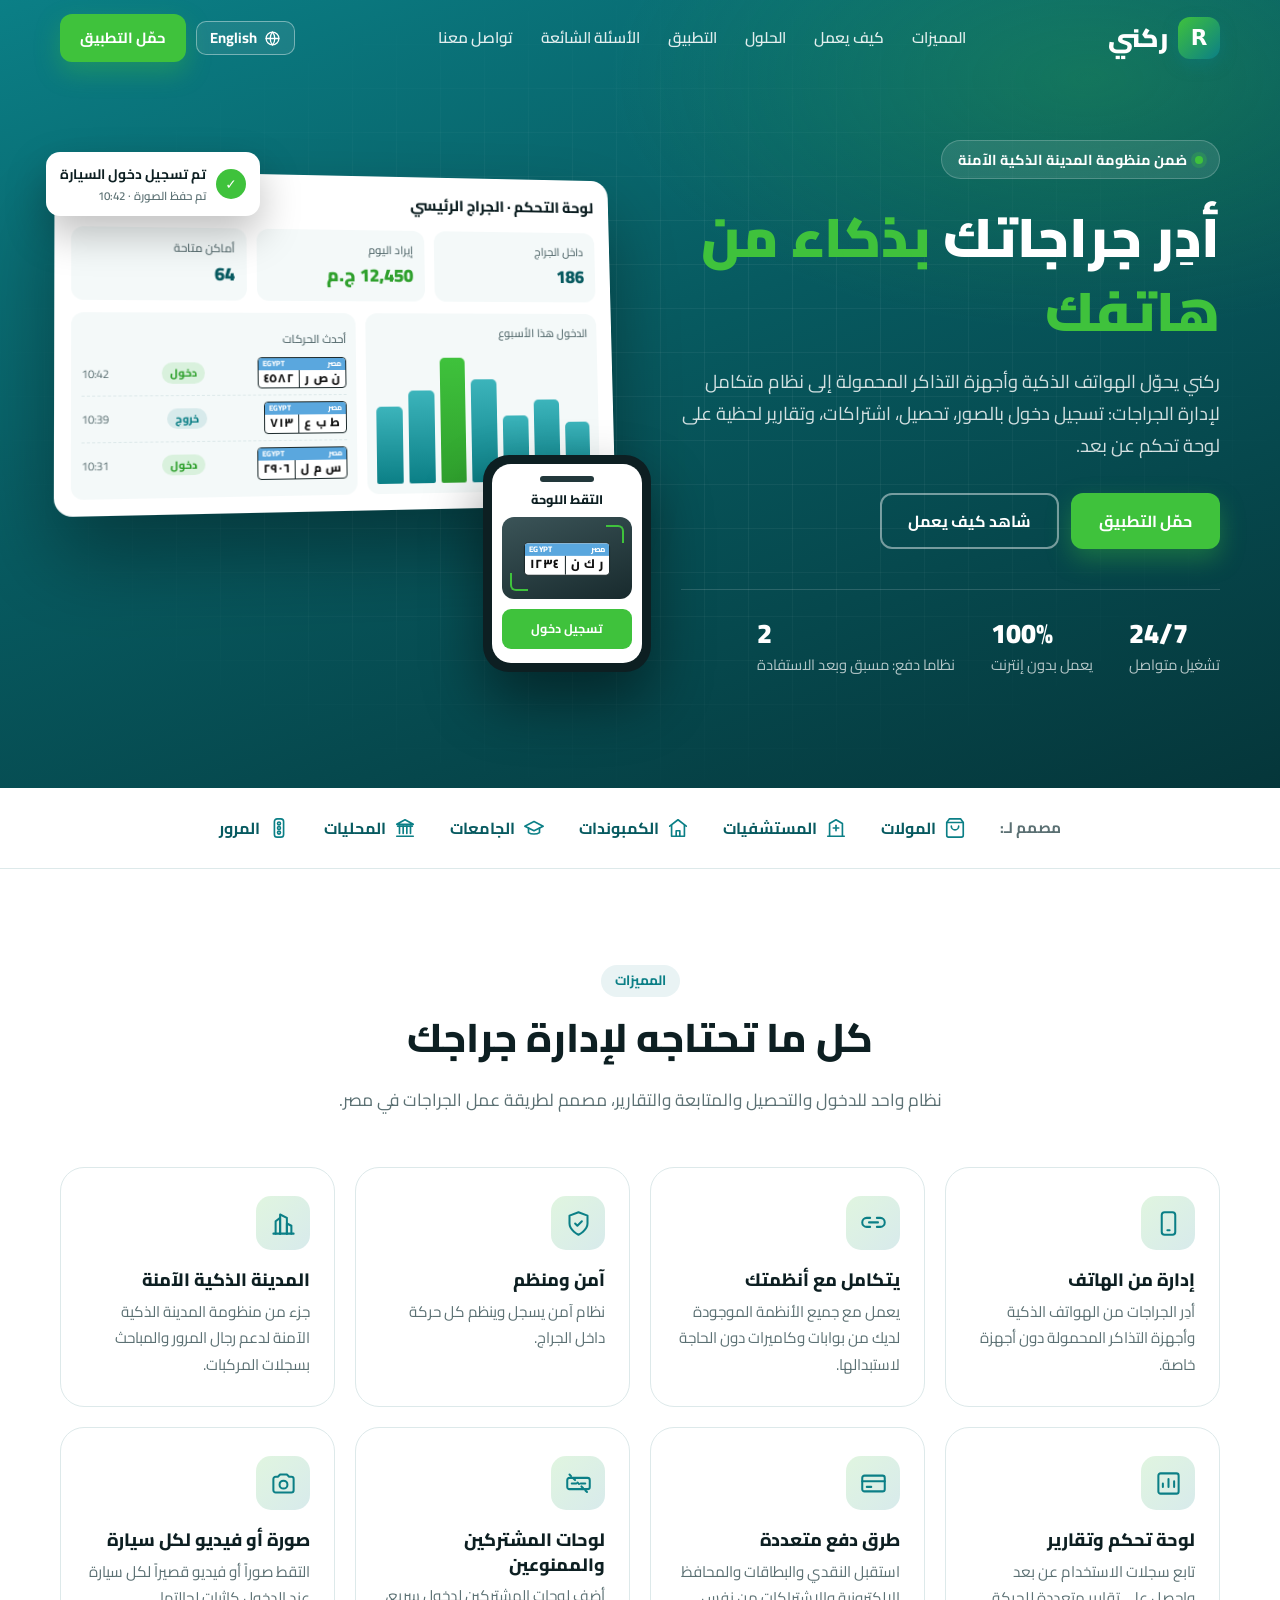
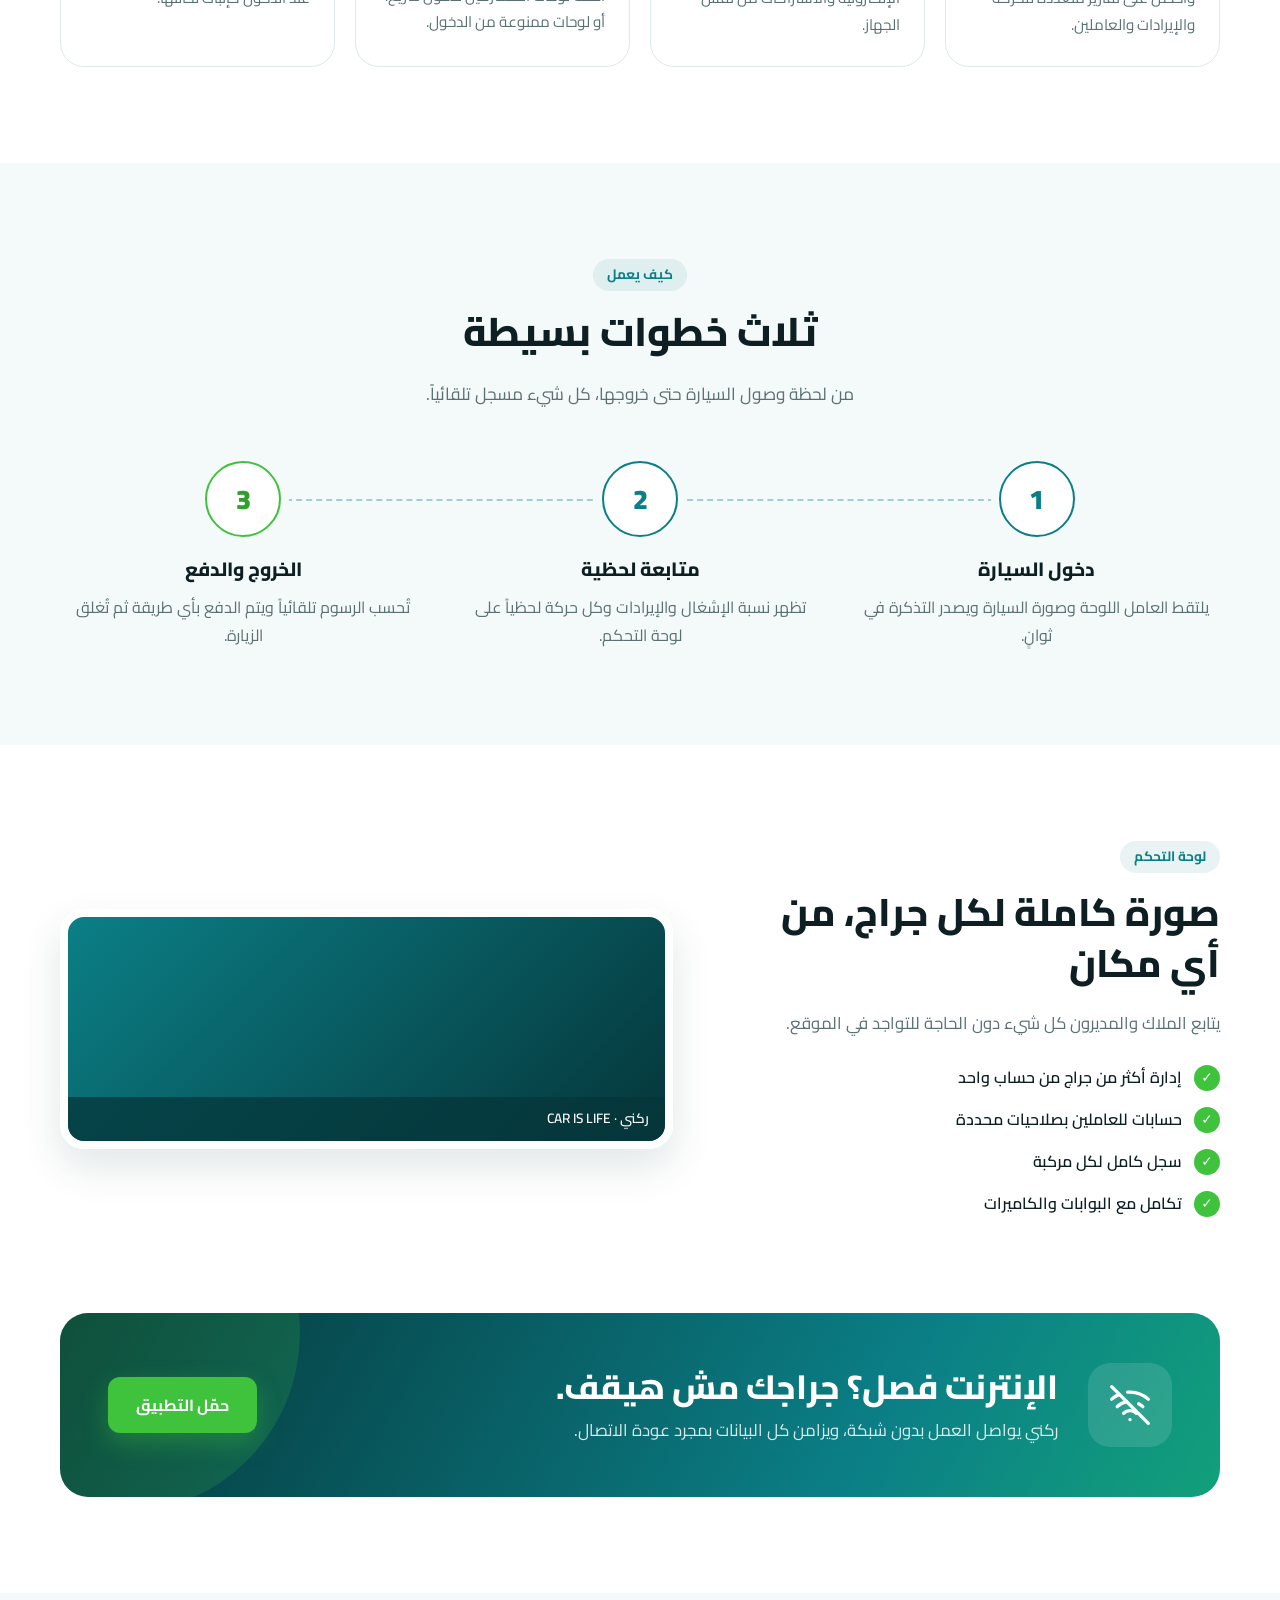
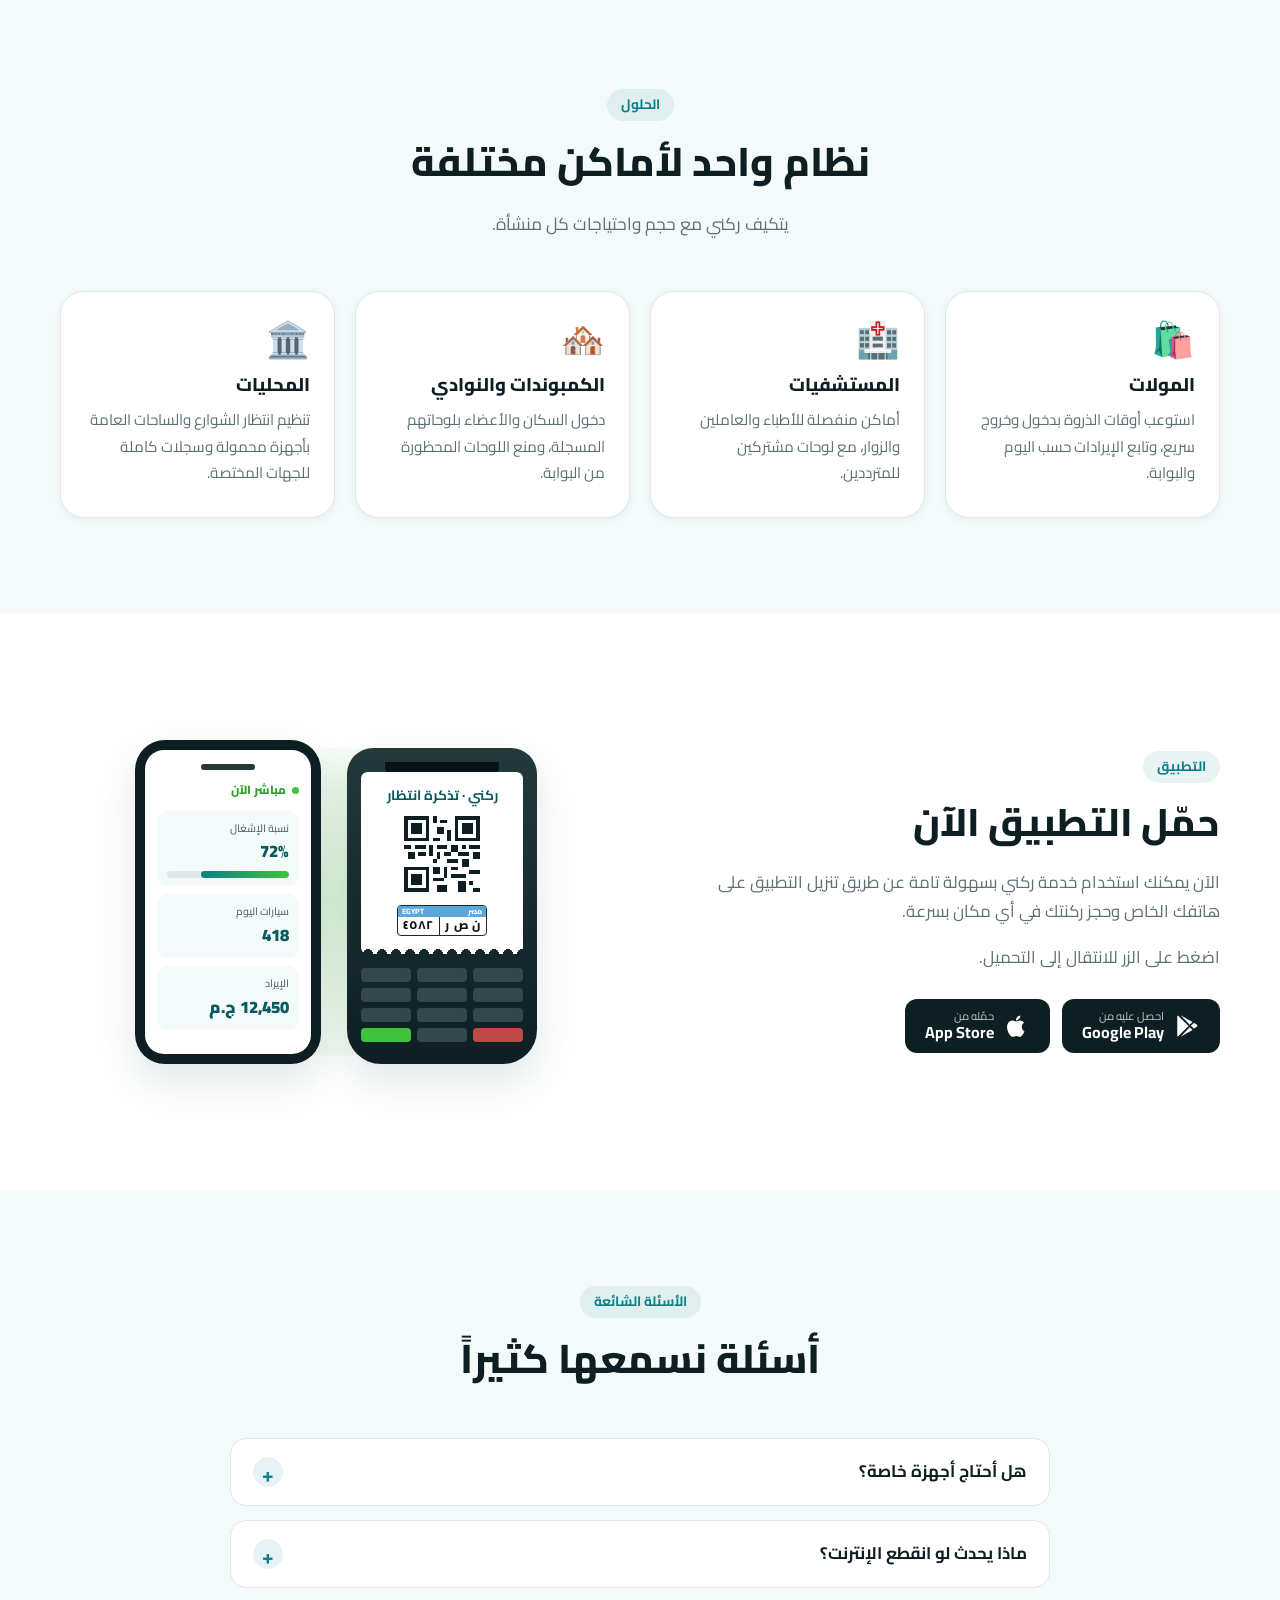
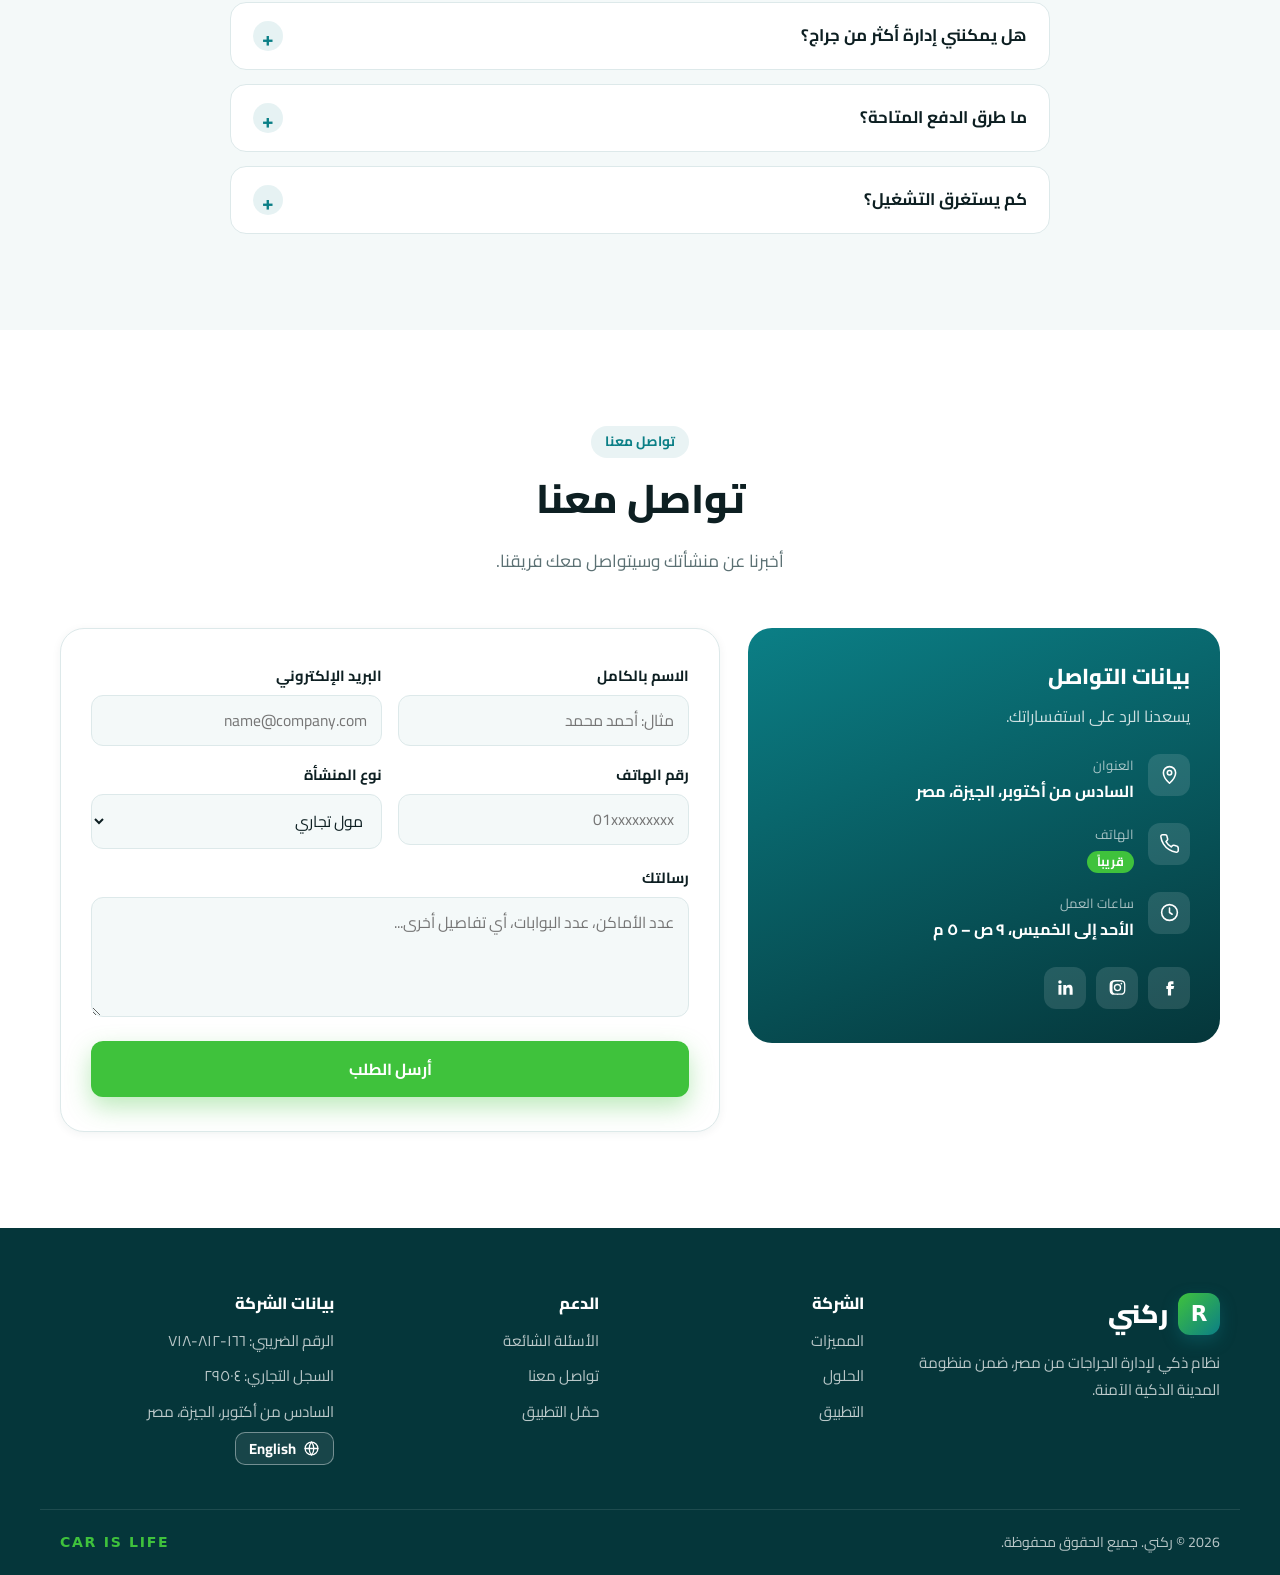
==== rakkeny/index.html @ f6c8d1ec "Rakkeny: replace demo buttons with app download, add real store links Every "Request a demo" button " ====
<!doctype html>
<html lang="ar" dir="rtl">
<head>
<meta charset="utf-8">
<meta name="viewport" content="width=device-width, initial-scale=1">
<title>ركني | نظام إدارة الجراجات الذكي</title>
<meta name="description" content="ركني نظام ذكي لإدارة الجراجات وأماكن الانتظار من الهاتف وأجهزة التذاكر، مع لوحة تحكم عن بعد ويعمل حتى عند انقطاع الإنترنت.">
<meta name="robots" content="noindex, nofollow">
<meta name="theme-color" content="#075a60">
<link rel="preconnect" href="https://fonts.googleapis.com">
<link rel="preconnect" href="https://fonts.gstatic.com" crossorigin>
<link href="https://fonts.googleapis.com/css2?family=Cairo:wght@400;500;600;700;800;900&display=swap" rel="stylesheet">
<style>
:root {
  --teal: #0b7f86;
  --teal-dark: #075a60;
  --teal-darker: #05363a;
  --green: #3fc23c;
  --green-dark: #2fa02d;
  --ink: #0d1f22;
  --muted: #5b7073;
  --line: #dde9ea;
  --soft: #f4f9f9;
  --white: #ffffff;
  --radius: 16px;
  --radius-lg: 24px;
  --shadow-sm: 0 2px 10px rgba(5, 54, 58, 0.06);
  --shadow: 0 18px 40px rgba(5, 54, 58, 0.12);
  --max: 1200px;
  --header-h: 76px;
}

*, *::before, *::after { box-sizing: border-box; }
html { scroll-behavior: smooth; scroll-padding-top: var(--header-h); -webkit-text-size-adjust: 100%; }
body {
  margin: 0;
  font-family: "Cairo", system-ui, -apple-system, "Segoe UI", Tahoma, sans-serif;
  color: var(--ink);
  background: var(--white);
  line-height: 1.75;
  overflow-x: hidden;
  -webkit-font-smoothing: antialiased;
}
img { max-width: 100%; display: block; }
a { color: inherit; text-decoration: none; }
button { font: inherit; }
h1, h2, h3, h4 { margin: 0 0 .5em; line-height: 1.35; font-weight: 800; }
p { margin: 0 0 1em; }
:focus-visible { outline: 3px solid var(--green); outline-offset: 3px; border-radius: 6px; }

.container { width: 100%; max-width: var(--max); margin-inline: auto; padding-inline: 20px; }
.section { padding-block: 96px; }
.section-soft { background: var(--soft); }
.section-head { max-width: 680px; margin-inline: auto; text-align: center; margin-bottom: 52px; }
.section-head h2 { font-size: clamp(1.7rem, 3.4vw, 2.5rem); }
.section-head p { color: var(--muted); font-size: 1.08rem; margin: 0; }
.eyebrow {
  display: inline-block; font-size: .85rem; font-weight: 700; color: var(--teal);
  background: rgba(11, 127, 134, .09); padding: 4px 14px; border-radius: 999px; margin-bottom: 14px;
}

/* ---------- Buttons ---------- */
.btn {
  display: inline-flex; align-items: center; justify-content: center; gap: 8px;
  padding: 12px 26px; border-radius: 12px; font-weight: 700; font-size: 1rem;
  border: 2px solid transparent; cursor: pointer; transition: transform .2s, background-color .2s, box-shadow .2s, color .2s, border-color .2s;
  white-space: nowrap;
}
.btn:hover { transform: translateY(-2px); }
.btn-green { background: var(--green); color: #fff; box-shadow: 0 10px 24px rgba(63, 194, 60, .35); }
.btn-green:hover { background: var(--green-dark); }
.btn-outline { border-color: rgba(255, 255, 255, .45); color: #fff; }
.btn-outline:hover { background: rgba(255, 255, 255, .1); border-color: #fff; }
.btn-sm { padding: 9px 18px; font-size: .92rem; }

/* ---------- Header ---------- */
.site-header {
  position: fixed; inset-inline: 0; top: 0; z-index: 50; height: var(--header-h);
  transition: background-color .3s, box-shadow .3s, backdrop-filter .3s;
}
.site-header.scrolled {
  background: rgba(255, 255, 255, .86);
  -webkit-backdrop-filter: blur(14px) saturate(160%);
  backdrop-filter: blur(14px) saturate(160%);
  box-shadow: 0 1px 0 var(--line), var(--shadow-sm);
}
.header-inner { height: 100%; display: flex; align-items: center; justify-content: space-between; gap: 20px; }
.logo { display: inline-flex; align-items: center; gap: 10px; color: #fff; font-weight: 900; font-size: 1.6rem; }
.logo-mark {
  width: 42px; height: 42px; border-radius: 12px; display: grid; place-items: center;
  background: linear-gradient(135deg, var(--green), var(--teal));
  color: #fff; font-family: system-ui, sans-serif; font-weight: 900; font-size: 1.35rem;
  box-shadow: 0 6px 16px rgba(11, 127, 134, .35);
}
.scrolled .logo, .scrolled .nav a:not(.btn) { color: var(--ink); }
.nav { display: flex; align-items: center; gap: 4px; }
.nav a:not(.btn) { color: rgba(255, 255, 255, .88); font-weight: 600; font-size: .96rem; padding: 8px 12px; border-radius: 8px; transition: color .2s, background-color .2s; }
.nav a:not(.btn):hover { color: var(--green); }
.header-actions { display: flex; align-items: center; gap: 10px; }
.lang-btn {
  display: inline-flex; align-items: center; gap: 7px; cursor: pointer; white-space: nowrap;
  background: rgba(255, 255, 255, .08); border: 1.5px solid rgba(255, 255, 255, .4); color: #fff;
  border-radius: 10px; padding: 7px 13px; font-weight: 700; font-size: .92rem; line-height: 1.2;
  transition: background-color .2s, border-color .2s, color .2s;
}
.lang-btn:hover { background: var(--green); border-color: var(--green); color: #fff; }
.lang-btn svg { width: 17px; height: 17px; flex: none; fill: none; stroke: currentColor; stroke-width: 1.8; stroke-linecap: round; stroke-linejoin: round; }
.scrolled .lang-btn, .site-header.menu-open .lang-btn { color: var(--teal-dark); border-color: var(--line); background: #fff; }
.scrolled .lang-btn:hover, .site-header.menu-open .lang-btn:hover { color: #fff; background: var(--green); border-color: var(--green); }
.footer .lang-btn { margin-top: 6px; }
.menu-toggle { display: none; width: 44px; height: 44px; border-radius: 10px; border: 1.5px solid rgba(255, 255, 255, .35); background: transparent; cursor: pointer; padding: 0; }
.scrolled .menu-toggle { border-color: var(--line); }
.menu-toggle span { display: block; width: 20px; height: 2px; background: #fff; margin: 4px auto; border-radius: 2px; transition: transform .25s, opacity .2s; }
.scrolled .menu-toggle span { background: var(--ink); }
.menu-toggle[aria-expanded="true"] span:nth-child(1) { transform: translateY(6px) rotate(45deg); }
.menu-toggle[aria-expanded="true"] span:nth-child(2) { opacity: 0; }
.menu-toggle[aria-expanded="true"] span:nth-child(3) { transform: translateY(-6px) rotate(-45deg); }

/* ---------- Hero ---------- */
.hero {
  position: relative; overflow: hidden; color: #fff;
  padding-top: calc(var(--header-h) + 64px); padding-bottom: 110px;
  background:
    radial-gradient(800px 420px at 85% 10%, rgba(63, 194, 60, .22), transparent 60%),
    linear-gradient(160deg, var(--teal) 0%, var(--teal-dark) 45%, var(--teal-darker) 100%);
}
.hero::before {
  content: ""; position: absolute; inset: 0; pointer-events: none;
  background-image: linear-gradient(rgba(255,255,255,.05) 1px, transparent 1px), linear-gradient(90deg, rgba(255,255,255,.05) 1px, transparent 1px);
  background-size: 44px 44px;
  -webkit-mask-image: radial-gradient(ellipse at center, #000 30%, transparent 75%);
  mask-image: radial-gradient(ellipse at center, #000 30%, transparent 75%);
}
.hero-inner { position: relative; display: grid; grid-template-columns: 1fr 1.05fr; gap: 56px; align-items: center; }
.badge {
  display: inline-flex; align-items: center; gap: 8px; font-size: .9rem; font-weight: 700;
  background: rgba(255, 255, 255, .1); border: 1px solid rgba(255, 255, 255, .2);
  padding: 6px 16px; border-radius: 999px; margin-bottom: 22px;
}
.badge .dot { width: 8px; height: 8px; border-radius: 50%; background: var(--green); box-shadow: 0 0 0 4px rgba(63, 194, 60, .25); }
.hero h1 { font-size: clamp(2rem, 4.6vw, 3.4rem); font-weight: 900; margin-bottom: 18px; }
.hero h1 .hl { color: var(--green); display: inline; }
.hero-sub { font-size: 1.15rem; color: rgba(255, 255, 255, .82); max-width: 540px; }
.hero-actions { display: flex; flex-wrap: wrap; gap: 12px; margin-top: 30px; }
.stats { display: flex; flex-wrap: wrap; gap: 14px 36px; margin-top: 40px; padding-top: 28px; border-top: 1px solid rgba(255, 255, 255, .15); }
.stat strong { display: block; font-size: 1.7rem; font-weight: 900; color: #fff; line-height: 1.2; direction: ltr; text-align: start; }
.stat span { font-size: .92rem; color: rgba(255, 255, 255, .7); }

/* Mockups */
.hero-visual { position: relative; min-height: 470px; }
.dash {
  position: relative; background: #fff; color: var(--ink); border-radius: 18px; padding: 16px;
  box-shadow: 0 40px 80px rgba(0, 0, 0, .35);
  transform: perspective(1400px) rotateY(10deg) rotateX(4deg);
  transform-origin: center;
  transition: transform .5s ease;
}
[dir="ltr"] .dash { transform: perspective(1400px) rotateY(-10deg) rotateX(4deg); }
.hero-visual:hover .dash { transform: perspective(1400px) rotateY(0) rotateX(0); }
.dash-top { display: flex; align-items: center; justify-content: space-between; margin-bottom: 12px; }
.dash-title { font-weight: 800; font-size: .95rem; }
.dash-dots { display: flex; gap: 5px; direction: ltr; }
.dash-dots i { width: 9px; height: 9px; border-radius: 50%; background: #e3ecec; }
.dash-dots i:first-child { background: #ff6b6b; } .dash-dots i:nth-child(2) { background: #ffcd4d; } .dash-dots i:nth-child(3) { background: var(--green); }
.kpis { display: grid; grid-template-columns: repeat(3, 1fr); gap: 10px; margin-bottom: 12px; }
.kpi { background: var(--soft); border-radius: 12px; padding: 10px 12px; }
.kpi small { display: block; color: var(--muted); font-size: .72rem; font-weight: 600; }
.kpi b { font-size: 1.15rem; font-weight: 900; color: var(--teal-dark); }
.kpi:nth-child(2) b { color: var(--green-dark); }
.dash-body { display: grid; grid-template-columns: 1fr 1.15fr; gap: 10px; }
.chart { background: var(--soft); border-radius: 12px; padding: 10px; display: flex; flex-direction: column; }
.chart small { font-size: .72rem; color: var(--muted); font-weight: 600; }
.bars { flex: 1; display: flex; align-items: flex-end; gap: 6px; min-height: 110px; padding-top: 8px; }
.bars i { flex: 1; border-radius: 5px 5px 2px 2px; background: linear-gradient(to top, var(--teal), #3cb4bb); }
.bars i:nth-child(5) { background: linear-gradient(to top, var(--green-dark), var(--green)); }
.entries { background: var(--soft); border-radius: 12px; padding: 10px; }
.entries small { font-size: .72rem; color: var(--muted); font-weight: 600; }
.entry { display: flex; align-items: center; justify-content: space-between; gap: 6px; padding: 6px 0; border-bottom: 1px dashed var(--line); }
.entry:last-child { border-bottom: 0; }
.entry time { font-size: .7rem; color: var(--muted); direction: ltr; }
.tag { font-size: .66rem; font-weight: 800; padding: 1px 8px; border-radius: 999px; }
.tag-in { background: rgba(63, 194, 60, .15); color: var(--green-dark); }
.tag-out { background: rgba(11, 127, 134, .12); color: var(--teal); }

/* Egyptian number plate (always Arabic, always RTL) */
.plate {
  direction: rtl; display: inline-flex; flex-direction: column; border: 1.5px solid #1d2b2d; border-radius: 4px;
  overflow: hidden; background: #fff; font-family: "Cairo", sans-serif; line-height: 1; min-width: 74px;
}
.plate-top { background: #5aa7de; color: #fff; font-size: .48rem; font-weight: 800; display: flex; justify-content: space-between; padding: 2px 4px; }
.plate-body { display: flex; font-weight: 800; font-size: .74rem; color: #111; }
.plate-body span { flex: 1; text-align: center; padding: 3px 5px; letter-spacing: .06em; white-space: nowrap; }
.plate-body span + span { border-inline-start: 1.5px solid #1d2b2d; }

.phone {
  position: absolute; bottom: -28px; inset-inline-start: -26px; width: 168px; background: #0d1f22; border-radius: 26px; padding: 9px;
  box-shadow: 0 30px 60px rgba(0, 0, 0, .45);
}
.phone-screen { background: #fff; border-radius: 19px; padding: 12px 10px 14px; color: var(--ink); text-align: center; }
.phone-notch { width: 54px; height: 6px; border-radius: 6px; background: #22383b; margin: 0 auto 10px; }
.phone h4 { font-size: .78rem; margin-bottom: 8px; }
.capture {
  position: relative; height: 82px; border-radius: 12px; background: linear-gradient(160deg, #3b5458, #182a2d);
  display: grid; place-items: center; margin-bottom: 10px;
}
.capture::before, .capture::after {
  content: ""; position: absolute; width: 18px; height: 18px; border: 2.5px solid var(--green);
}
.capture::before { top: 8px; inset-inline-start: 8px; border-bottom: 0; border-inline-end: 0; border-start-start-radius: 6px; }
.capture::after { bottom: 8px; inset-inline-end: 8px; border-top: 0; border-inline-start: 0; border-end-end-radius: 6px; }
.capture .plate { transform: scale(1.05); }
.phone .btn { width: 100%; padding: 7px; font-size: .78rem; border-radius: 9px; box-shadow: none; }

.float-card {
  position: absolute; top: -22px; inset-inline-end: -14px; background: #fff; color: var(--ink);
  border-radius: 14px; padding: 10px 14px; display: flex; align-items: center; gap: 10px;
  box-shadow: 0 18px 40px rgba(0, 0, 0, .25); font-weight: 700; font-size: .86rem;
  animation: bob 4s ease-in-out infinite;
}
.float-card .check { width: 30px; height: 30px; border-radius: 50%; background: var(--green); color: #fff; display: grid; place-items: center; font-weight: 900; }
.float-card small { display: block; font-weight: 600; color: var(--muted); font-size: .72rem; }
@keyframes bob { 50% { transform: translateY(-8px); } }

/* ---------- Sectors strip ---------- */
.sectors { background: #fff; border-bottom: 1px solid var(--line); }
.sectors-inner { display: flex; flex-wrap: wrap; align-items: center; justify-content: center; gap: 12px 34px; padding-block: 26px; }
.sectors-inner > span:first-child { color: var(--muted); font-weight: 700; font-size: .95rem; }
.sector { display: inline-flex; align-items: center; gap: 8px; font-weight: 700; color: var(--teal-dark); }
.sector svg { width: 22px; height: 22px; stroke: var(--teal); }

/* ---------- Features ---------- */
.features { display: grid; grid-template-columns: repeat(4, 1fr); gap: 20px; }
.feature {
  background: #fff; border: 1px solid var(--line); border-radius: var(--radius-lg); padding: 28px 24px;
  transition: transform .3s, box-shadow .3s, border-color .3s;
}
.feature:hover { transform: translateY(-6px); box-shadow: var(--shadow); border-color: transparent; }
.icon {
  width: 54px; height: 54px; border-radius: 15px; display: grid; place-items: center; margin-bottom: 18px;
  background: linear-gradient(135deg, rgba(63, 194, 60, .16), rgba(11, 127, 134, .16));
}
.icon svg { width: 27px; height: 27px; stroke: var(--teal); fill: none; stroke-width: 1.8; stroke-linecap: round; stroke-linejoin: round; }
.feature h3 { font-size: 1.12rem; margin-bottom: 6px; }
.feature p { color: var(--muted); font-size: .95rem; margin: 0; }

/* ---------- Steps ---------- */
.steps { position: relative; display: grid; grid-template-columns: repeat(3, 1fr); gap: 30px; list-style: none; margin: 0; padding: 0; }
.steps::before {
  content: ""; position: absolute; top: 38px; inset-inline: 16%; border-top: 2.5px dashed rgba(11, 127, 134, .35); z-index: 0;
}
.step { position: relative; z-index: 1; text-align: center; padding-inline: 10px; }
.step-num {
  width: 76px; height: 76px; border-radius: 50%; margin: 0 auto 20px; display: grid; place-items: center;
  background: #fff; border: 2.5px solid var(--teal); color: var(--teal); font-size: 1.7rem; font-weight: 900;
  box-shadow: 0 0 0 8px var(--soft);
}
.step:nth-child(3) .step-num { border-color: var(--green); color: var(--green-dark); }
.step h3 { font-size: 1.2rem; }
.step p { color: var(--muted); margin: 0; }

/* ---------- Showcase ---------- */
.showcase { display: grid; grid-template-columns: 1fr 1.25fr; gap: 56px; align-items: center; }
.showcase h2 { font-size: clamp(1.7rem, 3.2vw, 2.4rem); }
.showcase > div > p { color: var(--muted); font-size: 1.05rem; }
.checklist { list-style: none; padding: 0; margin: 24px 0 0; display: grid; gap: 14px; }
.checklist li { display: flex; gap: 12px; align-items: flex-start; font-weight: 600; }
.checklist li::before {
  content: "✓"; flex: none; width: 26px; height: 26px; border-radius: 50%; display: grid; place-items: center;
  background: var(--green); color: #fff; font-size: .85rem; font-weight: 900; margin-top: 2px;
}
.shot {
  margin: 0; border-radius: var(--radius-lg); overflow: hidden; box-shadow: var(--shadow);
  background: linear-gradient(135deg, var(--teal), var(--teal-darker)); min-height: 240px; position: relative;
  border: 8px solid #fff;
}
.shot img { width: 100%; height: auto; }
.shot figcaption { position: absolute; inset: auto 0 0 0; padding: 10px 16px; background: rgba(5, 54, 58, .75); color: #fff; font-size: .85rem; font-weight: 600; }

/* ---------- Offline banner ---------- */
.offline { padding-block: 0 96px; }
.offline-box {
  position: relative; overflow: hidden; border-radius: 28px; padding: 50px 48px; color: #fff;
  background: linear-gradient(120deg, var(--teal-darker), var(--teal) 70%, #12a07b);
  display: grid; grid-template-columns: auto 1fr auto; gap: 30px; align-items: center;
}
.offline-box::after {
  content: ""; position: absolute; width: 360px; height: 360px; border-radius: 50%; background: rgba(63, 194, 60, .18);
  inset-inline-end: -120px; top: -160px; pointer-events: none;
}
.offline-icon { width: 84px; height: 84px; border-radius: 22px; background: rgba(255, 255, 255, .12); display: grid; place-items: center; }
.offline-icon svg { width: 44px; height: 44px; stroke: #fff; fill: none; stroke-width: 1.8; stroke-linecap: round; stroke-linejoin: round; }
.offline-box h2 { font-size: clamp(1.5rem, 3vw, 2.1rem); margin-bottom: 6px; }
.offline-box p { margin: 0; color: rgba(255, 255, 255, .85); font-size: 1.05rem; }
.offline-box .btn { position: relative; z-index: 1; }

/* ---------- Solutions ---------- */
.solutions { display: grid; grid-template-columns: repeat(4, 1fr); gap: 20px; }
.solution { background: #fff; border-radius: var(--radius-lg); padding: 30px 24px; box-shadow: var(--shadow-sm); border: 1px solid var(--line); transition: transform .3s, box-shadow .3s; }
.solution:hover { transform: translateY(-6px); box-shadow: var(--shadow); }
.emoji { font-size: 2.2rem; line-height: 1; margin-bottom: 16px; display: block; }
.solution h3 { font-size: 1.15rem; }
.solution p { color: var(--muted); font-size: .95rem; margin: 0; }

/* ---------- App ---------- */
.app { display: grid; grid-template-columns: 1fr 1fr; gap: 56px; align-items: center; }
.app h2 { font-size: clamp(1.7rem, 3.2vw, 2.4rem); }
.app > div > p { color: var(--muted); font-size: 1.05rem; }
.stores { display: flex; flex-wrap: wrap; gap: 12px; margin-top: 26px; }
.store {
  display: inline-flex; align-items: center; gap: 10px; background: var(--ink); color: #fff;
  padding: 10px 20px; border-radius: 12px; transition: transform .2s, background-color .2s;
}
.store:hover { transform: translateY(-2px); background: var(--teal-darker); }
.store svg { width: 26px; height: 26px; fill: #fff; flex: none; }
.store small { display: block; font-size: .7rem; opacity: .75; line-height: 1.2; }
.store b { display: block; font-size: 1rem; line-height: 1.3; }
.devices { position: relative; display: flex; justify-content: center; align-items: flex-end; gap: 26px; padding: 30px 0; }
.devices::before { content: ""; position: absolute; inset: 10% 5%; border-radius: 50%; background: radial-gradient(circle, rgba(63, 194, 60, .2), transparent 70%); }
.pos {
  position: relative; width: 190px; background: linear-gradient(180deg, #23393c, #0d1f22); border-radius: 26px 26px 34px 34px;
  padding: 14px 14px 22px; box-shadow: var(--shadow);
}
.ticket {
  background: #fff; border-radius: 6px; padding: 12px; text-align: center; font-size: .72rem; color: var(--ink);
  -webkit-mask: radial-gradient(circle 5px at 50% 100%, transparent 98%, #000) bottom / 14px 100% repeat-x;
  mask: radial-gradient(circle 5px at 50% 100%, transparent 98%, #000) 0 0 / 14px 100% repeat-x;
  margin-top: -36px; position: relative; padding-bottom: 18px;
}
.ticket b { display: block; font-size: .85rem; color: var(--teal-dark); }
.qr { width: 76px; height: 76px; margin: 8px auto; }
.qr svg { width: 100%; height: 100%; }
.pos-printer { height: 12px; width: 70%; margin: 0 auto 34px; border-radius: 0 0 6px 6px; background: #071315; }
.pos-keys { display: grid; grid-template-columns: repeat(3, 1fr); gap: 6px; margin-top: 14px; }
.pos-keys i { height: 14px; border-radius: 4px; background: #31494c; }
.pos-keys i:nth-child(10) { background: #c04848; } .pos-keys i:nth-child(12) { background: var(--green); }
.phone2 { position: relative; width: 186px; background: #0d1f22; border-radius: 30px; padding: 10px; box-shadow: var(--shadow); }
.phone2 .phone-screen { padding: 14px 12px 16px; text-align: start; }
.live { display: flex; align-items: center; gap: 6px; font-size: .74rem; font-weight: 800; color: var(--green-dark); margin-bottom: 10px; }
.live i { width: 7px; height: 7px; border-radius: 50%; background: var(--green); animation: pulse 1.6s infinite; }
@keyframes pulse { 50% { opacity: .3; } }
.mini { background: var(--soft); border-radius: 10px; padding: 8px 10px; margin-bottom: 8px; }
.mini small { display: block; font-size: .66rem; color: var(--muted); font-weight: 600; }
.mini b { font-size: 1.05rem; font-weight: 900; color: var(--teal-dark); }
.meter { height: 7px; border-radius: 99px; background: #dde9ea; overflow: hidden; margin-top: 5px; }
.meter i { display: block; height: 100%; width: 72%; background: linear-gradient(90deg, var(--teal), var(--green)); border-radius: inherit; }

/* ---------- FAQ ---------- */
.faq { max-width: 820px; margin-inline: auto; display: grid; gap: 14px; }
.faq details { background: #fff; border: 1px solid var(--line); border-radius: var(--radius); padding: 0 22px; transition: box-shadow .25s, border-color .25s; }
.faq details[open] { box-shadow: var(--shadow-sm); border-color: rgba(11, 127, 134, .35); }
.faq summary {
  list-style: none; cursor: pointer; padding: 18px 0; font-weight: 700; font-size: 1.05rem;
  display: flex; justify-content: space-between; align-items: center; gap: 16px;
}
.faq summary::-webkit-details-marker { display: none; }
.faq summary::after {
  content: "+"; flex: none; width: 30px; height: 30px; border-radius: 50%; display: grid; place-items: center;
  background: rgba(11, 127, 134, .1); color: var(--teal); font-size: 1.3rem; font-weight: 700; transition: transform .25s;
}
.faq details[open] summary::after { transform: rotate(45deg); }
.faq details p { color: var(--muted); padding-bottom: 18px; margin: 0; }

/* ---------- Contact ---------- */
.contact { display: grid; grid-template-columns: 1fr 1.4fr; gap: 28px; align-items: start; }
.info-card {
  border-radius: var(--radius-lg); padding: 34px 30px; color: #fff;
  background: linear-gradient(160deg, var(--teal), var(--teal-darker));
}
.info-card h3 { font-size: 1.35rem; }
.info-card > p { color: rgba(255, 255, 255, .8); }
.info-list { list-style: none; padding: 0; margin: 24px 0; display: grid; gap: 18px; }
.info-list li { display: flex; gap: 14px; align-items: flex-start; }
.info-list .ic { flex: none; width: 42px; height: 42px; border-radius: 12px; background: rgba(255, 255, 255, .12); display: grid; place-items: center; }
.info-list .ic svg { width: 21px; height: 21px; stroke: #fff; fill: none; stroke-width: 1.8; stroke-linecap: round; stroke-linejoin: round; }
.info-list small { display: block; color: rgba(255, 255, 255, .65); font-size: .82rem; }
.info-list b { font-weight: 700; }
.soon { display: inline-block; background: var(--green); color: #fff; font-size: .78rem; padding: 0 10px; border-radius: 999px; }
.socials { display: flex; gap: 10px; }
.socials a { width: 42px; height: 42px; border-radius: 12px; background: rgba(255, 255, 255, .12); display: grid; place-items: center; transition: background-color .2s; }
.socials a:hover { background: var(--green); }
.socials svg { width: 19px; height: 19px; fill: #fff; }
.form { background: #fff; border: 1px solid var(--line); border-radius: var(--radius-lg); padding: 34px 30px; box-shadow: var(--shadow-sm); }
.row { display: grid; grid-template-columns: 1fr 1fr; gap: 16px; }
.field { margin-bottom: 16px; }
.field label { display: block; font-weight: 700; font-size: .92rem; margin-bottom: 6px; }
.field input, .field select, .field textarea {
  width: 100%; font: inherit; font-size: .98rem; color: var(--ink); background: var(--soft);
  border: 1.5px solid var(--line); border-radius: 12px; padding: 11px 14px; transition: border-color .2s, background-color .2s, box-shadow .2s;
}
.field textarea { resize: vertical; min-height: 120px; }
.field input:focus, .field select:focus, .field textarea:focus { outline: none; border-color: var(--teal); background: #fff; box-shadow: 0 0 0 4px rgba(11, 127, 134, .12); }
.field input[type="email"], .field input[type="tel"] { direction: ltr; text-align: start; }
[dir="rtl"] .field input[type="email"], [dir="rtl"] .field input[type="tel"] { text-align: right; }
.form .btn { width: 100%; }
.thanks { text-align: center; padding: 40px 10px; }
.thanks .check { width: 70px; height: 70px; margin: 0 auto 18px; border-radius: 50%; background: var(--green); color: #fff; display: grid; place-items: center; font-size: 2rem; font-weight: 900; }
.thanks h3 { font-size: 1.4rem; }
.thanks p { color: var(--muted); }

/* ---------- Footer ---------- */
.footer { background: var(--teal-darker); color: rgba(255, 255, 255, .72); padding-top: 64px; font-size: .95rem; }
.footer-grid { display: grid; grid-template-columns: 1.4fr 1fr 1fr 1.2fr; gap: 36px; padding-bottom: 44px; }
.footer .logo { margin-bottom: 14px; }
.footer h4 { color: #fff; font-size: 1.02rem; margin-bottom: 14px; }
.footer ul { list-style: none; margin: 0; padding: 0; display: grid; gap: 9px; }
.footer a:hover { color: var(--green); }
.footer-bottom { border-top: 1px solid rgba(255, 255, 255, .1); padding-block: 20px; display: flex; justify-content: space-between; flex-wrap: wrap; gap: 10px; font-size: .88rem; }
.footer-bottom b { color: var(--green); letter-spacing: .12em; font-family: system-ui, sans-serif; }
.num { direction: ltr; unicode-bidi: isolate; }

/* ---------- Reveal ---------- */
.js .reveal { opacity: 0; transform: translateY(26px); transition: opacity .7s ease, transform .7s ease; }
.js .reveal.in { opacity: 1; transform: none; }
@media (prefers-reduced-motion: reduce) {
  html { scroll-behavior: auto; }
  *, *::before, *::after { animation: none !important; transition: none !important; }
  .js .reveal { opacity: 1; transform: none; }
}

/* ---------- Responsive ---------- */
@media (max-width: 1100px) {
  .features, .solutions { grid-template-columns: repeat(2, 1fr); }
  .footer-grid { grid-template-columns: 1fr 1fr; }
}
@media (max-width: 1000px) {
  .menu-toggle { display: block; }
  .nav {
    position: fixed; top: var(--header-h); inset-inline: 0; flex-direction: column; align-items: stretch; gap: 0;
    background: #fff; padding: 10px 20px 22px; box-shadow: var(--shadow);
    visibility: hidden; opacity: 0; transform: translateY(-10px); transition: opacity .25s, transform .25s, visibility .25s;
  }
  .nav.open { visibility: visible; opacity: 1; transform: none; }
  .nav a:not(.btn) { color: var(--ink) !important; padding: 13px 6px; border-bottom: 1px solid var(--line); border-radius: 0; }
  .nav .btn { margin-top: 14px; }
  .header-actions > .btn { display: none; }
  .site-header.menu-open { background: #fff; }
  .site-header.menu-open .logo { color: var(--ink); }
  .site-header.menu-open .menu-toggle span { background: var(--ink); }

  .hero-inner, .showcase, .app, .contact { grid-template-columns: 1fr; }
  .hero-visual { max-width: 560px; margin-inline: auto; width: 100%; margin-top: 20px; }
  .offline-box { grid-template-columns: 1fr; text-align: center; justify-items: center; padding: 40px 28px; }
}
@media (min-width: 1001px) { .nav .btn { display: none; } }
@media (max-width: 720px) {
  .section { padding-block: 72px; }
  .steps { grid-template-columns: 1fr; gap: 36px; }
  .steps::before { top: 38px; bottom: 38px; inset-inline: auto; inset-inline-start: 50%; border-top: 0; border-inline-start: 2.5px dashed rgba(11, 127, 134, .35); }
  .footer-grid { grid-template-columns: 1fr; }
}
@media (max-width: 560px) {
  :root { --header-h: 66px; }
  .container { padding-inline: 16px; }
  .logo { font-size: 1.35rem; } .logo-mark { width: 36px; height: 36px; font-size: 1.15rem; }
  .features, .solutions { grid-template-columns: 1fr; }
  .row { grid-template-columns: 1fr; gap: 0; }
  .hero { padding-top: calc(var(--header-h) + 40px); padding-bottom: 80px; }
  .hero-actions .btn { flex: 1 1 100%; }
  .stats { gap: 14px 22px; }
  .stat strong { font-size: 1.4rem; }
  .hero-visual { min-height: 0; padding-bottom: 190px; }
  .dash, [dir="ltr"] .dash { transform: none; padding: 12px; }
  .kpis { gap: 6px; } .kpi { padding: 8px; } .kpi b { font-size: .95rem; }
  .dash-body { grid-template-columns: 1fr; }
  .bars { min-height: 70px; }
  .phone { width: 150px; inset-inline-start: 0; bottom: 0; }
  .float-card { top: -18px; inset-inline-end: 0; font-size: .78rem; }
  .devices { gap: 14px; }
  .pos { width: 150px; } .phone2 { width: 150px; }
  .form, .info-card { padding: 26px 20px; }
  .offline-box { padding: 34px 20px; }
  .lang-btn { padding: 7px 10px; font-size: .86rem; }
}
</style>
</head>
<body>

<!-- ===================== Header ===================== -->
<header class="site-header" id="header">
  <div class="container header-inner">
    <a href="#top" class="logo" aria-label="ركني" data-en-aria="Rakkeny">
      <span class="logo-mark" aria-hidden="true">R</span>
      <span data-en="Rakkeny">ركني</span>
    </a>

    <nav class="nav" id="nav" aria-label="القائمة الرئيسية" data-en-aria="Main menu">
      <a href="#features" data-en="Features">المميزات</a>
      <a href="#how" data-en="How it works">كيف يعمل</a>
      <a href="#solutions" data-en="Solutions">الحلول</a>
      <a href="#app" data-en="App">التطبيق</a>
      <a href="#faq" data-en="FAQ">الأسئلة الشائعة</a>
      <a href="#contact" data-en="Contact">تواصل معنا</a>
      <a href="#app" class="btn btn-green" data-en="Download the app">حمّل التطبيق</a>
    </nav>

    <div class="header-actions">
      <button type="button" class="lang-btn" data-lang-toggle lang="en" aria-label="View this page in English">
        <svg viewBox="0 0 24 24" aria-hidden="true"><circle cx="12" cy="12" r="9"/><path d="M3 12h18"/><path d="M12 3a14 14 0 0 1 0 18"/><path d="M12 3a14 14 0 0 0 0 18"/></svg>
        <span class="lang-label">English</span>
      </button>
      <a href="#app" class="btn btn-green btn-sm" data-en="Download the app">حمّل التطبيق</a>
      <button class="menu-toggle" id="menuToggle" type="button" aria-expanded="false" aria-controls="nav" aria-label="القائمة" data-en-aria="Menu">
        <span></span><span></span><span></span>
      </button>
    </div>
  </div>
</header>

<main id="top">
  <!-- ===================== Hero ===================== -->
  <section class="hero">
    <div class="container hero-inner">
      <div>
        <span class="badge"><span class="dot"></span><span data-en="Part of the Safe Smart City system">ضمن منظومة المدينة الذكية الآمنة</span></span>
        <h1><span data-en="Run your parking lots">أدِر جراجاتك</span> <span class="hl" data-en="smartly from your phone">بذكاء من هاتفك</span></h1>
        <p class="hero-sub" data-en="Rakkeny turns smartphones and handheld ticket devices into a complete parking system: check-ins with photos, payments, subscriptions and live reports on a remote dashboard.">
          ركني يحوّل الهواتف الذكية وأجهزة التذاكر المحمولة إلى نظام متكامل لإدارة الجراجات: تسجيل دخول بالصور، تحصيل، اشتراكات، وتقارير لحظية على لوحة تحكم عن بعد.
        </p>
        <div class="hero-actions">
          <a href="#app" class="btn btn-green" data-en="Download the app">حمّل التطبيق</a>
          <a href="#how" class="btn btn-outline" data-en="See how it works">شاهد كيف يعمل</a>
        </div>
        <div class="stats">
          <div class="stat"><strong>24/7</strong><span data-en="Always running">تشغيل متواصل</span></div>
          <div class="stat"><strong>100%</strong><span data-en="Works offline">يعمل بدون إنترنت</span></div>
          <div class="stat"><strong>2</strong><span data-en="Payment systems: prepaid and pay after use">نظاما دفع: مسبق وبعد الاستفادة</span></div>
        </div>
      </div>

      <div class="hero-visual" aria-hidden="true">
        <div class="dash">
          <div class="dash-top">
            <span class="dash-title" data-en="Control panel · Main lot">لوحة التحكم · الجراج الرئيسي</span>
            <span class="dash-dots"><i></i><i></i><i></i></span>
          </div>
          <div class="kpis">
            <div class="kpi"><small data-en="In the lot">داخل الجراج</small><b>186</b></div>
            <div class="kpi"><small data-en="Today's revenue">إيراد اليوم</small><b><span class="num">12,450</span> <span data-en="EGP">ج.م</span></b></div>
            <div class="kpi"><small data-en="Free spaces">أماكن متاحة</small><b>64</b></div>
          </div>
          <div class="dash-body">
            <div class="chart">
              <small data-en="Entries this week">الدخول هذا الأسبوع</small>
              <div class="bars"><i style="height:45%"></i><i style="height:62%"></i><i style="height:50%"></i><i style="height:78%"></i><i style="height:95%"></i><i style="height:70%"></i><i style="height:58%"></i></div>
            </div>
            <div class="entries">
              <small data-en="Recent entries">أحدث الحركات</small>
              <div class="entry"><span class="plate"><span class="plate-top"><span>مصر</span><span>EGYPT</span></span><span class="plate-body"><span>ن ص ر</span><span>٤٥٨٢</span></span></span><span class="tag tag-in" data-en="IN">دخول</span><time>10:42</time></div>
              <div class="entry"><span class="plate"><span class="plate-top"><span>مصر</span><span>EGYPT</span></span><span class="plate-body"><span>ط ب ع</span><span>٧١٣</span></span></span><span class="tag tag-out" data-en="OUT">خروج</span><time>10:39</time></div>
              <div class="entry"><span class="plate"><span class="plate-top"><span>مصر</span><span>EGYPT</span></span><span class="plate-body"><span>س م ل</span><span>٢٩٠٦</span></span></span><span class="tag tag-in" data-en="IN">دخول</span><time>10:31</time></div>
            </div>
          </div>
        </div>

        <div class="phone">
          <div class="phone-screen">
            <div class="phone-notch"></div>
            <h4 data-en="Scan the plate">التقط اللوحة</h4>
            <div class="capture"><span class="plate"><span class="plate-top"><span>مصر</span><span>EGYPT</span></span><span class="plate-body"><span>ر ك ن</span><span>١٢٣٤</span></span></span></div>
            <span class="btn btn-green" data-en="Check in">تسجيل دخول</span>
          </div>
        </div>

        <div class="float-card">
          <span class="check">✓</span>
          <span><span data-en="Vehicle checked in">تم تسجيل دخول السيارة</span><small data-en="Photo saved · 10:42">تم حفظ الصورة · 10:42</small></span>
        </div>
      </div>
    </div>
  </section>

  <!-- ===================== Sectors ===================== -->
  <div class="sectors">
    <div class="container sectors-inner">
      <span data-en="Built for:">مصمم لـ:</span>
      <span class="sector"><svg viewBox="0 0 24 24" fill="none" stroke-width="1.8" stroke-linecap="round" stroke-linejoin="round"><path d="M6 2 3 6v14a2 2 0 0 0 2 2h14a2 2 0 0 0 2-2V6l-3-4Z"/><path d="M3 6h18"/><path d="M16 10a4 4 0 0 1-8 0"/></svg><span data-en="Malls">المولات</span></span>
      <span class="sector"><svg viewBox="0 0 24 24" fill="none" stroke-width="1.8" stroke-linecap="round" stroke-linejoin="round"><path d="M3 21h18"/><path d="M5 21V7l7-4 7 4v14"/><path d="M12 9v6"/><path d="M9 12h6"/></svg><span data-en="Hospitals">المستشفيات</span></span>
      <span class="sector"><svg viewBox="0 0 24 24" fill="none" stroke-width="1.8" stroke-linecap="round" stroke-linejoin="round"><path d="m3 10 9-7 9 7"/><path d="M5 9v12h14V9"/><path d="M10 21v-6h4v6"/></svg><span data-en="Compounds">الكمبوندات</span></span>
      <span class="sector"><svg viewBox="0 0 24 24" fill="none" stroke-width="1.8" stroke-linecap="round" stroke-linejoin="round"><path d="M22 10 12 5 2 10l10 5 10-5Z"/><path d="M6 12v5c3 2 9 2 12 0v-5"/></svg><span data-en="Universities">الجامعات</span></span>
      <span class="sector"><svg viewBox="0 0 24 24" fill="none" stroke-width="1.8" stroke-linecap="round" stroke-linejoin="round"><path d="M3 21h18"/><path d="M4 10h16"/><path d="m12 3 9 5H3Z"/><path d="M6 10v8M10 10v8M14 10v8M18 10v8"/></svg><span data-en="Municipalities">المحليات</span></span>
      <span class="sector"><svg viewBox="0 0 24 24" fill="none" stroke-width="1.8" stroke-linecap="round" stroke-linejoin="round"><rect x="7" y="2" width="10" height="20" rx="3"/><circle cx="12" cy="7" r="1.6"/><circle cx="12" cy="12" r="1.6"/><circle cx="12" cy="17" r="1.6"/></svg><span data-en="Traffic">المرور</span></span>
    </div>
  </div>

  <!-- ===================== Features ===================== -->
  <section class="section" id="features">
    <div class="container">
      <div class="section-head reveal">
        <span class="eyebrow" data-en="Features">المميزات</span>
        <h2 data-en="Everything you need to run a parking lot">كل ما تحتاجه لإدارة جراجك</h2>
        <p data-en="One system for check-in, payment, tracking and reports, built for how parking lots in Egypt actually work.">نظام واحد للدخول والتحصيل والمتابعة والتقارير، مصمم لطريقة عمل الجراجات في مصر.</p>
      </div>
      <div class="features">
        <article class="feature reveal">
          <div class="icon"><svg viewBox="0 0 24 24"><rect x="6" y="2" width="12" height="20" rx="2.5"/><path d="M11 18h2"/></svg></div>
          <h3 data-en="Run it from a phone">إدارة من الهاتف</h3>
          <p data-en="Manage your parking lots from smartphones and handheld POS ticket devices. No special hardware needed.">أدِر الجراجات من الهواتف الذكية وأجهزة التذاكر المحمولة دون أجهزة خاصة.</p>
        </article>
        <article class="feature reveal">
          <div class="icon"><svg viewBox="0 0 24 24"><path d="M9 7H6a4 4 0 0 0 0 8h3"/><path d="M15 7h3a4 4 0 0 1 0 8h-3"/><path d="M8 11h8"/></svg></div>
          <h3 data-en="Works with your systems">يتكامل مع أنظمتك</h3>
          <p data-en="Works alongside your existing systems, gates and cameras instead of replacing them.">يعمل مع جميع الأنظمة الموجودة لديك من بوابات وكاميرات دون الحاجة لاستبدالها.</p>
        </article>
        <article class="feature reveal">
          <div class="icon"><svg viewBox="0 0 24 24"><path d="M12 22s8-4 8-10V5l-8-3-8 3v7c0 6 8 10 8 10Z"/><path d="m9 12 2 2 4-4"/></svg></div>
          <h3 data-en="Secure and organised">آمن ومنظم</h3>
          <p data-en="A secure system that keeps every movement in your lot recorded and organised.">نظام آمن يسجل وينظم كل حركة داخل الجراج.</p>
        </article>
        <article class="feature reveal">
          <div class="icon"><svg viewBox="0 0 24 24"><path d="M3 21h18"/><path d="M5 21V10l4-3v14"/><path d="M9 21V4l6 3v14"/><path d="M15 21v-9l4 2v7"/></svg></div>
          <h3 data-en="Safe Smart City">المدينة الذكية الآمنة</h3>
          <p data-en="Part of the Safe Smart City system, supporting traffic police and investigators with vehicle records.">جزء من منظومة المدينة الذكية الآمنة لدعم رجال المرور والمباحث بسجلات المركبات.</p>
        </article>
        <article class="feature reveal">
          <div class="icon"><svg viewBox="0 0 24 24"><rect x="3" y="3" width="18" height="18" rx="2"/><path d="M7 15v-3M12 15V8M17 15v-5"/></svg></div>
          <h3 data-en="Remote dashboard and reports">لوحة تحكم وتقارير</h3>
          <p data-en="Follow usage records remotely and get detailed reports on traffic, revenue and staff.">تابع سجلات الاستخدام عن بعد واحصل على تقارير متعددة للحركة والإيرادات والعاملين.</p>
        </article>
        <article class="feature reveal">
          <div class="icon"><svg viewBox="0 0 24 24"><rect x="2" y="5" width="20" height="14" rx="2"/><path d="M2 10h20"/><path d="M6 15h4"/></svg></div>
          <h3 data-en="Multiple payment methods">طرق دفع متعددة</h3>
          <p data-en="Accept cash, cards, e-wallets and subscriptions from the same device.">استقبل النقدي والبطاقات والمحافظ الإلكترونية والاشتراكات من نفس الجهاز.</p>
        </article>
        <article class="feature reveal">
          <div class="icon"><svg viewBox="0 0 24 24"><rect x="2" y="7" width="20" height="10" rx="2"/><path d="M6 12h4M14 12h4"/><path d="m4 4 16 16" stroke-dasharray="2 3"/></svg></div>
          <h3 data-en="Subscriber and banned plates">لوحات المشتركين والممنوعين</h3>
          <p data-en="Add subscribers' plates for quick entry, or plates that are banned from entering.">أضف لوحات المشتركين لدخول سريع، أو لوحات ممنوعة من الدخول.</p>
        </article>
        <article class="feature reveal">
          <div class="icon"><svg viewBox="0 0 24 24"><path d="M3 8a2 2 0 0 1 2-2h2l2-2h6l2 2h2a2 2 0 0 1 2 2v10a2 2 0 0 1-2 2H5a2 2 0 0 1-2-2Z"/><circle cx="12" cy="13" r="3.5"/></svg></div>
          <h3 data-en="Photo or video of every car">صورة أو فيديو لكل سيارة</h3>
          <p data-en="Capture photos or a short video of each car at check-in as proof of its condition.">التقط صوراً أو فيديو قصيراً لكل سيارة عند الدخول كإثبات لحالتها.</p>
        </article>
      </div>
    </div>
  </section>

  <!-- ===================== How it works ===================== -->
  <section class="section section-soft" id="how">
    <div class="container">
      <div class="section-head reveal">
        <span class="eyebrow" data-en="How it works">كيف يعمل</span>
        <h2 data-en="Three simple steps">ثلاث خطوات بسيطة</h2>
        <p data-en="From the moment a car arrives until it leaves, everything is recorded automatically.">من لحظة وصول السيارة حتى خروجها، كل شيء مسجل تلقائياً.</p>
      </div>
      <ol class="steps">
        <li class="step reveal">
          <div class="step-num">1</div>
          <h3 data-en="Vehicle enters">دخول السيارة</h3>
          <p data-en="The attendant captures the plate and a photo, and a ticket is issued in seconds.">يلتقط العامل اللوحة وصورة السيارة ويصدر التذكرة في ثوانٍ.</p>
        </li>
        <li class="step reveal">
          <div class="step-num">2</div>
          <h3 data-en="Live tracking">متابعة لحظية</h3>
          <p data-en="Occupancy, revenue and every movement appear live on the dashboard.">تظهر نسبة الإشغال والإيرادات وكل حركة لحظياً على لوحة التحكم.</p>
        </li>
        <li class="step reveal">
          <div class="step-num">3</div>
          <h3 data-en="Exit and payment">الخروج والدفع</h3>
          <p data-en="The fee is calculated automatically and paid by any method, then the visit is closed.">تُحسب الرسوم تلقائياً ويتم الدفع بأي طريقة ثم تُغلق الزيارة.</p>
        </li>
      </ol>
    </div>
  </section>

  <!-- ===================== Showcase ===================== -->
  <section class="section">
    <div class="container showcase">
      <div class="reveal">
        <span class="eyebrow" data-en="Dashboard">لوحة التحكم</span>
        <h2 data-en="A full picture of every lot, from anywhere">صورة كاملة لكل جراج، من أي مكان</h2>
        <p data-en="Owners and managers can follow everything without being on site.">يتابع الملاك والمديرون كل شيء دون الحاجة للتواجد في الموقع.</p>
        <ul class="checklist">
          <li data-en="Manage multiple lots from one account">إدارة أكثر من جراج من حساب واحد</li>
          <li data-en="Staff accounts with their own permissions">حسابات للعاملين بصلاحيات محددة</li>
          <li data-en="Full history of every vehicle">سجل كامل لكل مركبة</li>
          <li data-en="Integrates with gates and cameras">تكامل مع البوابات والكاميرات</li>
        </ul>
      </div>
      <figure class="shot reveal">
        <img src="https://rakenny.com/wp-content/uploads/2023/09/1-1024x576.png" alt="لقطة من نظام ركني" data-en-alt="Rakkeny system screenshot" width="1024" height="576" loading="lazy" onerror="this.remove()">
        <figcaption data-en="Rakkeny · CAR IS LIFE">ركني · CAR IS LIFE</figcaption>
      </figure>
    </div>
  </section>

  <!-- ===================== Offline banner ===================== -->
  <section class="offline">
    <div class="container">
      <div class="offline-box reveal">
        <div class="offline-icon" aria-hidden="true"><svg viewBox="0 0 24 24"><path d="m2 2 20 20"/><path d="M8.5 16.5a5 5 0 0 1 7 0"/><path d="M5 12.9a10 10 0 0 1 5.2-2.8"/><path d="M19 12.9a10 10 0 0 0-2.3-1.6"/><path d="M2 8.8a15 15 0 0 1 4.2-2.6"/><path d="M10.7 5a15 15 0 0 1 11.3 3.8"/><path d="M12 20h.01"/></svg></div>
        <div>
          <h2 data-en="Internet down? Your lot doesn't stop.">الإنترنت فصل؟ جراجك مش هيقف.</h2>
          <p data-en="Rakkeny keeps working without a network and syncs everything as soon as the connection is back.">ركني يواصل العمل بدون شبكة، ويزامن كل البيانات بمجرد عودة الاتصال.</p>
        </div>
        <a href="#app" class="btn btn-green" data-en="Download the app">حمّل التطبيق</a>
      </div>
    </div>
  </section>

  <!-- ===================== Solutions ===================== -->
  <section class="section section-soft" id="solutions">
    <div class="container">
      <div class="section-head reveal">
        <span class="eyebrow" data-en="Solutions">الحلول</span>
        <h2 data-en="One system, many places">نظام واحد لأماكن مختلفة</h2>
        <p data-en="Rakkeny adapts to the size and needs of every facility.">يتكيف ركني مع حجم واحتياجات كل منشأة.</p>
      </div>
      <div class="solutions">
        <article class="solution reveal">
          <span class="emoji" aria-hidden="true">🛍️</span>
          <h3 data-en="Malls">المولات</h3>
          <p data-en="Handle peak hours with fast entry and exit, and see revenue by day and by gate.">استوعب أوقات الذروة بدخول وخروج سريع، وتابع الإيرادات حسب اليوم والبوابة.</p>
        </article>
        <article class="solution reveal">
          <span class="emoji" aria-hidden="true">🏥</span>
          <h3 data-en="Hospitals">المستشفيات</h3>
          <p data-en="Separate spaces for doctors, staff and visitors, with subscriber plates for regulars.">أماكن منفصلة للأطباء والعاملين والزوار، مع لوحات مشتركين للمترددين.</p>
        </article>
        <article class="solution reveal">
          <span class="emoji" aria-hidden="true">🏘️</span>
          <h3 data-en="Compounds and clubs">الكمبوندات والنوادي</h3>
          <p data-en="Residents and members enter with their registered plates; banned plates are stopped at the gate.">دخول السكان والأعضاء بلوحاتهم المسجلة، ومنع اللوحات المحظورة من البوابة.</p>
        </article>
        <article class="solution reveal">
          <span class="emoji" aria-hidden="true">🏛️</span>
          <h3 data-en="Municipalities">المحليات</h3>
          <p data-en="Organise street and public parking with handheld devices and full records for the authorities.">تنظيم انتظار الشوارع والساحات العامة بأجهزة محمولة وسجلات كاملة للجهات المختصة.</p>
        </article>
      </div>
    </div>
  </section>

  <!-- ===================== App ===================== -->
  <section class="section" id="app">
    <div class="container app">
      <div class="reveal">
        <span class="eyebrow" data-en="The app">التطبيق</span>
        <h2 data-en="Download the app now">حمّل التطبيق الآن</h2>
        <p data-en="Now you can use Rakkeny easily: download the app on your own phone and book your parking spot anywhere, quickly.">الآن يمكنك استخدام خدمة ركني بسهولة تامة عن طريق تنزيل التطبيق على هاتفك الخاص وحجز ركنتك في أي مكان بسرعة.</p>
        <p data-en="Tap a button to go to the download page.">اضغط على الزر للانتقال إلى التحميل.</p>
        <div class="stores">
          <a href="https://play.google.com/store/apps/details?id=com.kion.rakenny" class="store" target="_blank" rel="noopener" aria-label="Google Play">
            <svg viewBox="0 0 24 24"><path d="M3.6 2.2 13.4 12l-9.8 9.8c-.4-.2-.6-.6-.6-1.1V3.3c0-.5.2-.9.6-1.1Zm10.9 10.9 2.6 2.6-11 6.3 8.4-8.9Zm3.9-3.9 2.6 1.5c.8.5.8 1.6 0 2.1l-2.6 1.5-2.9-2.6 2.9-2.5ZM6.1 2l11 6.3-2.6 2.6L6.1 2Z"/></svg>
            <span><small data-en="Get it on">احصل عليه من</small><b>Google Play</b></span>
          </a>
          <a href="https://apps.apple.com/eg/app/rakenny/id6468573788" class="store" target="_blank" rel="noopener" aria-label="App Store">
            <svg viewBox="0 0 24 24"><path d="M16.4 12.6c0-2.4 2-3.6 2.1-3.7-1.2-1.7-3-1.9-3.6-2-1.5-.2-3 .9-3.8.9-.8 0-2-.9-3.3-.9-1.7 0-3.3 1-4.1 2.5-1.8 3.1-.5 7.6 1.3 10.1.8 1.2 1.8 2.6 3.1 2.5 1.2 0 1.7-.8 3.2-.8s1.9.8 3.2.8c1.3 0 2.2-1.2 3-2.4.9-1.4 1.3-2.7 1.3-2.8-.1 0-2.5-1-2.4-4.2ZM14 5.4c.7-.8 1.1-1.9 1-3-1 0-2.2.7-2.9 1.5-.6.7-1.2 1.8-1 2.9 1.1.1 2.2-.6 2.9-1.4Z"/></svg>
            <span><small data-en="Download on the">حمّله من</small><b>App Store</b></span>
          </a>
        </div>
      </div>
      <div class="devices reveal" aria-hidden="true">
        <div class="pos">
          <div class="pos-printer"></div>
          <div class="ticket">
            <b data-en="Rakkeny · Parking ticket">ركني · تذكرة انتظار</b>
            <div class="qr"><svg viewBox="0 0 21 21" shape-rendering="crispEdges"><path fill="#0d1f22" d="M0 0h7v7H0zM14 0h7v7h-7zM0 14h7v7H0z"/><path fill="#fff" d="M1 1h5v5H1zM15 1h5v5h-5zM1 15h5v5H1z"/><path fill="#0d1f22" d="M2 2h3v3H2zM16 2h3v3h-3zM2 16h3v3H2zM8 0h1v2H8zM10 1h2v1h-2zM9 3h2v2H9zM12 4h1v3h-1zM8 6h2v1H8zM0 8h2v1H0zM3 8h3v1H3zM7 8h1v3H7zM9 8h3v1H9zM13 8h2v2h-2zM16 8h1v1h-1zM18 8h3v1h-3zM1 10h2v2H1zM4 10h2v1H4zM9 10h1v2H9zM11 10h2v1h-2zM15 10h3v1h-3zM19 10h2v2h-2zM8 12h1v1H8zM12 12h3v1h-3zM16 12h2v2h-2zM8 14h2v2H8zM11 14h1v3h-1zM13 14h2v1h-2zM18 15h3v1h-3zM8 17h3v1H8zM13 16h4v1h-4zM15 18h2v3h-2zM9 19h3v2H9zM18 18h1v1h-1zM19 20h2v1h-2z"/></svg></div>
            <span class="plate"><span class="plate-top"><span>مصر</span><span>EGYPT</span></span><span class="plate-body"><span>ن ص ر</span><span>٤٥٨٢</span></span></span>
          </div>
          <div class="pos-keys"><i></i><i></i><i></i><i></i><i></i><i></i><i></i><i></i><i></i><i></i><i></i><i></i></div>
        </div>
        <div class="phone2">
          <div class="phone-screen">
            <div class="phone-notch"></div>
            <div class="live"><i></i><span data-en="Live now">مباشر الآن</span></div>
            <div class="mini"><small data-en="Occupancy">نسبة الإشغال</small><b>72%</b><div class="meter"><i></i></div></div>
            <div class="mini"><small data-en="Cars today">سيارات اليوم</small><b>418</b></div>
            <div class="mini"><small data-en="Revenue">الإيراد</small><b><span class="num">12,450</span> <span data-en="EGP">ج.م</span></b></div>
          </div>
        </div>
      </div>
    </div>
  </section>

  <!-- ===================== FAQ ===================== -->
  <section class="section section-soft" id="faq">
    <div class="container">
      <div class="section-head reveal">
        <span class="eyebrow" data-en="FAQ">الأسئلة الشائعة</span>
        <h2 data-en="Questions we often hear">أسئلة نسمعها كثيراً</h2>
      </div>
      <div class="faq reveal">
        <details>
          <summary data-en="Do I need special hardware?">هل أحتاج أجهزة خاصة؟</summary>
          <p data-en="No. Rakkeny runs on ordinary Android smartphones and on handheld POS ticket devices. We can help you choose devices if you need them.">لا. يعمل ركني على الهواتف الذكية العادية وأجهزة التذاكر المحمولة (POS)، ويمكننا مساعدتك في اختيار الأجهزة إذا احتجت.</p>
        </details>
        <details>
          <summary data-en="What happens if the internet goes down?">ماذا يحدث لو انقطع الإنترنت؟</summary>
          <p data-en="Work carries on as normal. Check-ins, tickets and payments are saved on the device and synced to the dashboard automatically when the connection returns.">يستمر العمل بشكل طبيعي. تُحفظ عمليات الدخول والتذاكر والتحصيل على الجهاز وتُزامن تلقائياً مع لوحة التحكم عند عودة الاتصال.</p>
        </details>
        <details>
          <summary data-en="Can I manage more than one lot?">هل يمكنني إدارة أكثر من جراج؟</summary>
          <p data-en="Yes. You can add several lots to one account and follow each one, or all of them together, from the same dashboard.">نعم. يمكنك إضافة عدة جراجات لحساب واحد ومتابعة كل منها على حدة أو جميعها معاً من نفس لوحة التحكم.</p>
        </details>
        <details>
          <summary data-en="Which payment methods are supported?">ما طرق الدفع المتاحة؟</summary>
          <p data-en="Cash, bank cards, e-wallets, monthly subscriptions and prepaid credit. We set up the methods that suit your facility.">النقدي، البطاقات البنكية، المحافظ الإلكترونية، الاشتراكات الشهرية، والرصيد المسبق. نفعّل الطرق المناسبة لمنشأتك.</p>
        </details>
        <details>
          <summary data-en="How long does setup take?">كم يستغرق التشغيل؟</summary>
          <p data-en="Most lots are up and running within a few days, including staff training.">يبدأ تشغيل معظم الجراجات خلال أيام قليلة، شاملة تدريب العاملين.</p>
        </details>
      </div>
    </div>
  </section>

  <!-- ===================== Contact ===================== -->
  <section class="section" id="contact">
    <div class="container">
      <div class="section-head reveal">
        <span class="eyebrow" data-en="Contact us">تواصل معنا</span>
        <h2 data-en="Get in touch">تواصل معنا</h2>
        <p data-en="Tell us about your facility and our team will get back to you.">أخبرنا عن منشأتك وسيتواصل معك فريقنا.</p>
      </div>
      <div class="contact">
        <aside class="info-card reveal">
          <h3 data-en="Contact details">بيانات التواصل</h3>
          <p data-en="We're happy to answer your questions.">يسعدنا الرد على استفساراتك.</p>
          <ul class="info-list">
            <li>
              <span class="ic"><svg viewBox="0 0 24 24"><path d="M12 22s7-6.2 7-12a7 7 0 0 0-14 0c0 5.8 7 12 7 12Z"/><circle cx="12" cy="10" r="2.5"/></svg></span>
              <span><small data-en="Address">العنوان</small><b data-en="6th of October, Giza, Egypt">السادس من أكتوبر، الجيزة، مصر</b></span>
            </li>
            <li>
              <span class="ic"><svg viewBox="0 0 24 24"><path d="M22 16.9v3a2 2 0 0 1-2.2 2 19.8 19.8 0 0 1-8.6-3.1 19.5 19.5 0 0 1-6-6A19.8 19.8 0 0 1 2.1 4.2 2 2 0 0 1 4.1 2h3a2 2 0 0 1 2 1.7c.1.9.4 1.8.7 2.7a2 2 0 0 1-.5 2.1L8 9.8a16 16 0 0 0 6 6l1.3-1.3a2 2 0 0 1 2.1-.4c.9.3 1.8.6 2.7.7a2 2 0 0 1 1.7 2Z"/></svg></span>
              <span><small data-en="Phone">الهاتف</small><b class="soon" data-en="Coming soon">قريباً</b></span>
            </li>
            <li>
              <span class="ic"><svg viewBox="0 0 24 24"><circle cx="12" cy="12" r="9"/><path d="M12 7v5l3 2"/></svg></span>
              <span><small data-en="Working hours">ساعات العمل</small><b data-en="Sunday to Thursday, 9 am to 5 pm">الأحد إلى الخميس، ٩ ص – ٥ م</b></span>
            </li>
          </ul>
          <div class="socials">
            <a href="#" aria-label="Facebook"><svg viewBox="0 0 24 24"><path d="M14 8h3V4h-3a4 4 0 0 0-4 4v2H8v4h2v8h4v-8h3l1-4h-4V8.5c0-.3.2-.5.5-.5Z"/></svg></a>
            <a href="#" aria-label="Instagram"><svg viewBox="0 0 24 24"><path d="M12 7.3a4.7 4.7 0 1 0 0 9.4 4.7 4.7 0 0 0 0-9.4Zm0 7.7a3 3 0 1 1 0-6 3 3 0 0 1 0 6Zm6-7.9a1.1 1.1 0 1 1-2.2 0 1.1 1.1 0 0 1 2.2 0ZM21.9 8.1c-.1-1.5-.4-2.8-1.5-3.9s-2.4-1.4-3.9-1.5C15 2.6 9 2.6 7.5 2.7 6 2.8 4.7 3.1 3.6 4.2S2.2 6.6 2.1 8.1C2 9.6 2 14.4 2.1 15.9c.1 1.5.4 2.8 1.5 3.9s2.4 1.4 3.9 1.5c1.5.1 7.5.1 9 0 1.5-.1 2.8-.4 3.9-1.5s1.4-2.4 1.5-3.9c.1-1.5.1-6.3 0-7.8Zm-2 9.5a3 3 0 0 1-1.7 1.7c-1.2.5-4 .4-5.2.4s-4 .1-5.2-.4a3 3 0 0 1-1.7-1.7C5.6 16.4 5.7 13.6 5.7 12s-.1-4.4.4-5.6a3 3 0 0 1 1.7-1.7C9 4.2 11.8 4.3 13 4.3s4-.1 5.2.4a3 3 0 0 1 1.7 1.7c.5 1.2.4 4 .4 5.6s.1 4.4-.4 5.6Z"/></svg></a>
            <a href="#" aria-label="LinkedIn"><svg viewBox="0 0 24 24"><path d="M6.9 21H3.1V8.9h3.8V21ZM5 7.2a2.2 2.2 0 1 1 0-4.4 2.2 2.2 0 0 1 0 4.4ZM21 21h-3.8v-5.9c0-1.4 0-3.2-2-3.2s-2.2 1.5-2.2 3.1v6H9.2V8.9h3.6v1.7h.1c.5-1 1.7-2 3.6-2 3.8 0 4.5 2.5 4.5 5.8V21Z"/></svg></a>
          </div>
        </aside>

        <div class="form reveal">
          <form id="contactForm" novalidate>
            <div class="row">
              <div class="field">
                <label for="f-name" data-en="Full name">الاسم بالكامل</label>
                <input id="f-name" name="name" autocomplete="name" required placeholder="مثال: أحمد محمد" data-en-ph="e.g. Ahmed Mohamed">
              </div>
              <div class="field">
                <label for="f-email" data-en="Email">البريد الإلكتروني</label>
                <input id="f-email" name="email" type="email" autocomplete="email" required placeholder="name@company.com" data-en-ph="name@company.com">
              </div>
            </div>
            <div class="row">
              <div class="field">
                <label for="f-phone" data-en="Phone">رقم الهاتف</label>
                <input id="f-phone" name="phone" type="tel" autocomplete="tel" placeholder="01xxxxxxxxx" data-en-ph="01xxxxxxxxx">
              </div>
              <div class="field">
                <label for="f-type" data-en="Facility type">نوع المنشأة</label>
                <select id="f-type" name="type">
                  <option data-en="Mall">مول تجاري</option>
                  <option data-en="Hospital">مستشفى</option>
                  <option data-en="Compound or club">كمبوند أو نادي</option>
                  <option data-en="University">جامعة</option>
                  <option data-en="Municipality">جهة حكومية / محلية</option>
                  <option data-en="Other">أخرى</option>
                </select>
              </div>
            </div>
            <div class="field">
              <label for="f-msg" data-en="Message">رسالتك</label>
              <textarea id="f-msg" name="message" placeholder="عدد الأماكن، عدد البوابات، أي تفاصيل أخرى..." data-en-ph="Number of spaces, number of gates, any other details..."></textarea>
            </div>
            <button type="submit" class="btn btn-green" data-en="Send request">أرسل الطلب</button>
            <p id="formError" role="alert" style="color:#c04848;margin:12px 0 0;font-weight:600" hidden data-en="Please enter your name and a valid email.">من فضلك أدخل الاسم وبريداً إلكترونياً صحيحاً.</p>
          </form>
          <div class="thanks" id="thanks" hidden>
            <div class="check">✓</div>
            <h3 data-en="Thank you!">شكراً لك!</h3>
            <p data-en="We've received your request and our team will contact you soon.">استلمنا طلبك وسيتواصل معك فريقنا قريباً.</p>
          </div>
        </div>
      </div>
    </div>
  </section>
</main>

<!-- ===================== Footer ===================== -->
<footer class="footer">
  <div class="container footer-grid">
    <div>
      <a href="#top" class="logo"><span class="logo-mark" aria-hidden="true">R</span><span data-en="Rakkeny">ركني</span></a>
      <p data-en="A smart parking management system from Egypt, part of the Safe Smart City system.">نظام ذكي لإدارة الجراجات من مصر، ضمن منظومة المدينة الذكية الآمنة.</p>
    </div>
    <div>
      <h4 data-en="Company">الشركة</h4>
      <ul>
        <li><a href="#features" data-en="Features">المميزات</a></li>
        <li><a href="#solutions" data-en="Solutions">الحلول</a></li>
        <li><a href="#app" data-en="App">التطبيق</a></li>
      </ul>
    </div>
    <div>
      <h4 data-en="Support">الدعم</h4>
      <ul>
        <li><a href="#faq" data-en="FAQ">الأسئلة الشائعة</a></li>
        <li><a href="#contact" data-en="Contact us">تواصل معنا</a></li>
        <li><a href="#app" data-en="Download the app">حمّل التطبيق</a></li>
      </ul>
    </div>
    <div>
      <h4 data-en="Company details">بيانات الشركة</h4>
      <ul>
        <li><span data-en="Tax ID:">الرقم الضريبي:</span> ١٦٦-٨١٢-٧١٨</li>
        <li><span data-en="Commercial register:">السجل التجاري:</span> ٢٩٥٠٤</li>
        <li data-en="6th of October, Giza, Egypt">السادس من أكتوبر، الجيزة، مصر</li>
      </ul>
      <button type="button" class="lang-btn" data-lang-toggle lang="en" aria-label="View this page in English">
        <svg viewBox="0 0 24 24" aria-hidden="true"><circle cx="12" cy="12" r="9"/><path d="M3 12h18"/><path d="M12 3a14 14 0 0 1 0 18"/><path d="M12 3a14 14 0 0 0 0 18"/></svg>
        <span class="lang-label">English</span>
      </button>
    </div>
  </div>
  <div class="container footer-bottom">
    <span><span class="num">© 2026</span> <span data-en="Rakkeny. All rights reserved.">ركني. جميع الحقوق محفوظة.</span></span>
    <b>CAR IS LIFE</b>
  </div>
</footer>

<script>
(function () {
  var root = document.documentElement;
  root.classList.add('js');

  // ---------- Language switch ----------
  var META = {
    ar: { title: document.title, desc: document.querySelector('meta[name="description"]').content },
    en: {
      title: 'Rakkeny | Smart parking management system',
      desc: 'Rakkeny is a smart system for running parking lots from smartphones and handheld ticket devices, with a remote dashboard. It keeps working when the internet drops.'
    }
  };
  var textEls = document.querySelectorAll('[data-en]');
  var phEls = document.querySelectorAll('[data-en-ph]');
  var altEls = document.querySelectorAll('[data-en-alt]');
  var ariaEls = document.querySelectorAll('[data-en-aria]');

  // Save the Arabic originals once
  textEls.forEach(function (el) { el.dataset.ar = el.textContent.trim(); });
  phEls.forEach(function (el) { el.dataset.arPh = el.getAttribute('placeholder') || ''; });
  altEls.forEach(function (el) { el.dataset.arAlt = el.getAttribute('alt') || ''; });
  ariaEls.forEach(function (el) { el.dataset.arAria = el.getAttribute('aria-label') || ''; });

  function setLang(lang) {
    var en = lang === 'en';
    textEls.forEach(function (el) { el.textContent = en ? el.dataset.en : el.dataset.ar; });
    phEls.forEach(function (el) { el.setAttribute('placeholder', en ? el.dataset.enPh : el.dataset.arPh); });
    altEls.forEach(function (el) { el.setAttribute('alt', en ? el.dataset.enAlt : el.dataset.arAlt); });
    ariaEls.forEach(function (el) { el.setAttribute('aria-label', en ? el.dataset.enAria : el.dataset.arAria); });
    root.lang = en ? 'en' : 'ar';
    root.dir = en ? 'ltr' : 'rtl';
    document.title = META[lang].title;
    document.querySelector('meta[name="description"]').content = META[lang].desc;
    // Each toggle names the other language, in that language
    document.querySelectorAll('[data-lang-toggle]').forEach(function (b) {
      b.setAttribute('lang', en ? 'ar' : 'en');
      b.setAttribute('aria-label', en ? 'اعرض الصفحة بالعربية' : 'View this page in English');
      b.querySelector('.lang-label').textContent = en ? 'العربية' : 'English';
    });
    try { localStorage.setItem('rakkeny-lang', lang); } catch (e) {}
    // Keep the address in step so a copied link opens in the same language
    try {
      var url = new URL(location.href);
      if (en) url.searchParams.set('lang', 'en'); else url.searchParams.delete('lang');
      history.replaceState(null, '', url);
    } catch (e) {}
  }

  var initial = 'ar';
  var fromUrl = new URLSearchParams(location.search).get('lang');
  if (fromUrl === 'en' || fromUrl === 'ar') {
    initial = fromUrl;
  } else {
    try { initial = localStorage.getItem('rakkeny-lang') || 'ar'; } catch (e) {}
  }
  if (initial === 'en') setLang('en');

  document.querySelectorAll('[data-lang-toggle]').forEach(function (b) {
    b.addEventListener('click', function () { setLang(root.lang === 'en' ? 'ar' : 'en'); });
  });

  // ---------- Header on scroll ----------
  var header = document.getElementById('header');
  function onScroll() { header.classList.toggle('scrolled', window.scrollY > 20); }
  onScroll();
  window.addEventListener('scroll', onScroll, { passive: true });

  // ---------- Mobile menu ----------
  var toggle = document.getElementById('menuToggle');
  var nav = document.getElementById('nav');
  function setMenu(open) {
    nav.classList.toggle('open', open);
    header.classList.toggle('menu-open', open);
    toggle.setAttribute('aria-expanded', String(open));
  }
  toggle.addEventListener('click', function () { setMenu(!nav.classList.contains('open')); });
  nav.addEventListener('click', function (e) { if (e.target.closest('a')) setMenu(false); });
  document.addEventListener('keydown', function (e) { if (e.key === 'Escape') setMenu(false); });

  // ---------- Reveal on scroll ----------
  var reveals = document.querySelectorAll('.reveal');
  if ('IntersectionObserver' in window) {
    var io = new IntersectionObserver(function (entries) {
      entries.forEach(function (entry) {
        if (entry.isIntersecting) { entry.target.classList.add('in'); io.unobserve(entry.target); }
      });
    }, { threshold: 0.12, rootMargin: '0px 0px -40px 0px' });
    reveals.forEach(function (el) { io.observe(el); });
  } else {
    reveals.forEach(function (el) { el.classList.add('in'); });
  }

  // ---------- Contact form (no backend: shows a thank-you message) ----------
  var form = document.getElementById('contactForm');
  form.addEventListener('submit', function (e) {
    e.preventDefault();
    var name = form.elements.name.value.trim();
    var email = form.elements.email.value.trim();
    var ok = name !== '' && /^[^\s@]+@[^\s@]+\.[^\s@]+$/.test(email);
    document.getElementById('formError').hidden = ok;
    if (!ok) return;
    form.hidden = true;
    document.getElementById('thanks').hidden = false;
  });
})();
</script>
</body>
</html>
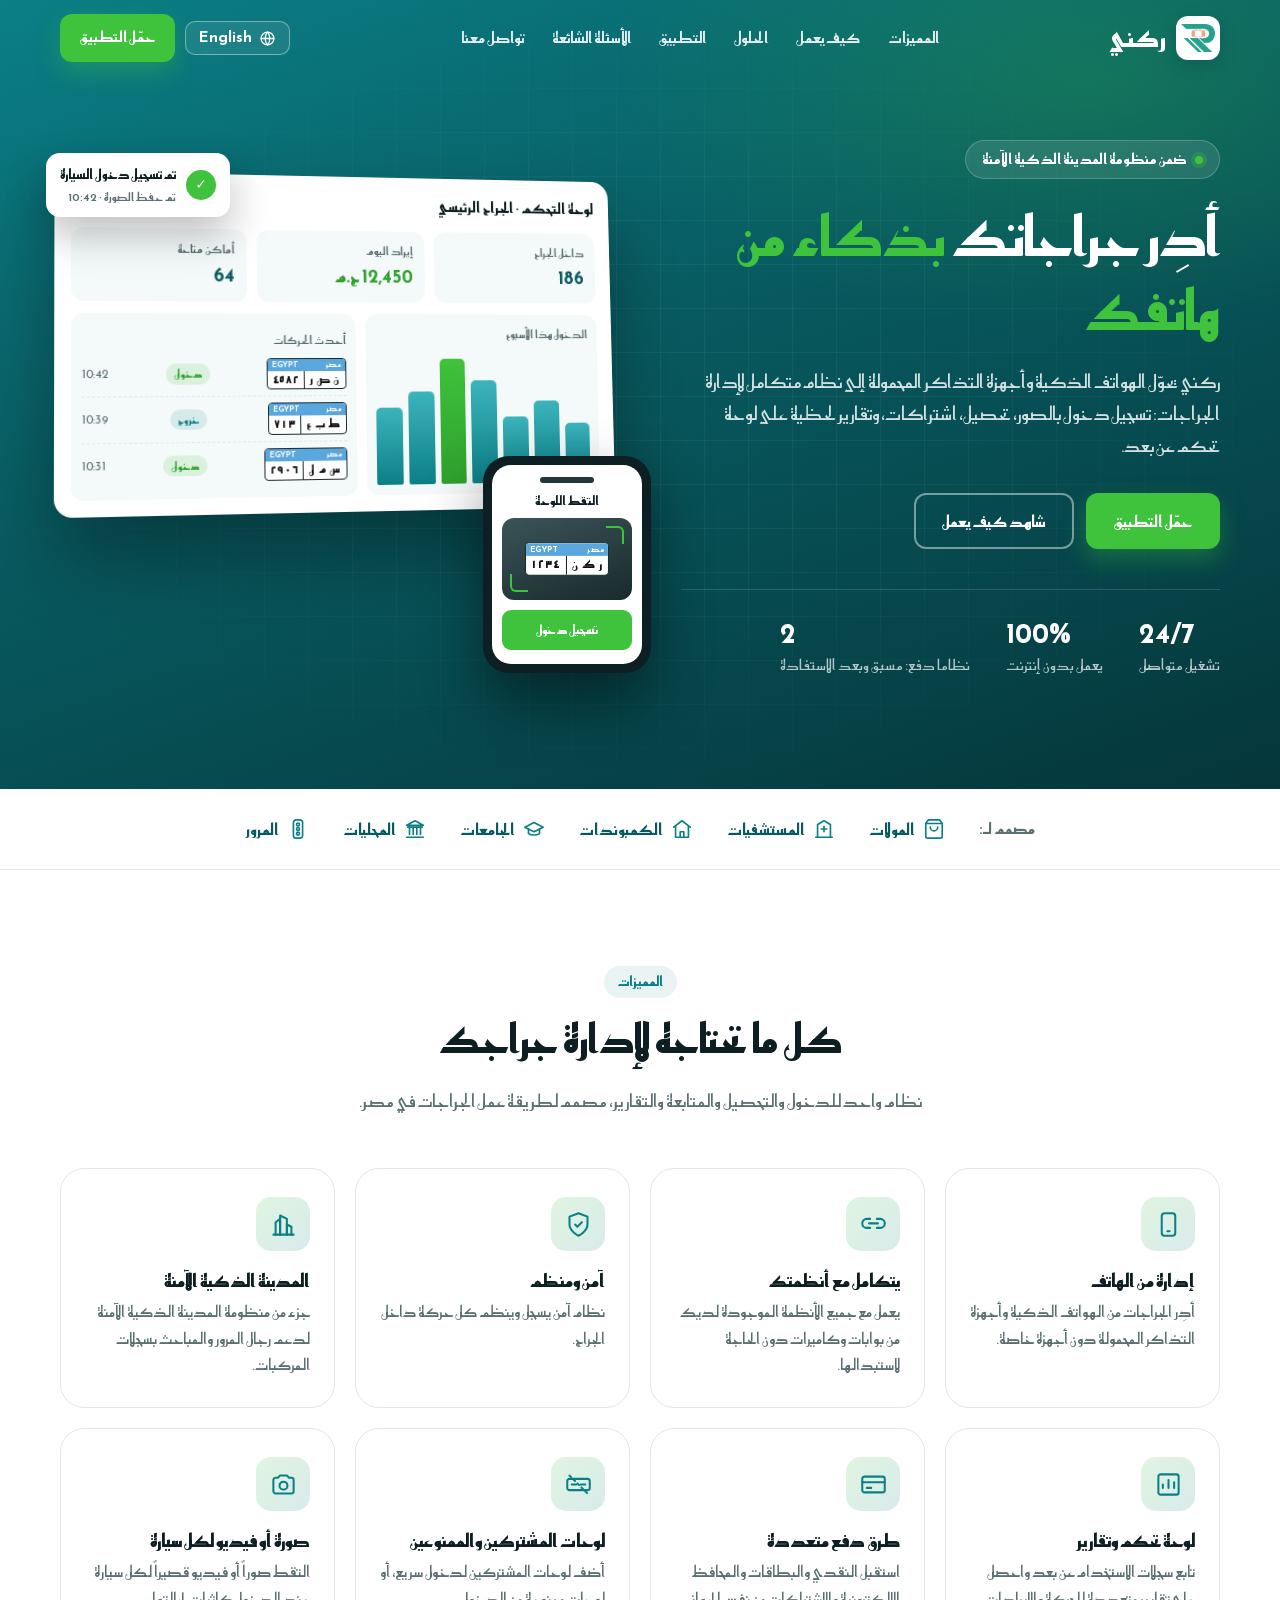
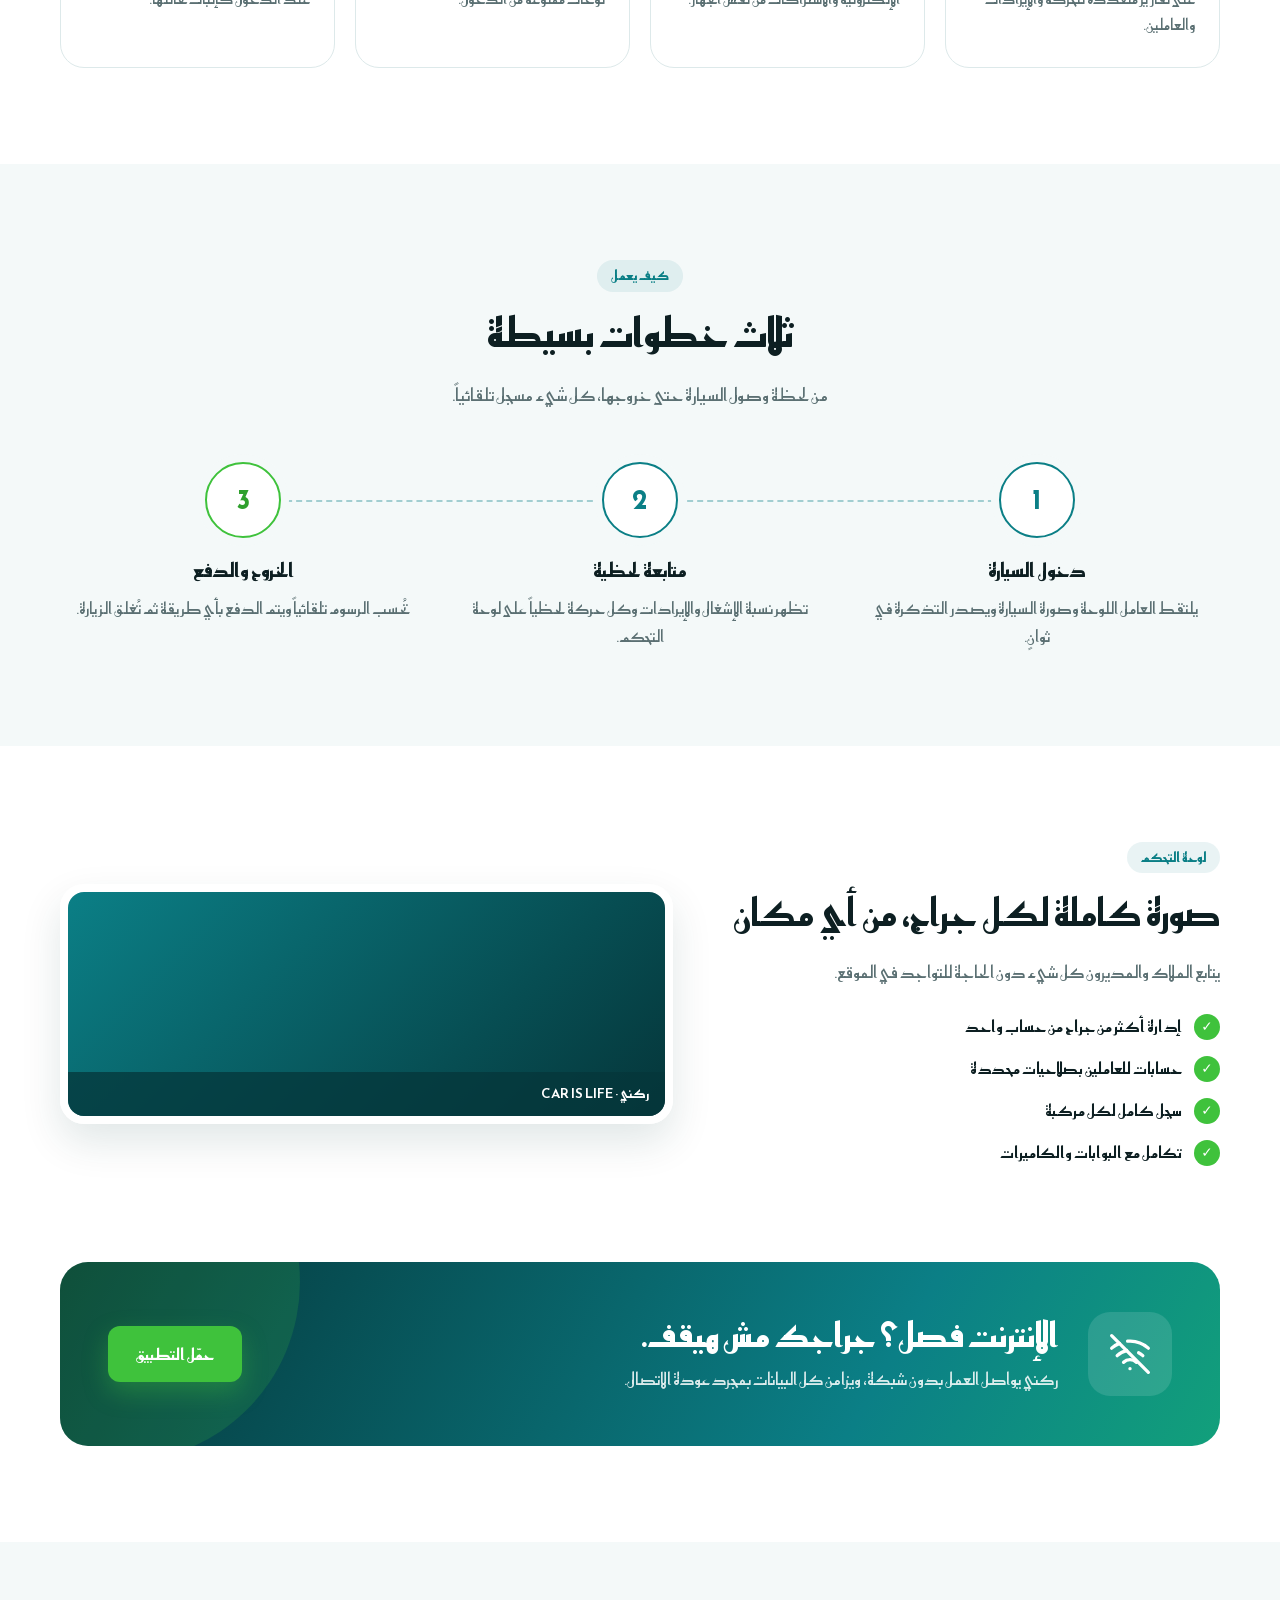
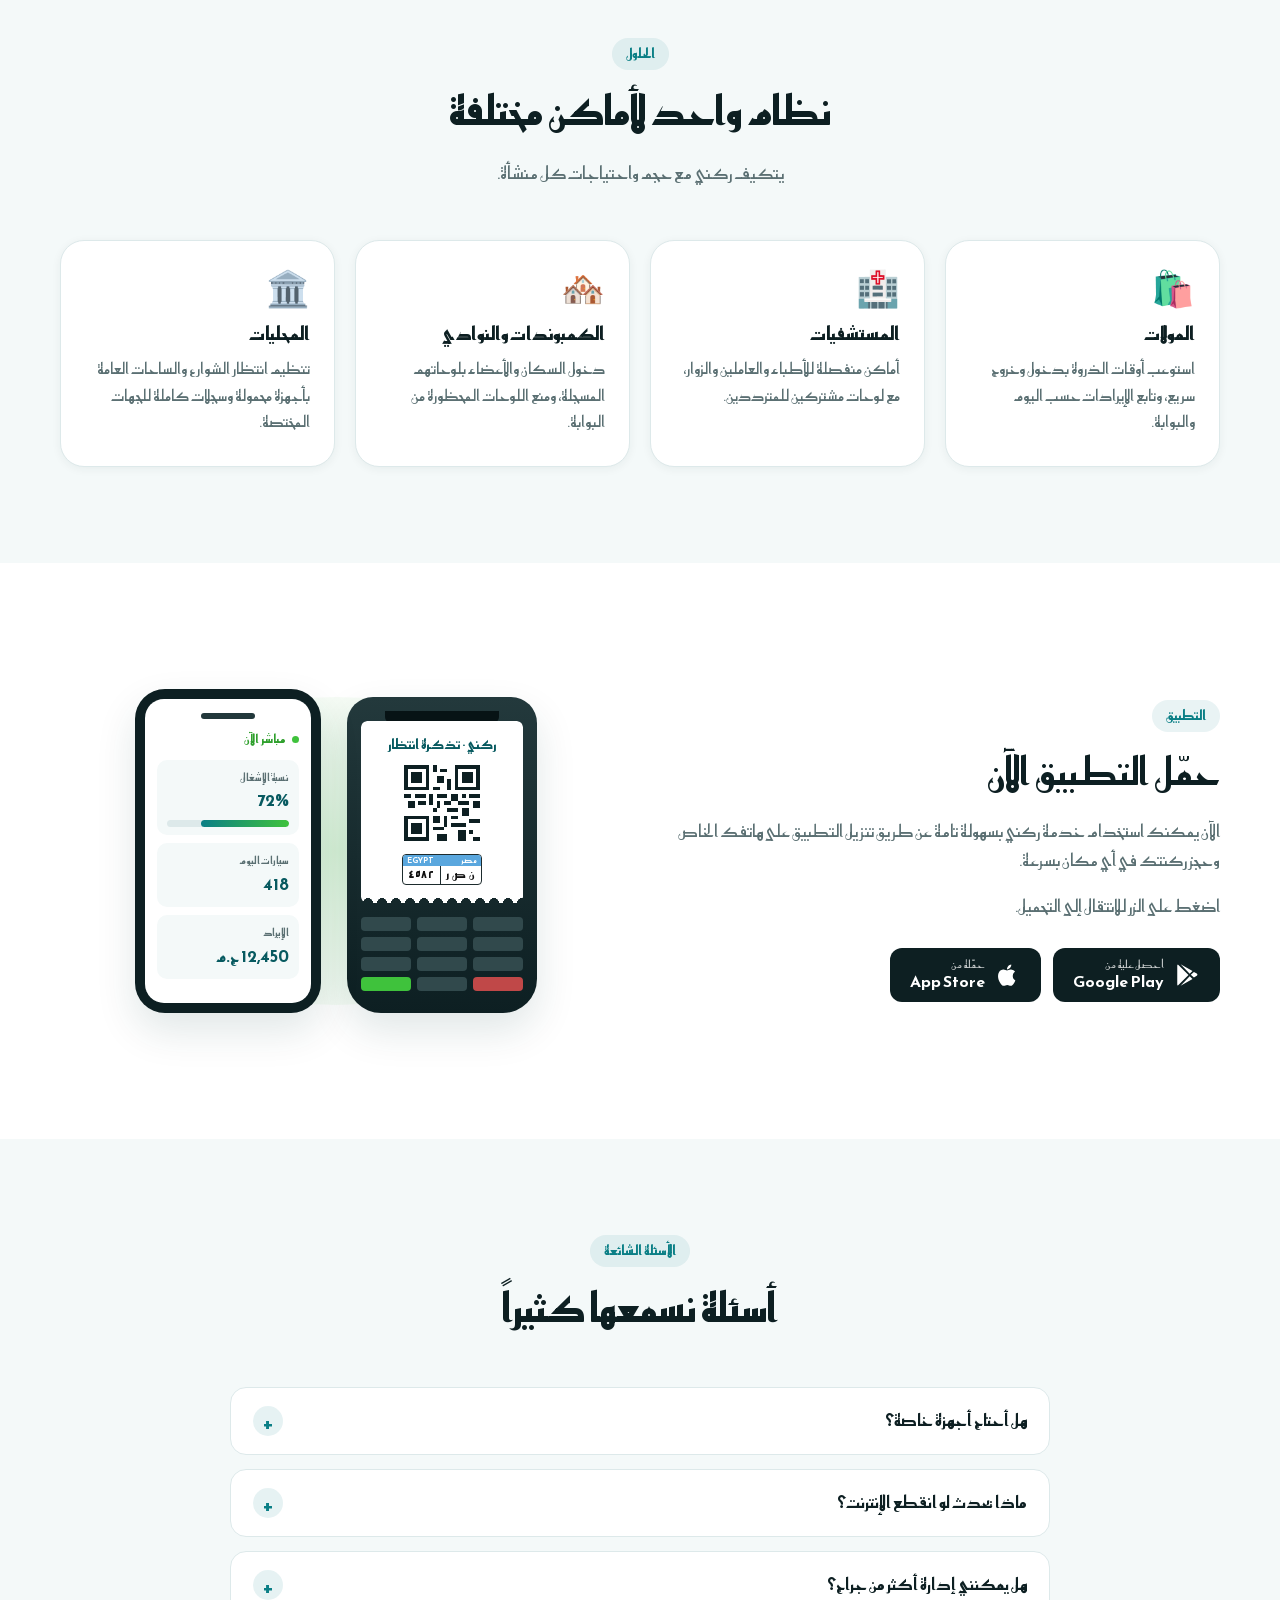
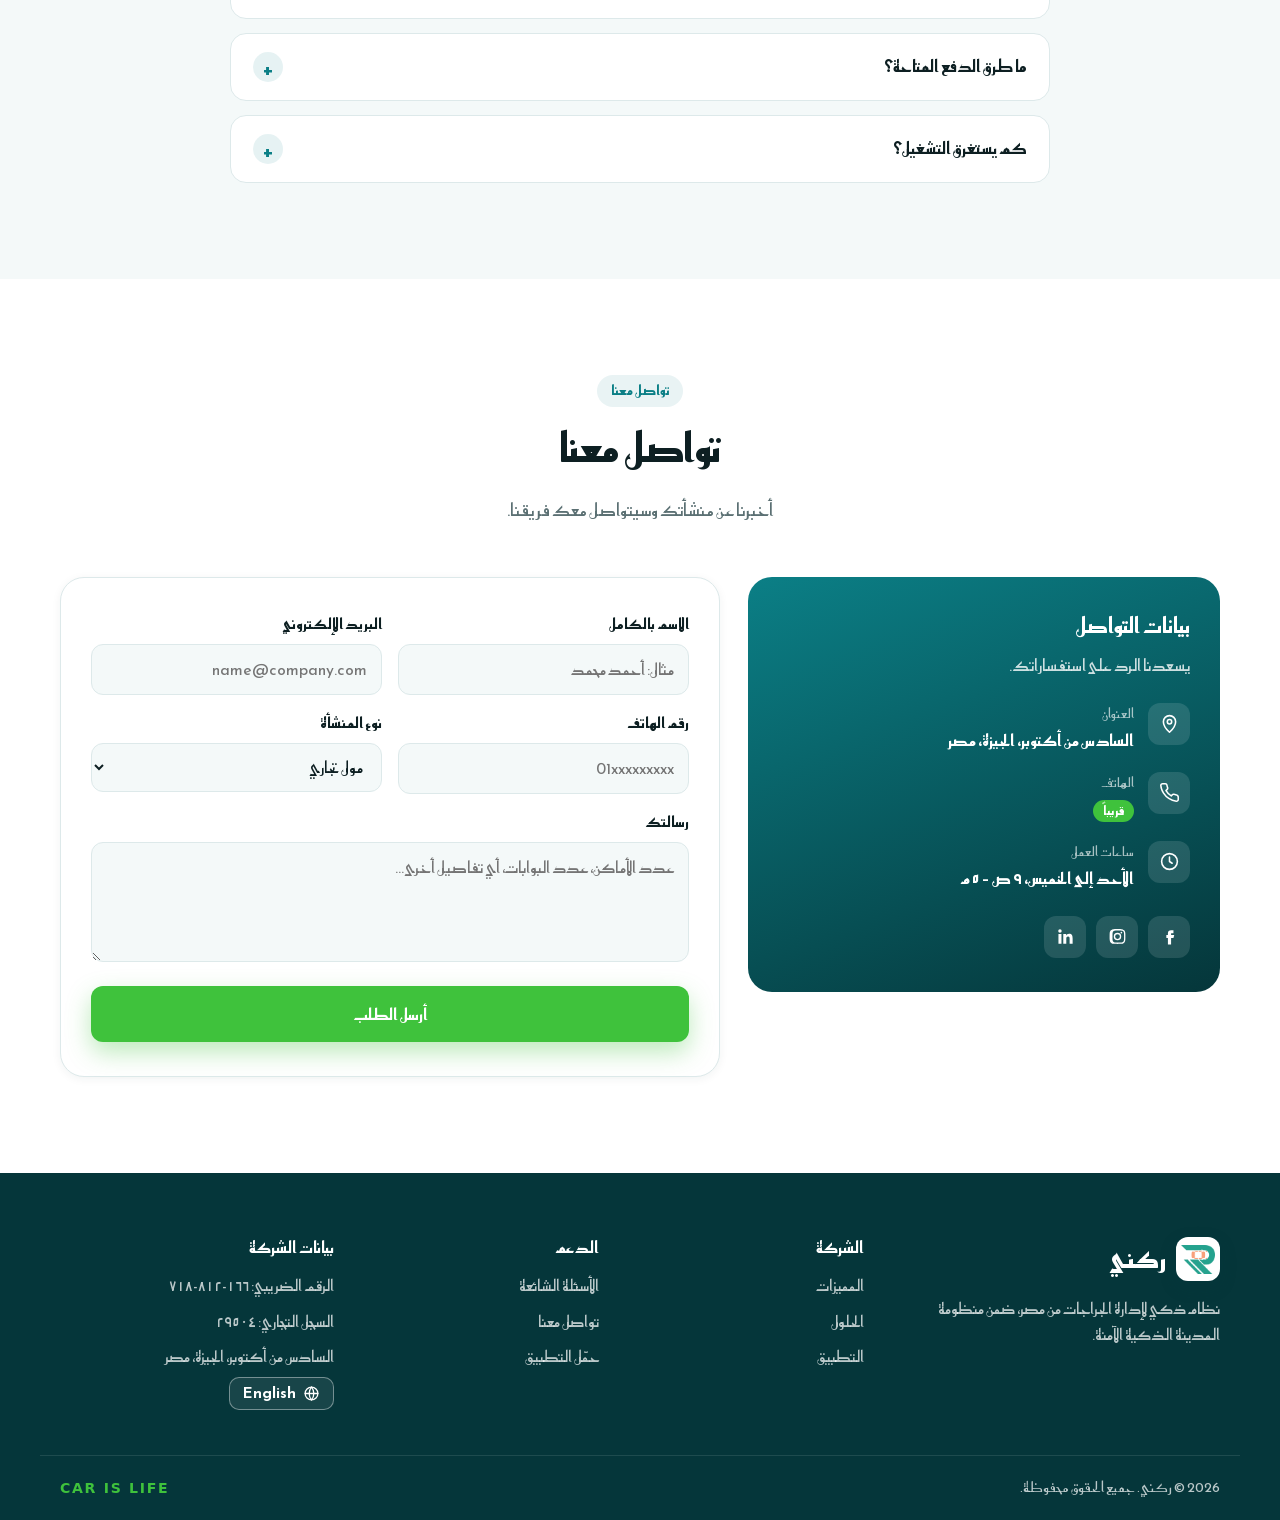
==== commit 28753ce3: "Rakkeny: use the real logo and a font matching it Header, footer and favicon now use the Rakenny log" ====
--- a/rakkeny/index.html
+++ b/rakkeny/index.html
@@ -7,9 +7,10 @@
 <meta name="description" content="ركني نظام ذكي لإدارة الجراجات وأماكن الانتظار من الهاتف وأجهزة التذاكر، مع لوحة تحكم عن بعد ويعمل حتى عند انقطاع الإنترنت.">
 <meta name="robots" content="noindex, nofollow">
 <meta name="theme-color" content="#075a60">
+<link rel="icon" href="img/logo-mark.png" type="image/png">
 <link rel="preconnect" href="https://fonts.googleapis.com">
 <link rel="preconnect" href="https://fonts.gstatic.com" crossorigin>
-<link href="https://fonts.googleapis.com/css2?family=Cairo:wght@400;500;600;700;800;900&display=swap" rel="stylesheet">
+<link href="https://fonts.googleapis.com/css2?family=Reem+Kufi:wght@400;500;600;700&display=swap" rel="stylesheet">
 <style>
 :root {
   --teal: #0b7f86;
@@ -34,7 +35,7 @@
 html { scroll-behavior: smooth; scroll-padding-top: var(--header-h); -webkit-text-size-adjust: 100%; }
 body {
   margin: 0;
-  font-family: "Cairo", system-ui, -apple-system, "Segoe UI", Tahoma, sans-serif;
+  font-family: "Reem Kufi", system-ui, -apple-system, "Segoe UI", Tahoma, sans-serif;
   color: var(--ink);
   background: var(--white);
   line-height: 1.75;
@@ -87,11 +88,10 @@
 .header-inner { height: 100%; display: flex; align-items: center; justify-content: space-between; gap: 20px; }
 .logo { display: inline-flex; align-items: center; gap: 10px; color: #fff; font-weight: 900; font-size: 1.6rem; }
 .logo-mark {
-  width: 42px; height: 42px; border-radius: 12px; display: grid; place-items: center;
-  background: linear-gradient(135deg, var(--green), var(--teal));
-  color: #fff; font-family: system-ui, sans-serif; font-weight: 900; font-size: 1.35rem;
-  box-shadow: 0 6px 16px rgba(11, 127, 134, .35);
-}
+  width: 44px; height: 44px; border-radius: 12px; display: grid; place-items: center; padding: 5px;
+  background: #fff; box-shadow: 0 6px 16px rgba(5, 54, 58, .25);
+}
+.logo-mark img { width: 100%; height: auto; }
 .scrolled .logo, .scrolled .nav a:not(.btn) { color: var(--ink); }
 .nav { display: flex; align-items: center; gap: 4px; }
 .nav a:not(.btn) { color: rgba(255, 255, 255, .88); font-weight: 600; font-size: .96rem; padding: 8px 12px; border-radius: 8px; transition: color .2s, background-color .2s; }
@@ -185,7 +185,7 @@
 /* Egyptian number plate (always Arabic, always RTL) */
 .plate {
   direction: rtl; display: inline-flex; flex-direction: column; border: 1.5px solid #1d2b2d; border-radius: 4px;
-  overflow: hidden; background: #fff; font-family: "Cairo", sans-serif; line-height: 1; min-width: 74px;
+  overflow: hidden; background: #fff; font-family: "Reem Kufi", sans-serif; line-height: 1; min-width: 74px;
 }
 .plate-top { background: #5aa7de; color: #fff; font-size: .48rem; font-weight: 800; display: flex; justify-content: space-between; padding: 2px 4px; }
 .plate-body { display: flex; font-weight: 800; font-size: .74rem; color: #111; }
@@ -479,7 +479,7 @@
 <header class="site-header" id="header">
   <div class="container header-inner">
     <a href="#top" class="logo" aria-label="ركني" data-en-aria="Rakkeny">
-      <span class="logo-mark" aria-hidden="true">R</span>
+      <span class="logo-mark" aria-hidden="true"><img src="img/logo-mark.png" alt="" width="200" height="166"></span>
       <span data-en="Rakkeny">ركني</span>
     </a>
 
@@ -889,7 +889,7 @@
 <footer class="footer">
   <div class="container footer-grid">
     <div>
-      <a href="#top" class="logo"><span class="logo-mark" aria-hidden="true">R</span><span data-en="Rakkeny">ركني</span></a>
+      <a href="#top" class="logo"><span class="logo-mark" aria-hidden="true"><img src="img/logo-mark.png" alt="" width="200" height="166"></span><span data-en="Rakkeny">ركني</span></a>
       <p data-en="A smart parking management system from Egypt, part of the Safe Smart City system.">نظام ذكي لإدارة الجراجات من مصر، ضمن منظومة المدينة الذكية الآمنة.</p>
     </div>
     <div>
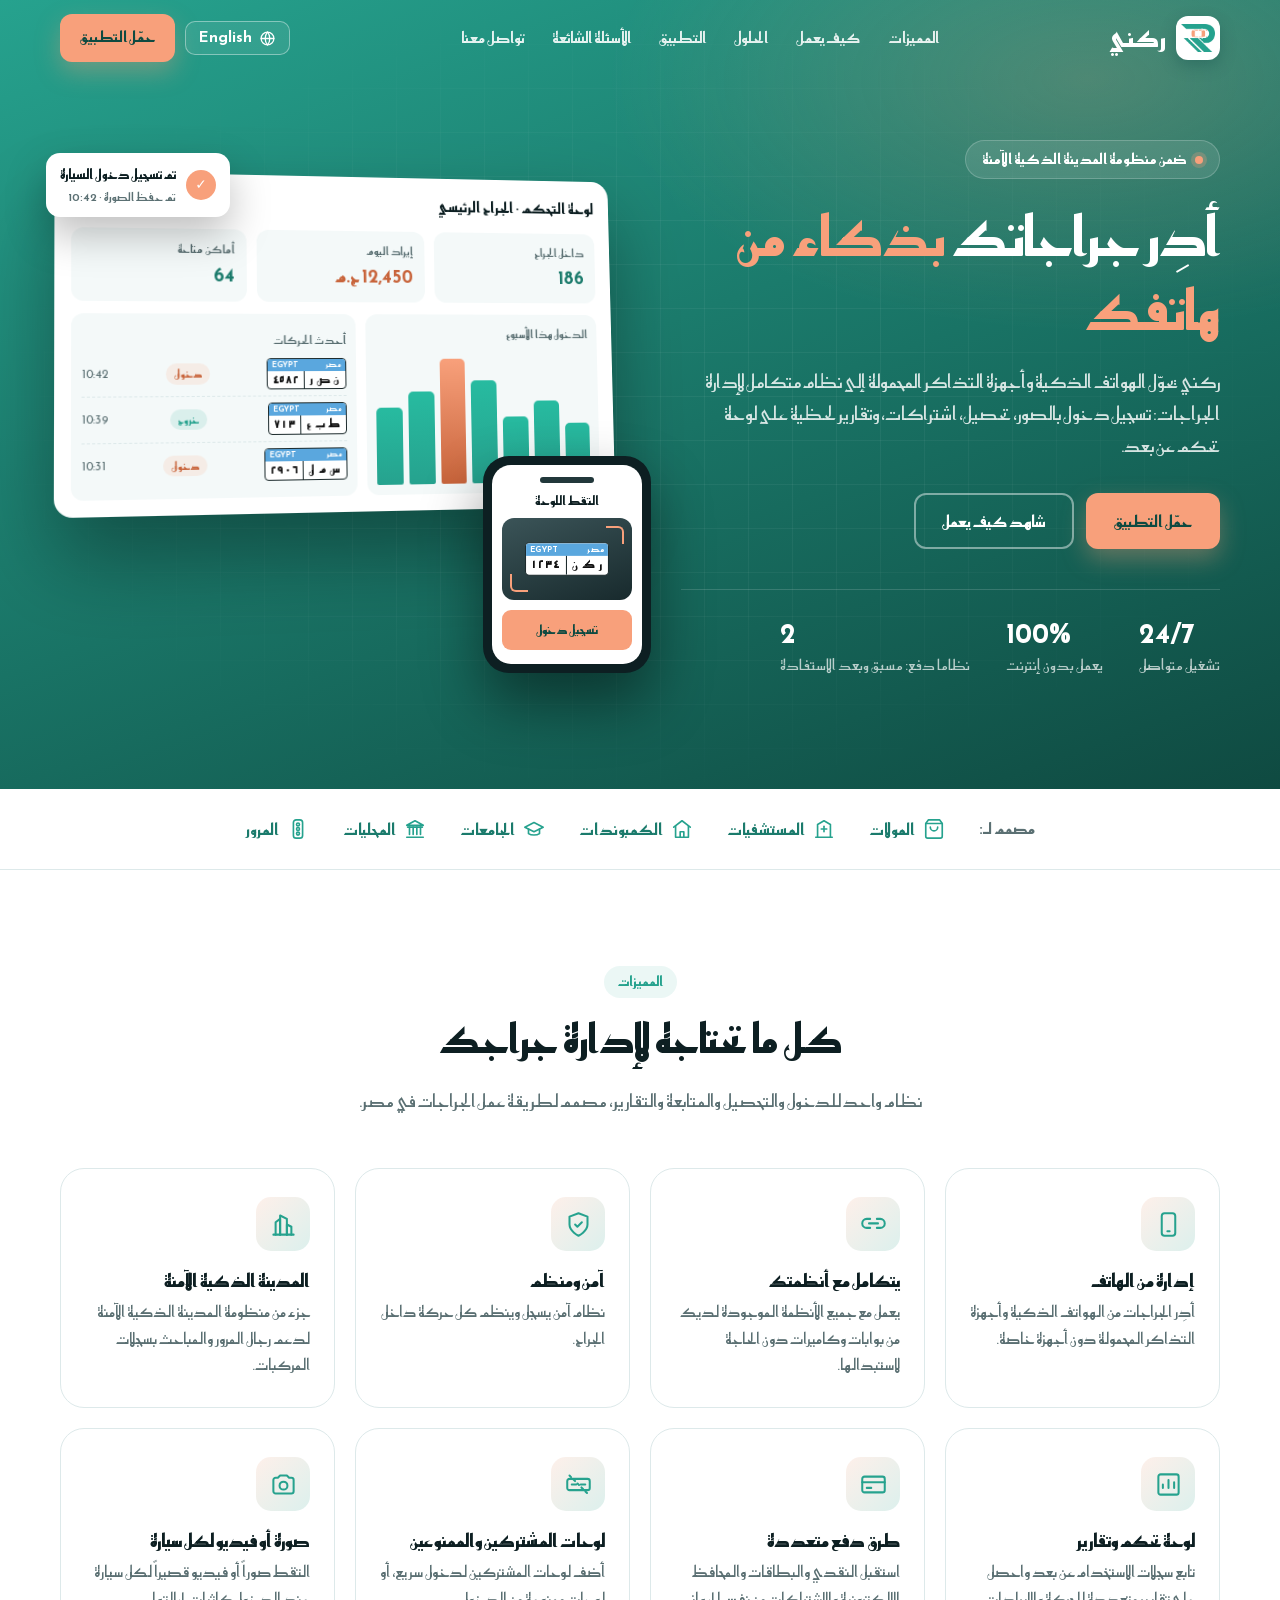
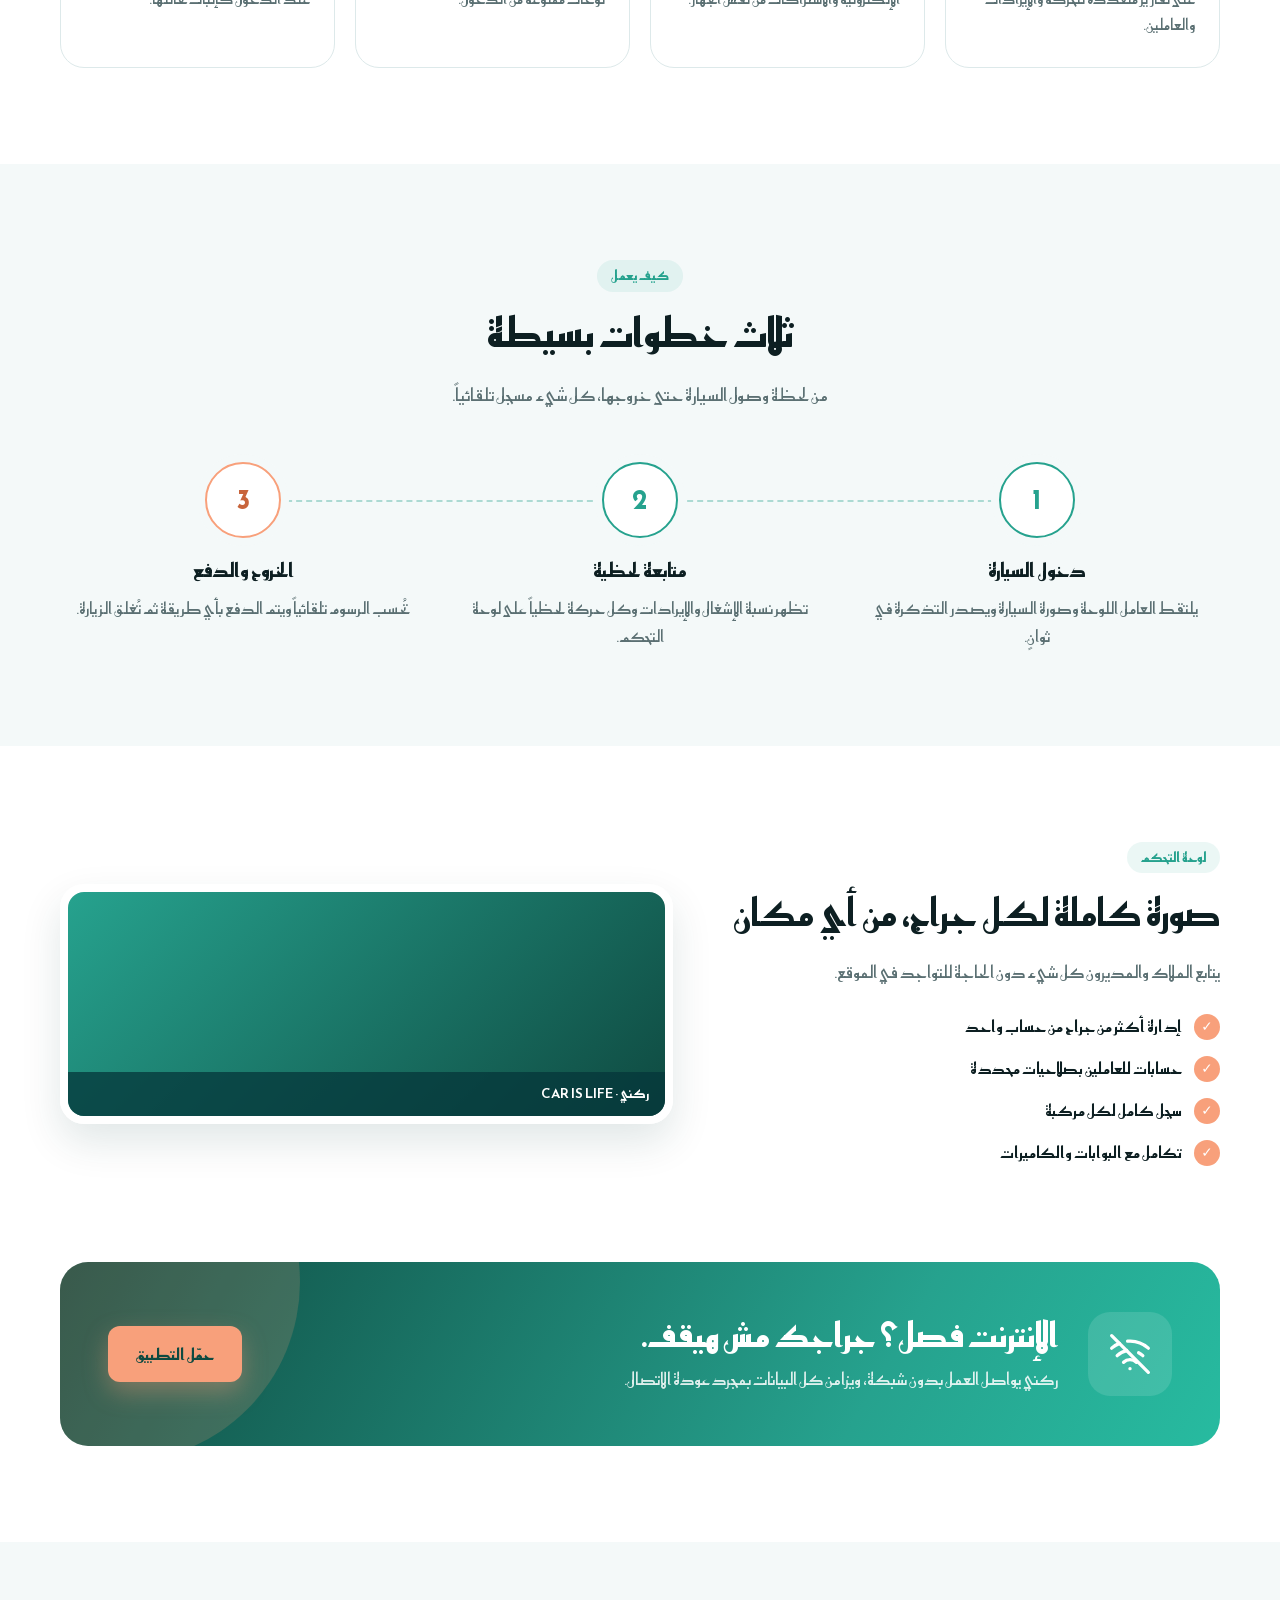
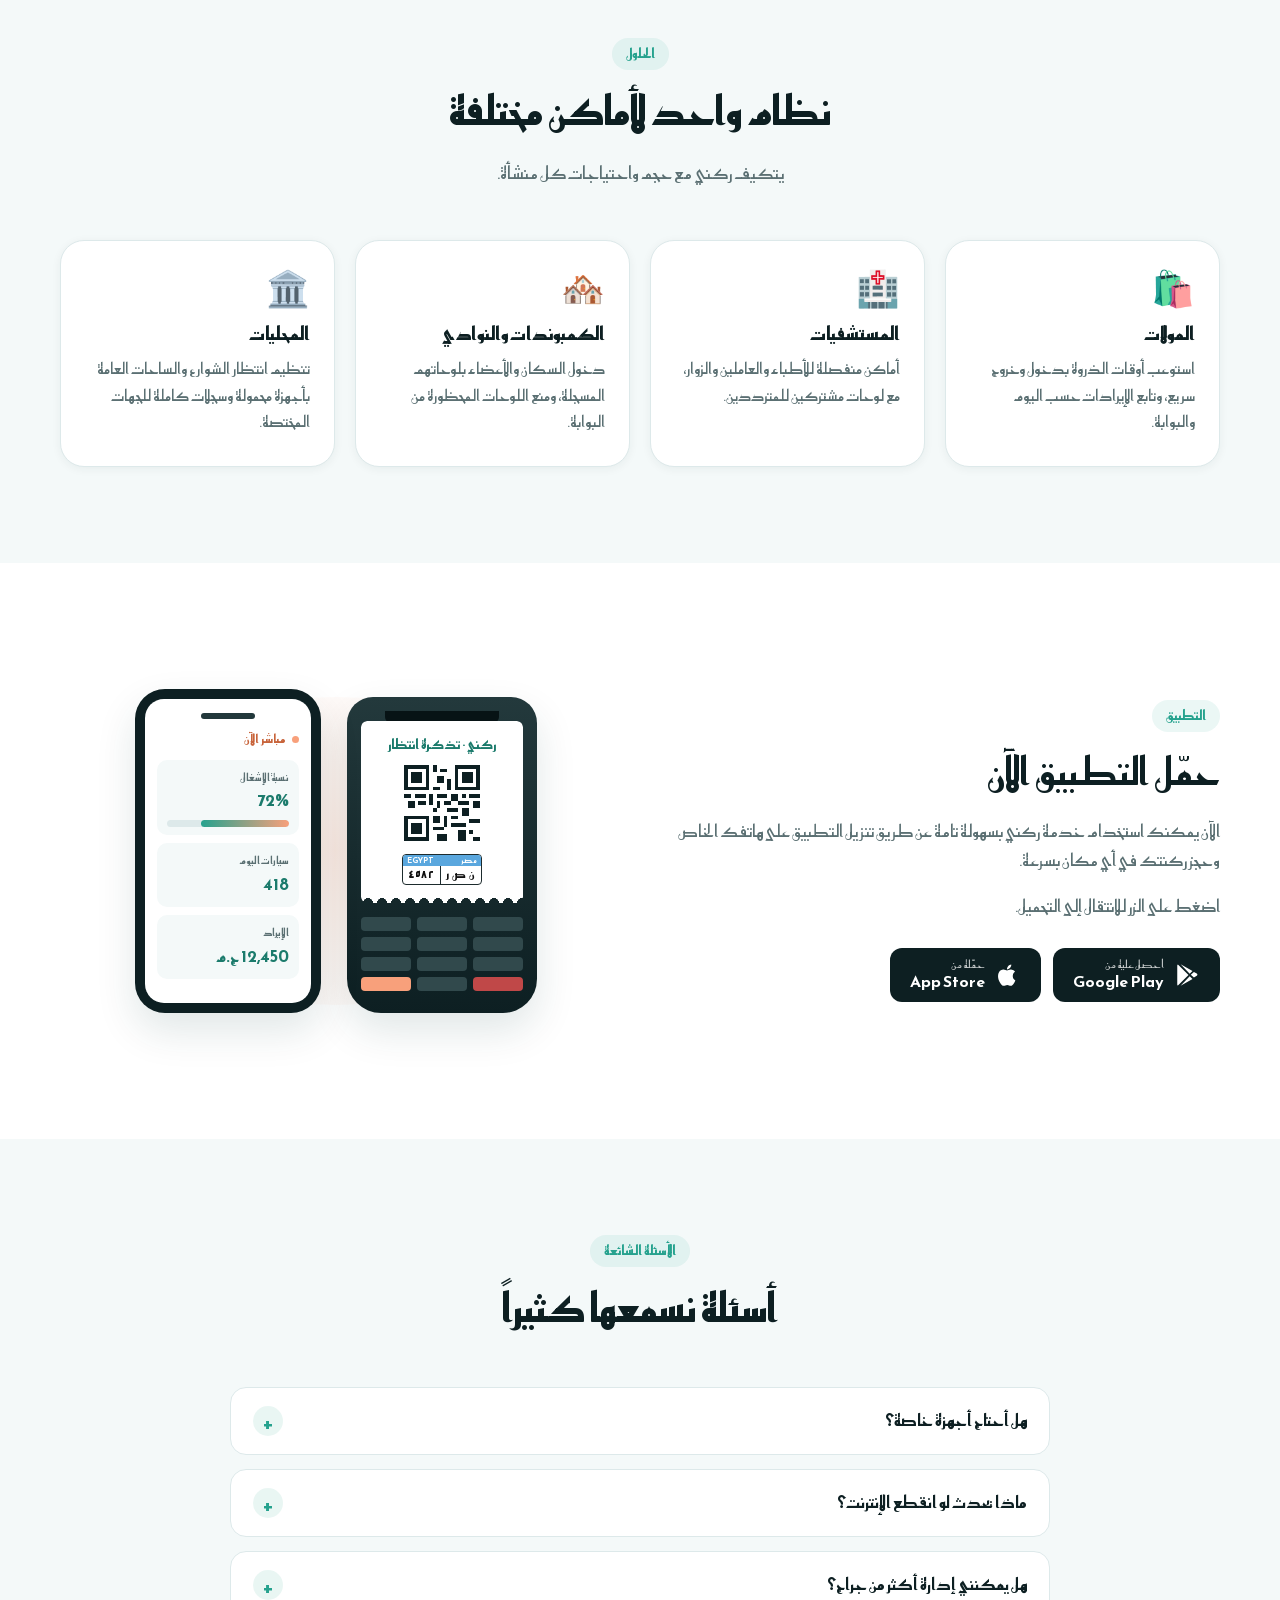
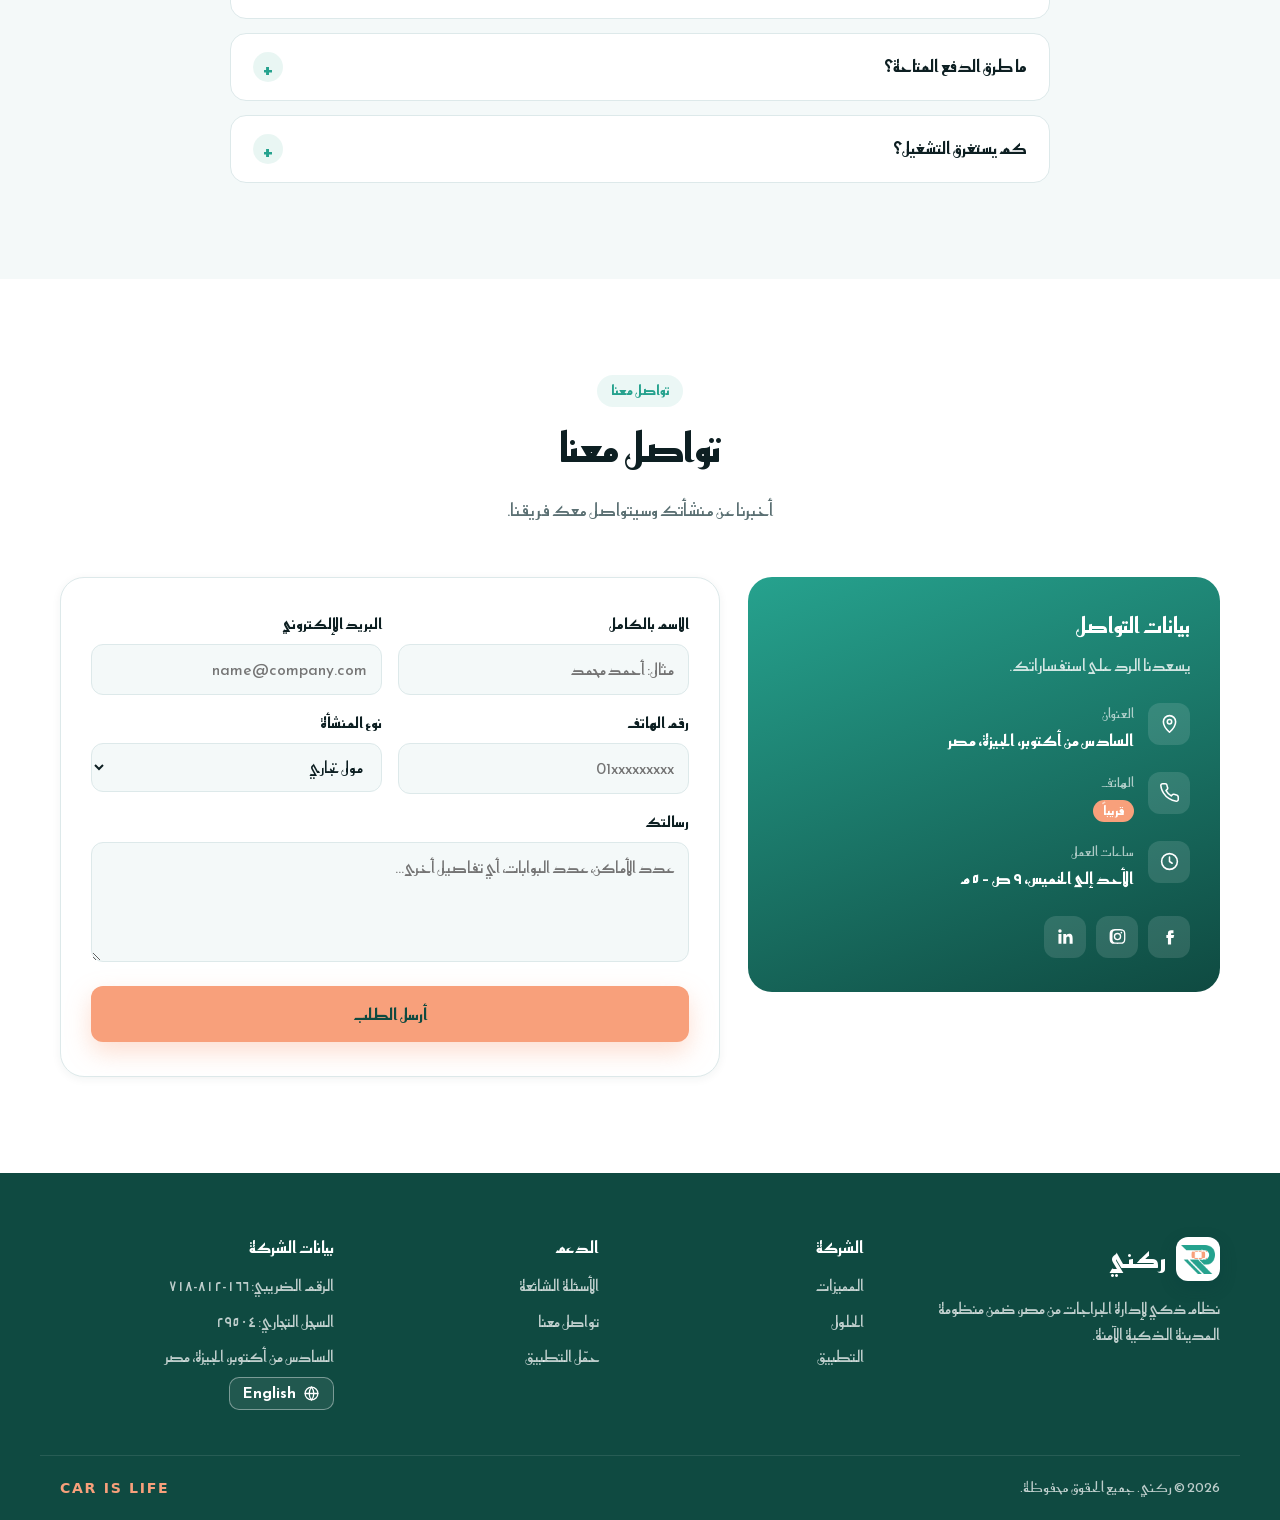
==== commit dc8ab48d: "Rakkeny: take primary and secondary colours from the logo Primary teal #26a28e (the R) with #27bba0 " ====
--- a/rakkeny/index.html
+++ b/rakkeny/index.html
@@ -6,18 +6,18 @@
 <title>ركني | نظام إدارة الجراجات الذكي</title>
 <meta name="description" content="ركني نظام ذكي لإدارة الجراجات وأماكن الانتظار من الهاتف وأجهزة التذاكر، مع لوحة تحكم عن بعد ويعمل حتى عند انقطاع الإنترنت.">
 <meta name="robots" content="noindex, nofollow">
-<meta name="theme-color" content="#075a60">
+<meta name="theme-color" content="#1b7b6c">
 <link rel="icon" href="img/logo-mark.png" type="image/png">
 <link rel="preconnect" href="https://fonts.googleapis.com">
 <link rel="preconnect" href="https://fonts.gstatic.com" crossorigin>
 <link href="https://fonts.googleapis.com/css2?family=Reem+Kufi:wght@400;500;600;700&display=swap" rel="stylesheet">
 <style>
 :root {
-  --teal: #0b7f86;
-  --teal-dark: #075a60;
-  --teal-darker: #05363a;
-  --green: #3fc23c;
-  --green-dark: #2fa02d;
+  --teal: #26a28e;
+  --teal-dark: #1b7b6c;
+  --teal-darker: #0f4a41;
+  --green: #f8a07b;
+  --green-dark: #c8643b;
   --ink: #0d1f22;
   --muted: #5b7073;
   --line: #dde9ea;
@@ -57,7 +57,7 @@
 .section-head p { color: var(--muted); font-size: 1.08rem; margin: 0; }
 .eyebrow {
   display: inline-block; font-size: .85rem; font-weight: 700; color: var(--teal);
-  background: rgba(11, 127, 134, .09); padding: 4px 14px; border-radius: 999px; margin-bottom: 14px;
+  background: rgba(38, 162, 142, .09); padding: 4px 14px; border-radius: 999px; margin-bottom: 14px;
 }
 
 /* ---------- Buttons ---------- */
@@ -68,7 +68,7 @@
   white-space: nowrap;
 }
 .btn:hover { transform: translateY(-2px); }
-.btn-green { background: var(--green); color: #fff; box-shadow: 0 10px 24px rgba(63, 194, 60, .35); }
+.btn-green { background: var(--green); color: var(--teal-darker); box-shadow: 0 10px 24px rgba(248, 160, 123, .35); }
 .btn-green:hover { background: var(--green-dark); }
 .btn-outline { border-color: rgba(255, 255, 255, .45); color: #fff; }
 .btn-outline:hover { background: rgba(255, 255, 255, .1); border-color: #fff; }
@@ -103,7 +103,7 @@
   border-radius: 10px; padding: 7px 13px; font-weight: 700; font-size: .92rem; line-height: 1.2;
   transition: background-color .2s, border-color .2s, color .2s;
 }
-.lang-btn:hover { background: var(--green); border-color: var(--green); color: #fff; }
+.lang-btn:hover { background: var(--green); border-color: var(--green); color: var(--teal-darker); }
 .lang-btn svg { width: 17px; height: 17px; flex: none; fill: none; stroke: currentColor; stroke-width: 1.8; stroke-linecap: round; stroke-linejoin: round; }
 .scrolled .lang-btn, .site-header.menu-open .lang-btn { color: var(--teal-dark); border-color: var(--line); background: #fff; }
 .scrolled .lang-btn:hover, .site-header.menu-open .lang-btn:hover { color: #fff; background: var(--green); border-color: var(--green); }
@@ -121,7 +121,7 @@
   position: relative; overflow: hidden; color: #fff;
   padding-top: calc(var(--header-h) + 64px); padding-bottom: 110px;
   background:
-    radial-gradient(800px 420px at 85% 10%, rgba(63, 194, 60, .22), transparent 60%),
+    radial-gradient(800px 420px at 85% 10%, rgba(248, 160, 123, .22), transparent 60%),
     linear-gradient(160deg, var(--teal) 0%, var(--teal-dark) 45%, var(--teal-darker) 100%);
 }
 .hero::before {
@@ -137,7 +137,7 @@
   background: rgba(255, 255, 255, .1); border: 1px solid rgba(255, 255, 255, .2);
   padding: 6px 16px; border-radius: 999px; margin-bottom: 22px;
 }
-.badge .dot { width: 8px; height: 8px; border-radius: 50%; background: var(--green); box-shadow: 0 0 0 4px rgba(63, 194, 60, .25); }
+.badge .dot { width: 8px; height: 8px; border-radius: 50%; background: var(--green); box-shadow: 0 0 0 4px rgba(248, 160, 123, .25); }
 .hero h1 { font-size: clamp(2rem, 4.6vw, 3.4rem); font-weight: 900; margin-bottom: 18px; }
 .hero h1 .hl { color: var(--green); display: inline; }
 .hero-sub { font-size: 1.15rem; color: rgba(255, 255, 255, .82); max-width: 540px; }
@@ -171,7 +171,7 @@
 .chart { background: var(--soft); border-radius: 12px; padding: 10px; display: flex; flex-direction: column; }
 .chart small { font-size: .72rem; color: var(--muted); font-weight: 600; }
 .bars { flex: 1; display: flex; align-items: flex-end; gap: 6px; min-height: 110px; padding-top: 8px; }
-.bars i { flex: 1; border-radius: 5px 5px 2px 2px; background: linear-gradient(to top, var(--teal), #3cb4bb); }
+.bars i { flex: 1; border-radius: 5px 5px 2px 2px; background: linear-gradient(to top, var(--teal), #27bba0); }
 .bars i:nth-child(5) { background: linear-gradient(to top, var(--green-dark), var(--green)); }
 .entries { background: var(--soft); border-radius: 12px; padding: 10px; }
 .entries small { font-size: .72rem; color: var(--muted); font-weight: 600; }
@@ -179,8 +179,8 @@
 .entry:last-child { border-bottom: 0; }
 .entry time { font-size: .7rem; color: var(--muted); direction: ltr; }
 .tag { font-size: .66rem; font-weight: 800; padding: 1px 8px; border-radius: 999px; }
-.tag-in { background: rgba(63, 194, 60, .15); color: var(--green-dark); }
-.tag-out { background: rgba(11, 127, 134, .12); color: var(--teal); }
+.tag-in { background: rgba(248, 160, 123, .15); color: var(--green-dark); }
+.tag-out { background: rgba(38, 162, 142, .12); color: var(--teal); }
 
 /* Egyptian number plate (always Arabic, always RTL) */
 .plate {
@@ -237,7 +237,7 @@
 .feature:hover { transform: translateY(-6px); box-shadow: var(--shadow); border-color: transparent; }
 .icon {
   width: 54px; height: 54px; border-radius: 15px; display: grid; place-items: center; margin-bottom: 18px;
-  background: linear-gradient(135deg, rgba(63, 194, 60, .16), rgba(11, 127, 134, .16));
+  background: linear-gradient(135deg, rgba(248, 160, 123, .16), rgba(38, 162, 142, .16));
 }
 .icon svg { width: 27px; height: 27px; stroke: var(--teal); fill: none; stroke-width: 1.8; stroke-linecap: round; stroke-linejoin: round; }
 .feature h3 { font-size: 1.12rem; margin-bottom: 6px; }
@@ -246,7 +246,7 @@
 /* ---------- Steps ---------- */
 .steps { position: relative; display: grid; grid-template-columns: repeat(3, 1fr); gap: 30px; list-style: none; margin: 0; padding: 0; }
 .steps::before {
-  content: ""; position: absolute; top: 38px; inset-inline: 16%; border-top: 2.5px dashed rgba(11, 127, 134, .35); z-index: 0;
+  content: ""; position: absolute; top: 38px; inset-inline: 16%; border-top: 2.5px dashed rgba(38, 162, 142, .35); z-index: 0;
 }
 .step { position: relative; z-index: 1; text-align: center; padding-inline: 10px; }
 .step-num {
@@ -280,11 +280,11 @@
 .offline { padding-block: 0 96px; }
 .offline-box {
   position: relative; overflow: hidden; border-radius: 28px; padding: 50px 48px; color: #fff;
-  background: linear-gradient(120deg, var(--teal-darker), var(--teal) 70%, #12a07b);
+  background: linear-gradient(120deg, var(--teal-darker), var(--teal) 70%, #27bba0);
   display: grid; grid-template-columns: auto 1fr auto; gap: 30px; align-items: center;
 }
 .offline-box::after {
-  content: ""; position: absolute; width: 360px; height: 360px; border-radius: 50%; background: rgba(63, 194, 60, .18);
+  content: ""; position: absolute; width: 360px; height: 360px; border-radius: 50%; background: rgba(248, 160, 123, .18);
   inset-inline-end: -120px; top: -160px; pointer-events: none;
 }
 .offline-icon { width: 84px; height: 84px; border-radius: 22px; background: rgba(255, 255, 255, .12); display: grid; place-items: center; }
@@ -315,7 +315,7 @@
 .store small { display: block; font-size: .7rem; opacity: .75; line-height: 1.2; }
 .store b { display: block; font-size: 1rem; line-height: 1.3; }
 .devices { position: relative; display: flex; justify-content: center; align-items: flex-end; gap: 26px; padding: 30px 0; }
-.devices::before { content: ""; position: absolute; inset: 10% 5%; border-radius: 50%; background: radial-gradient(circle, rgba(63, 194, 60, .2), transparent 70%); }
+.devices::before { content: ""; position: absolute; inset: 10% 5%; border-radius: 50%; background: radial-gradient(circle, rgba(248, 160, 123, .2), transparent 70%); }
 .pos {
   position: relative; width: 190px; background: linear-gradient(180deg, #23393c, #0d1f22); border-radius: 26px 26px 34px 34px;
   padding: 14px 14px 22px; box-shadow: var(--shadow);
@@ -347,7 +347,7 @@
 /* ---------- FAQ ---------- */
 .faq { max-width: 820px; margin-inline: auto; display: grid; gap: 14px; }
 .faq details { background: #fff; border: 1px solid var(--line); border-radius: var(--radius); padding: 0 22px; transition: box-shadow .25s, border-color .25s; }
-.faq details[open] { box-shadow: var(--shadow-sm); border-color: rgba(11, 127, 134, .35); }
+.faq details[open] { box-shadow: var(--shadow-sm); border-color: rgba(38, 162, 142, .35); }
 .faq summary {
   list-style: none; cursor: pointer; padding: 18px 0; font-weight: 700; font-size: 1.05rem;
   display: flex; justify-content: space-between; align-items: center; gap: 16px;
@@ -355,7 +355,7 @@
 .faq summary::-webkit-details-marker { display: none; }
 .faq summary::after {
   content: "+"; flex: none; width: 30px; height: 30px; border-radius: 50%; display: grid; place-items: center;
-  background: rgba(11, 127, 134, .1); color: var(--teal); font-size: 1.3rem; font-weight: 700; transition: transform .25s;
+  background: rgba(38, 162, 142, .1); color: var(--teal); font-size: 1.3rem; font-weight: 700; transition: transform .25s;
 }
 .faq details[open] summary::after { transform: rotate(45deg); }
 .faq details p { color: var(--muted); padding-bottom: 18px; margin: 0; }
@@ -388,7 +388,7 @@
   border: 1.5px solid var(--line); border-radius: 12px; padding: 11px 14px; transition: border-color .2s, background-color .2s, box-shadow .2s;
 }
 .field textarea { resize: vertical; min-height: 120px; }
-.field input:focus, .field select:focus, .field textarea:focus { outline: none; border-color: var(--teal); background: #fff; box-shadow: 0 0 0 4px rgba(11, 127, 134, .12); }
+.field input:focus, .field select:focus, .field textarea:focus { outline: none; border-color: var(--teal); background: #fff; box-shadow: 0 0 0 4px rgba(38, 162, 142, .12); }
 .field input[type="email"], .field input[type="tel"] { direction: ltr; text-align: start; }
 [dir="rtl"] .field input[type="email"], [dir="rtl"] .field input[type="tel"] { text-align: right; }
 .form .btn { width: 100%; }
@@ -445,7 +445,7 @@
 @media (max-width: 720px) {
   .section { padding-block: 72px; }
   .steps { grid-template-columns: 1fr; gap: 36px; }
-  .steps::before { top: 38px; bottom: 38px; inset-inline: auto; inset-inline-start: 50%; border-top: 0; border-inline-start: 2.5px dashed rgba(11, 127, 134, .35); }
+  .steps::before { top: 38px; bottom: 38px; inset-inline: auto; inset-inline-start: 50%; border-top: 0; border-inline-start: 2.5px dashed rgba(38, 162, 142, .35); }
   .footer-grid { grid-template-columns: 1fr; }
 }
 @media (max-width: 560px) {
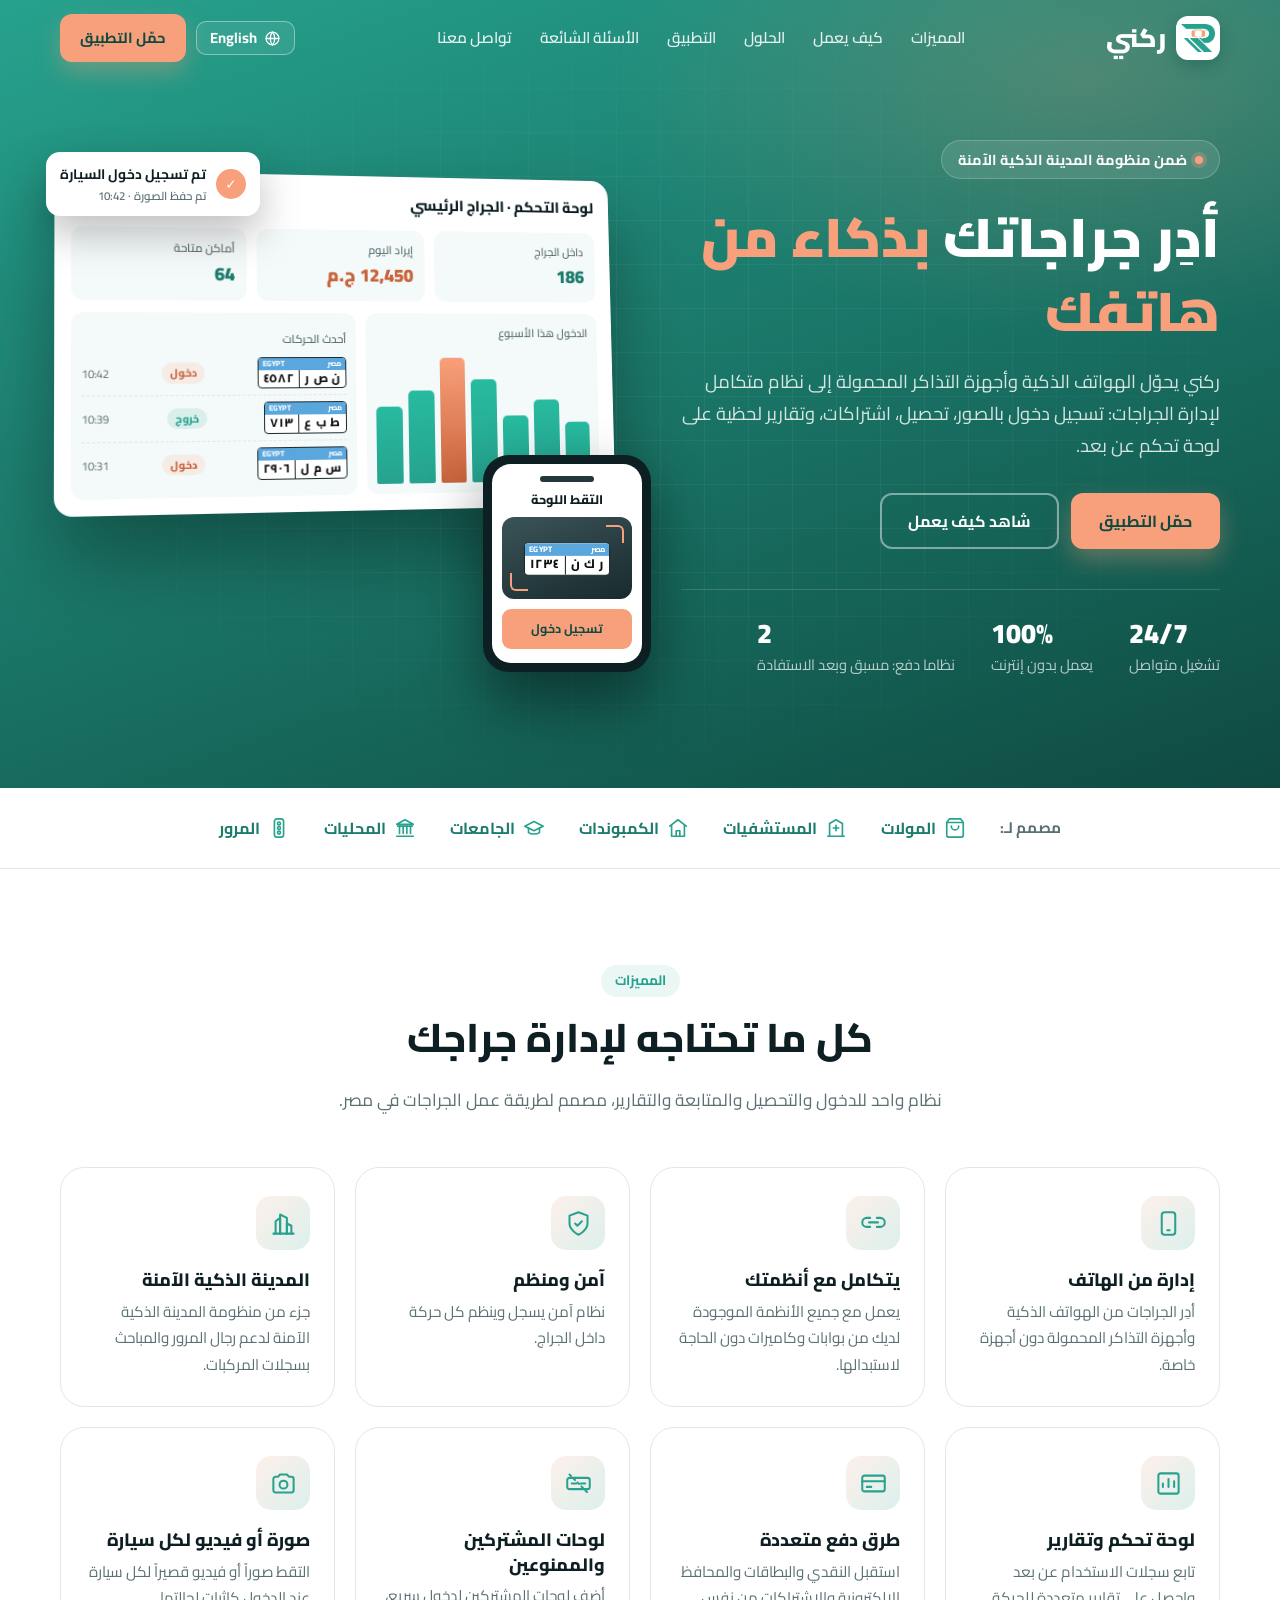
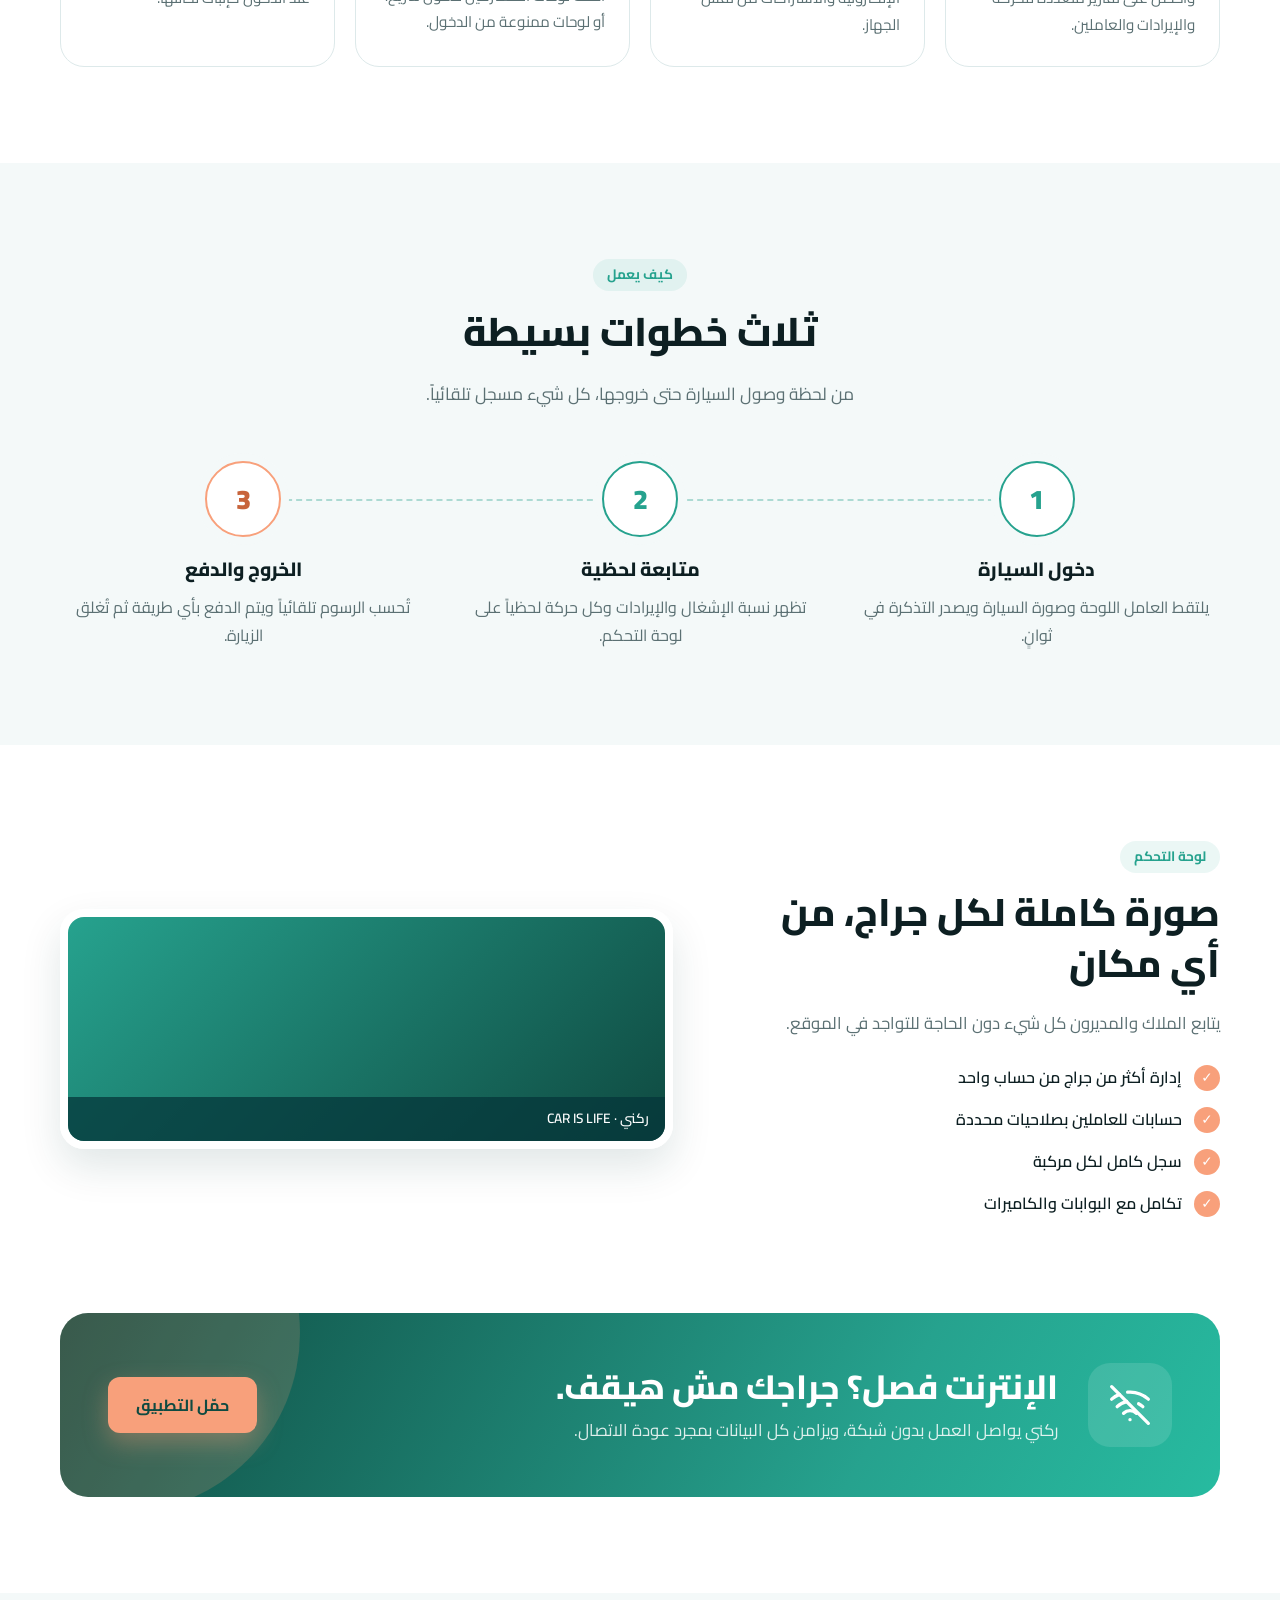
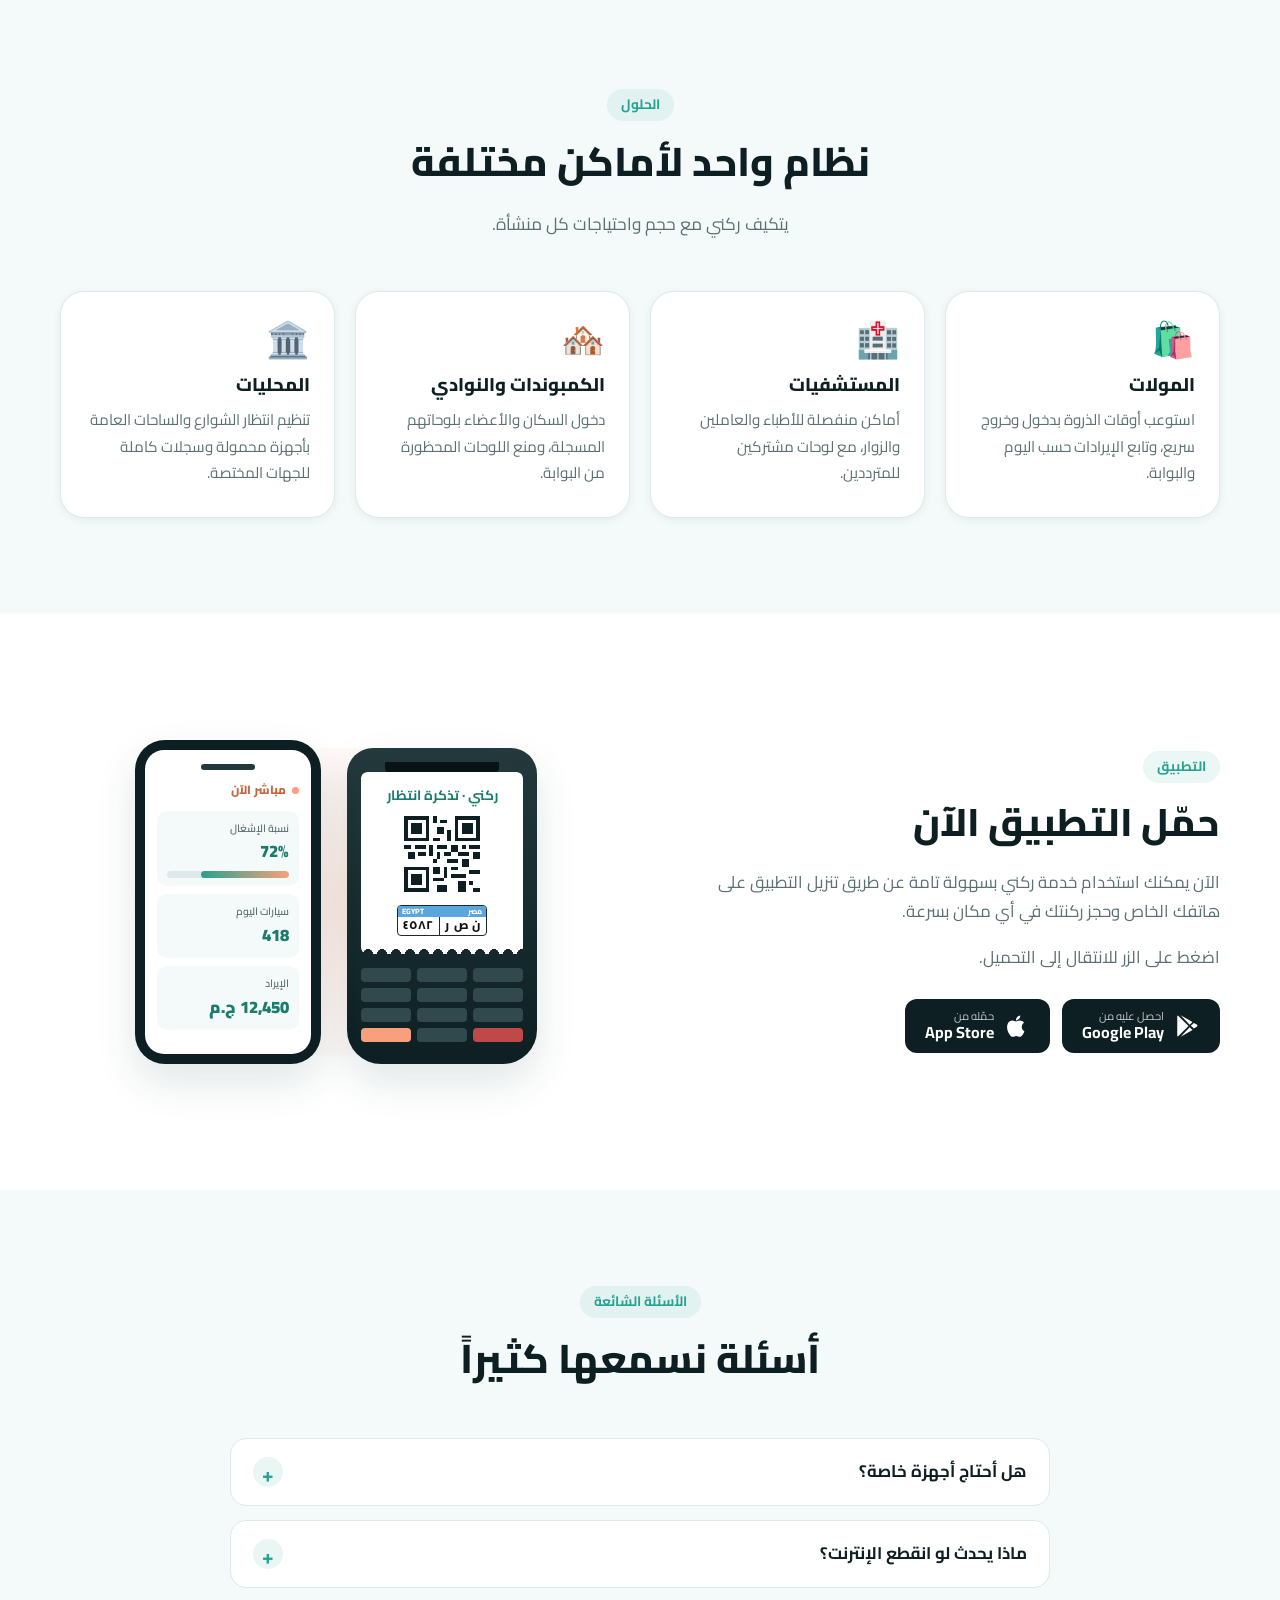
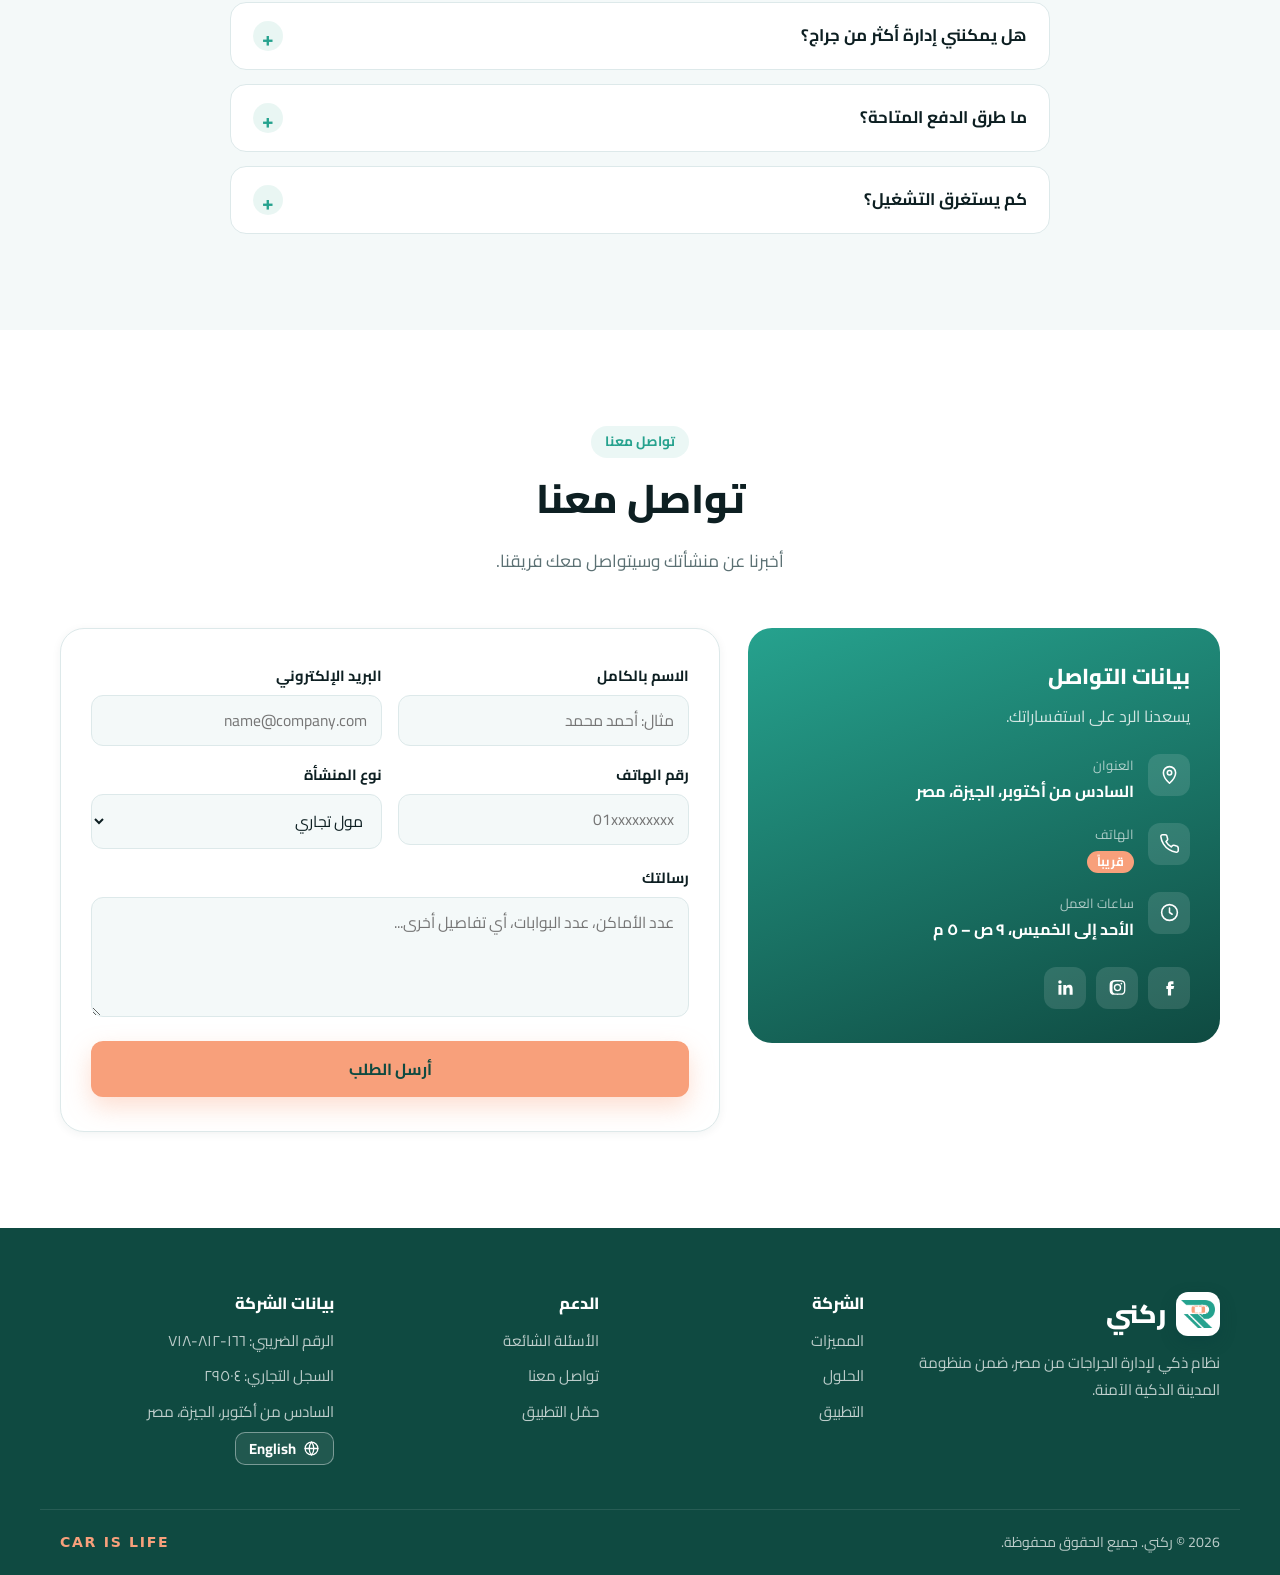
==== commit e6b98f79: "Rakkeny: go back to the Cairo font Reem Kufi was hard to read at body sizes, so the page returns to " ====
--- a/rakkeny/index.html
+++ b/rakkeny/index.html
@@ -10,7 +10,7 @@
 <link rel="icon" href="img/logo-mark.png" type="image/png">
 <link rel="preconnect" href="https://fonts.googleapis.com">
 <link rel="preconnect" href="https://fonts.gstatic.com" crossorigin>
-<link href="https://fonts.googleapis.com/css2?family=Reem+Kufi:wght@400;500;600;700&display=swap" rel="stylesheet">
+<link href="https://fonts.googleapis.com/css2?family=Cairo:wght@400;500;600;700;800;900&display=swap" rel="stylesheet">
 <style>
 :root {
   --teal: #26a28e;
@@ -35,7 +35,7 @@
 html { scroll-behavior: smooth; scroll-padding-top: var(--header-h); -webkit-text-size-adjust: 100%; }
 body {
   margin: 0;
-  font-family: "Reem Kufi", system-ui, -apple-system, "Segoe UI", Tahoma, sans-serif;
+  font-family: "Cairo", system-ui, -apple-system, "Segoe UI", Tahoma, sans-serif;
   color: var(--ink);
   background: var(--white);
   line-height: 1.75;
@@ -185,7 +185,7 @@
 /* Egyptian number plate (always Arabic, always RTL) */
 .plate {
   direction: rtl; display: inline-flex; flex-direction: column; border: 1.5px solid #1d2b2d; border-radius: 4px;
-  overflow: hidden; background: #fff; font-family: "Reem Kufi", sans-serif; line-height: 1; min-width: 74px;
+  overflow: hidden; background: #fff; font-family: "Cairo", sans-serif; line-height: 1; min-width: 74px;
 }
 .plate-top { background: #5aa7de; color: #fff; font-size: .48rem; font-weight: 800; display: flex; justify-content: space-between; padding: 2px 4px; }
 .plate-body { display: flex; font-weight: 800; font-size: .74rem; color: #111; }
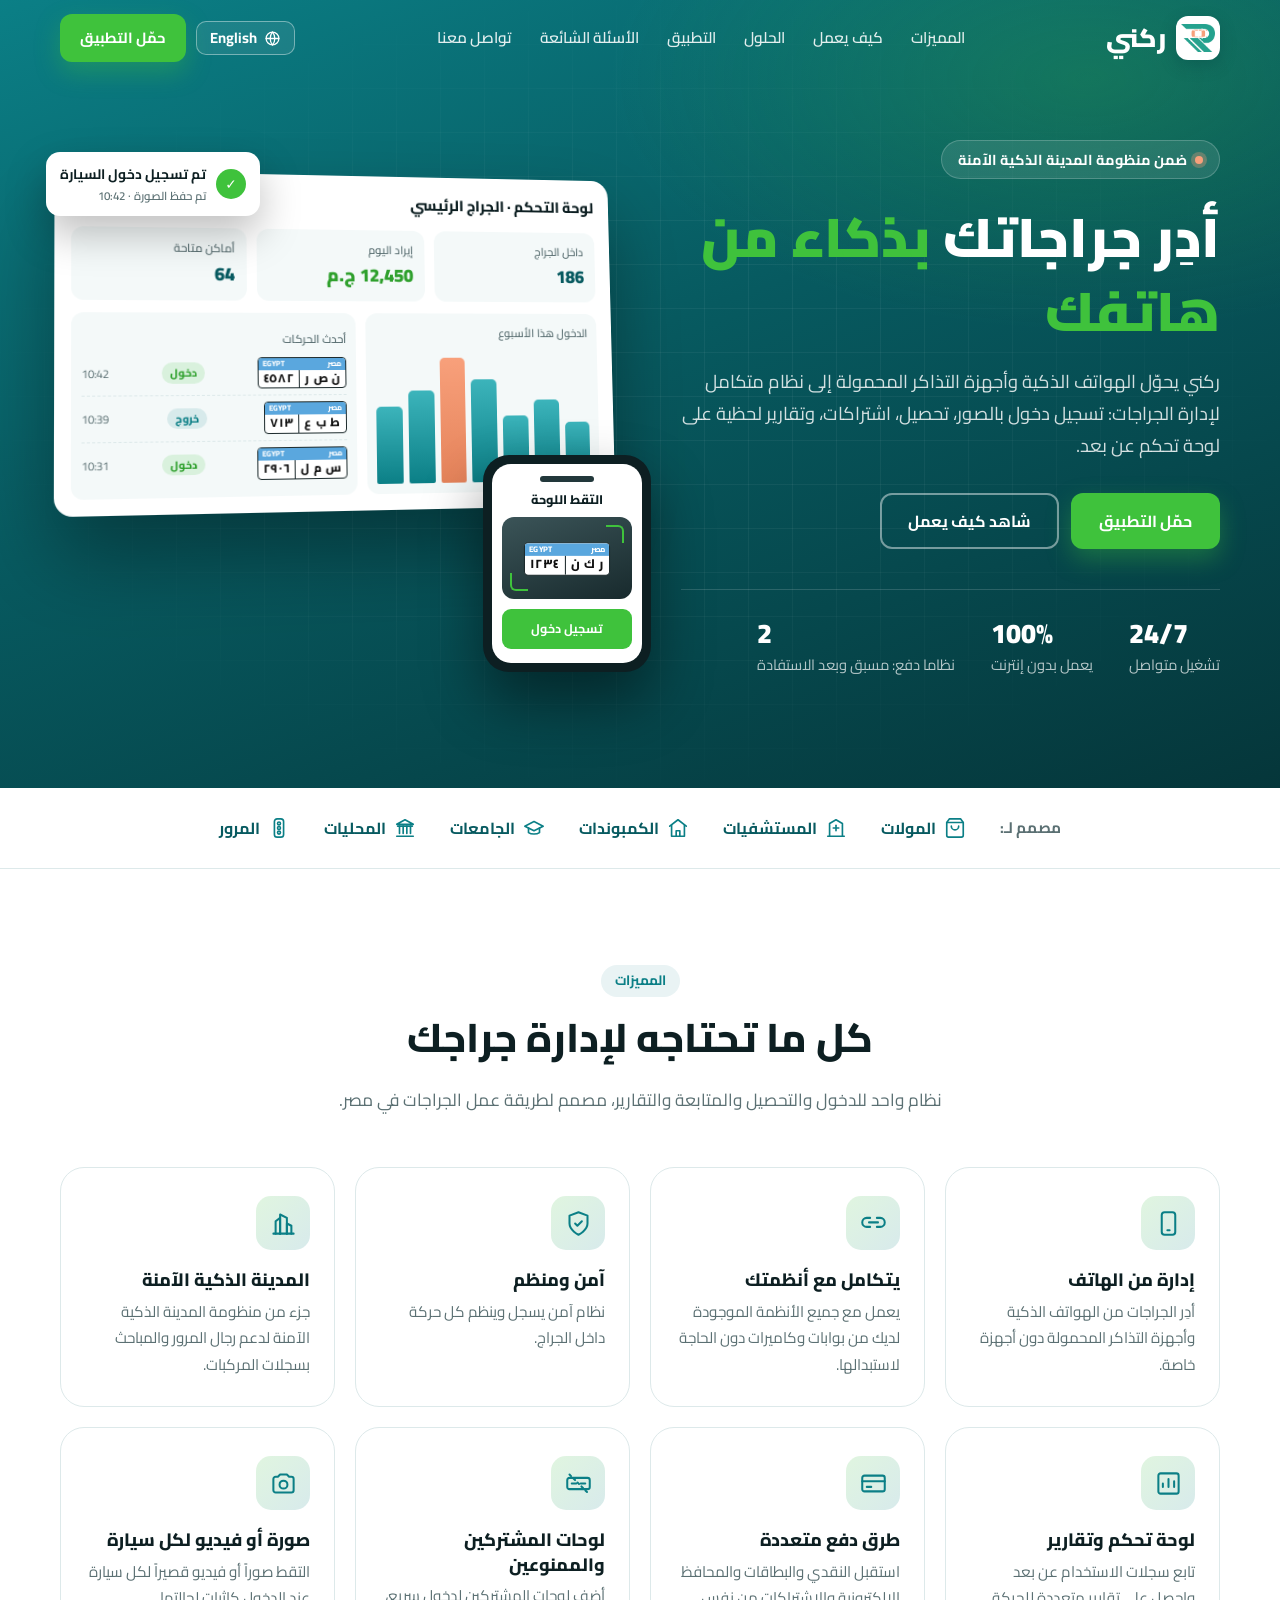
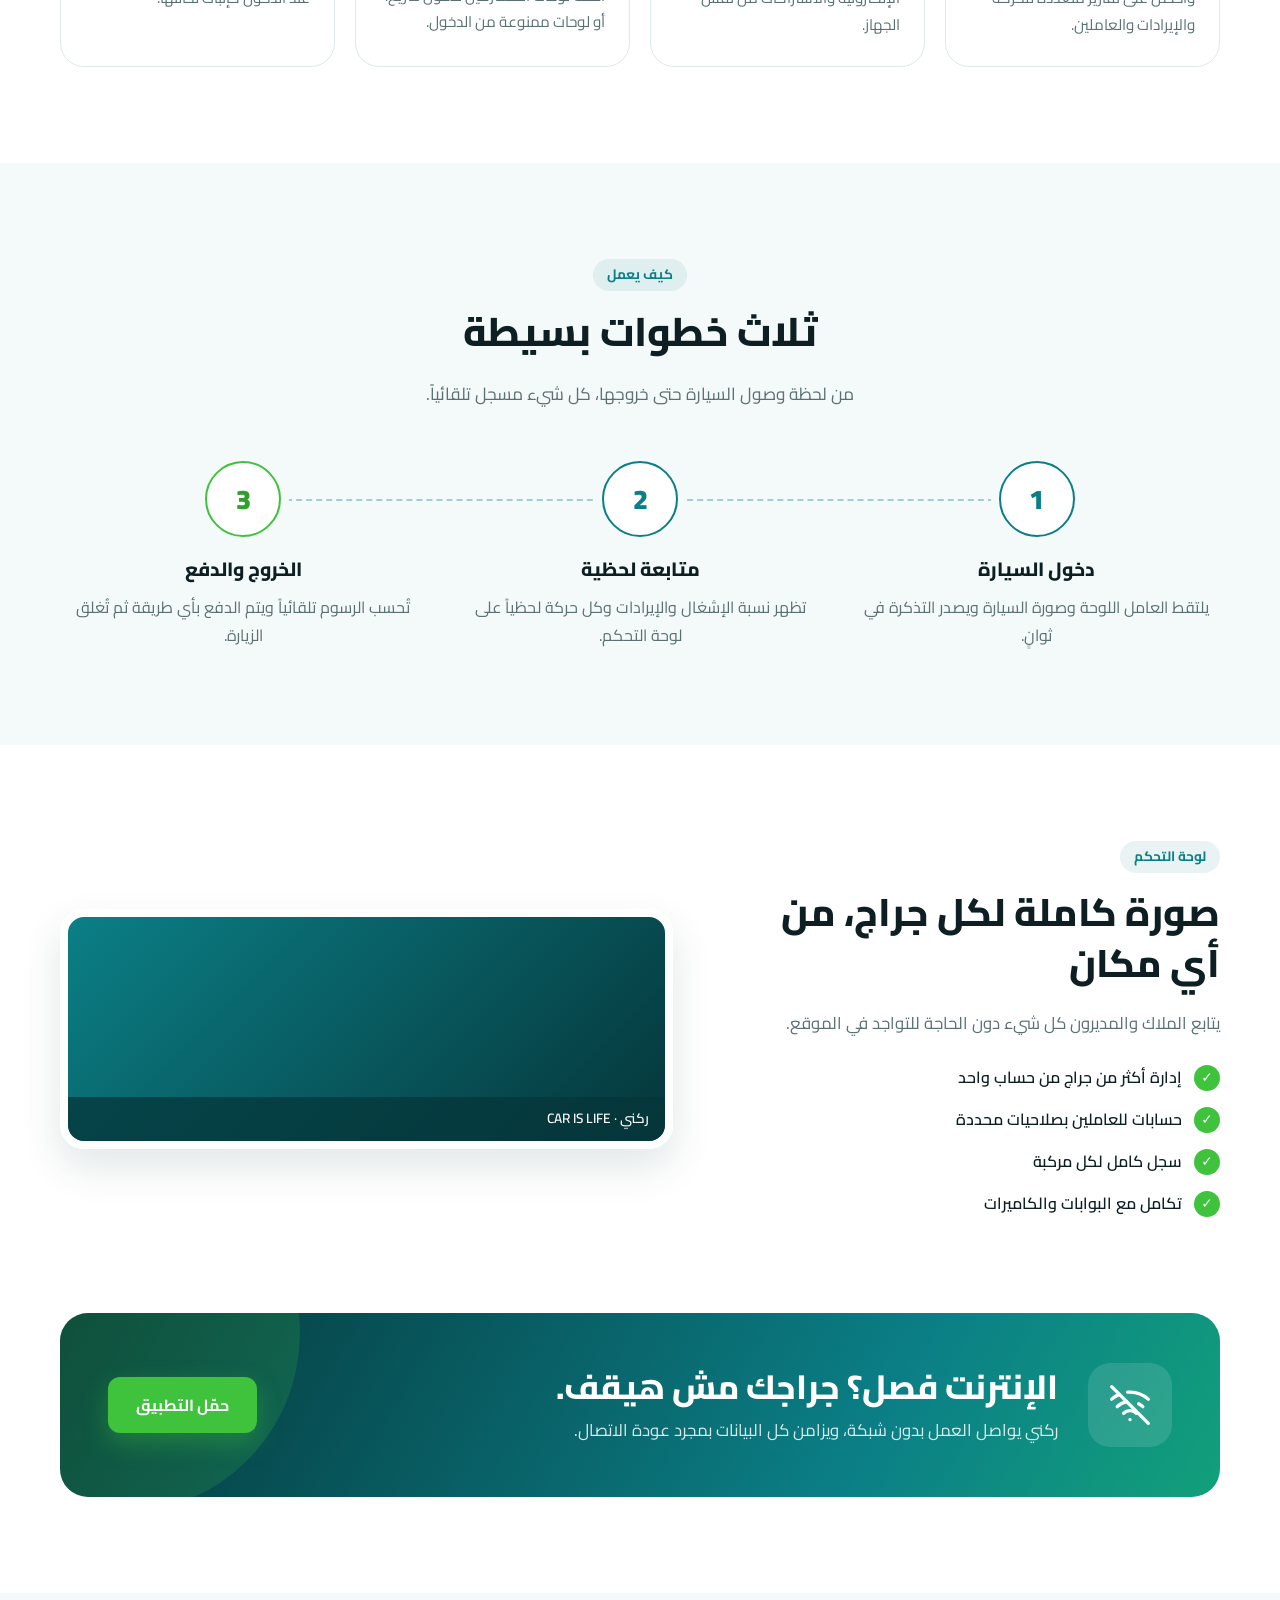
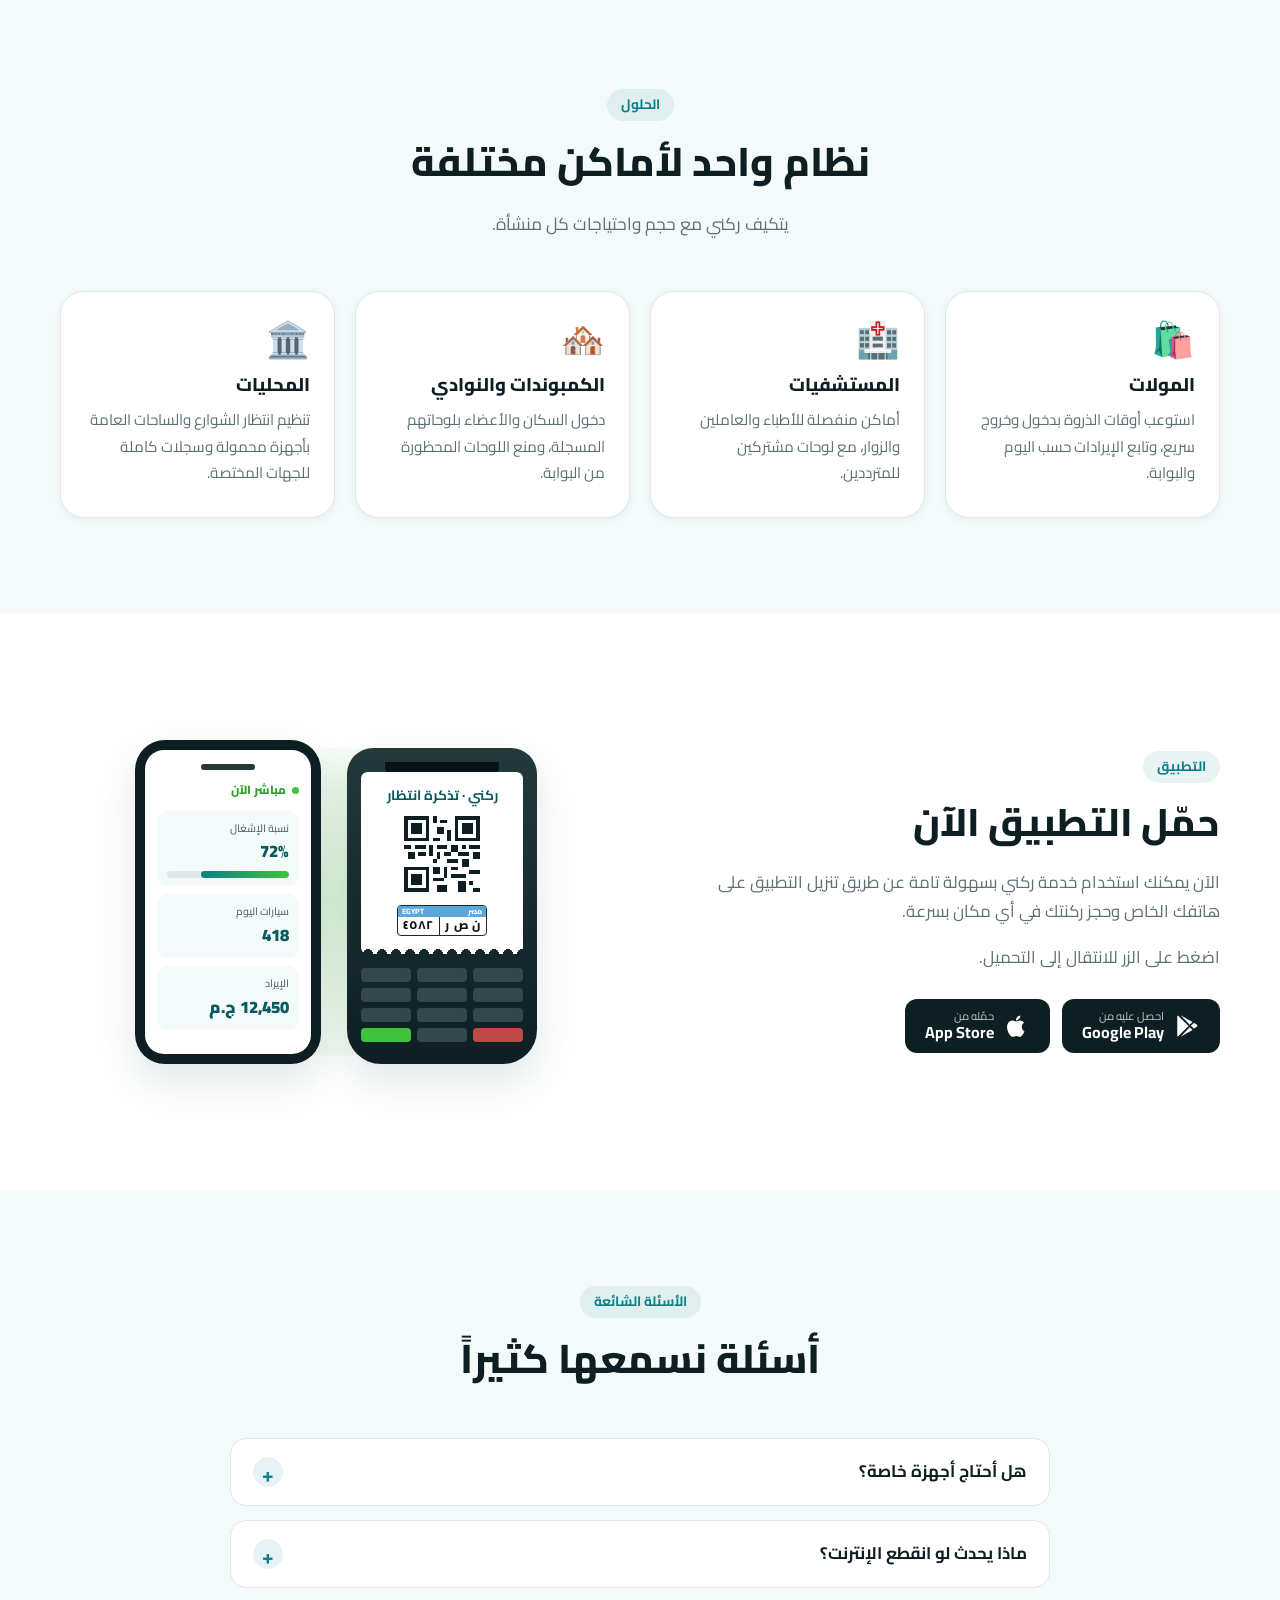
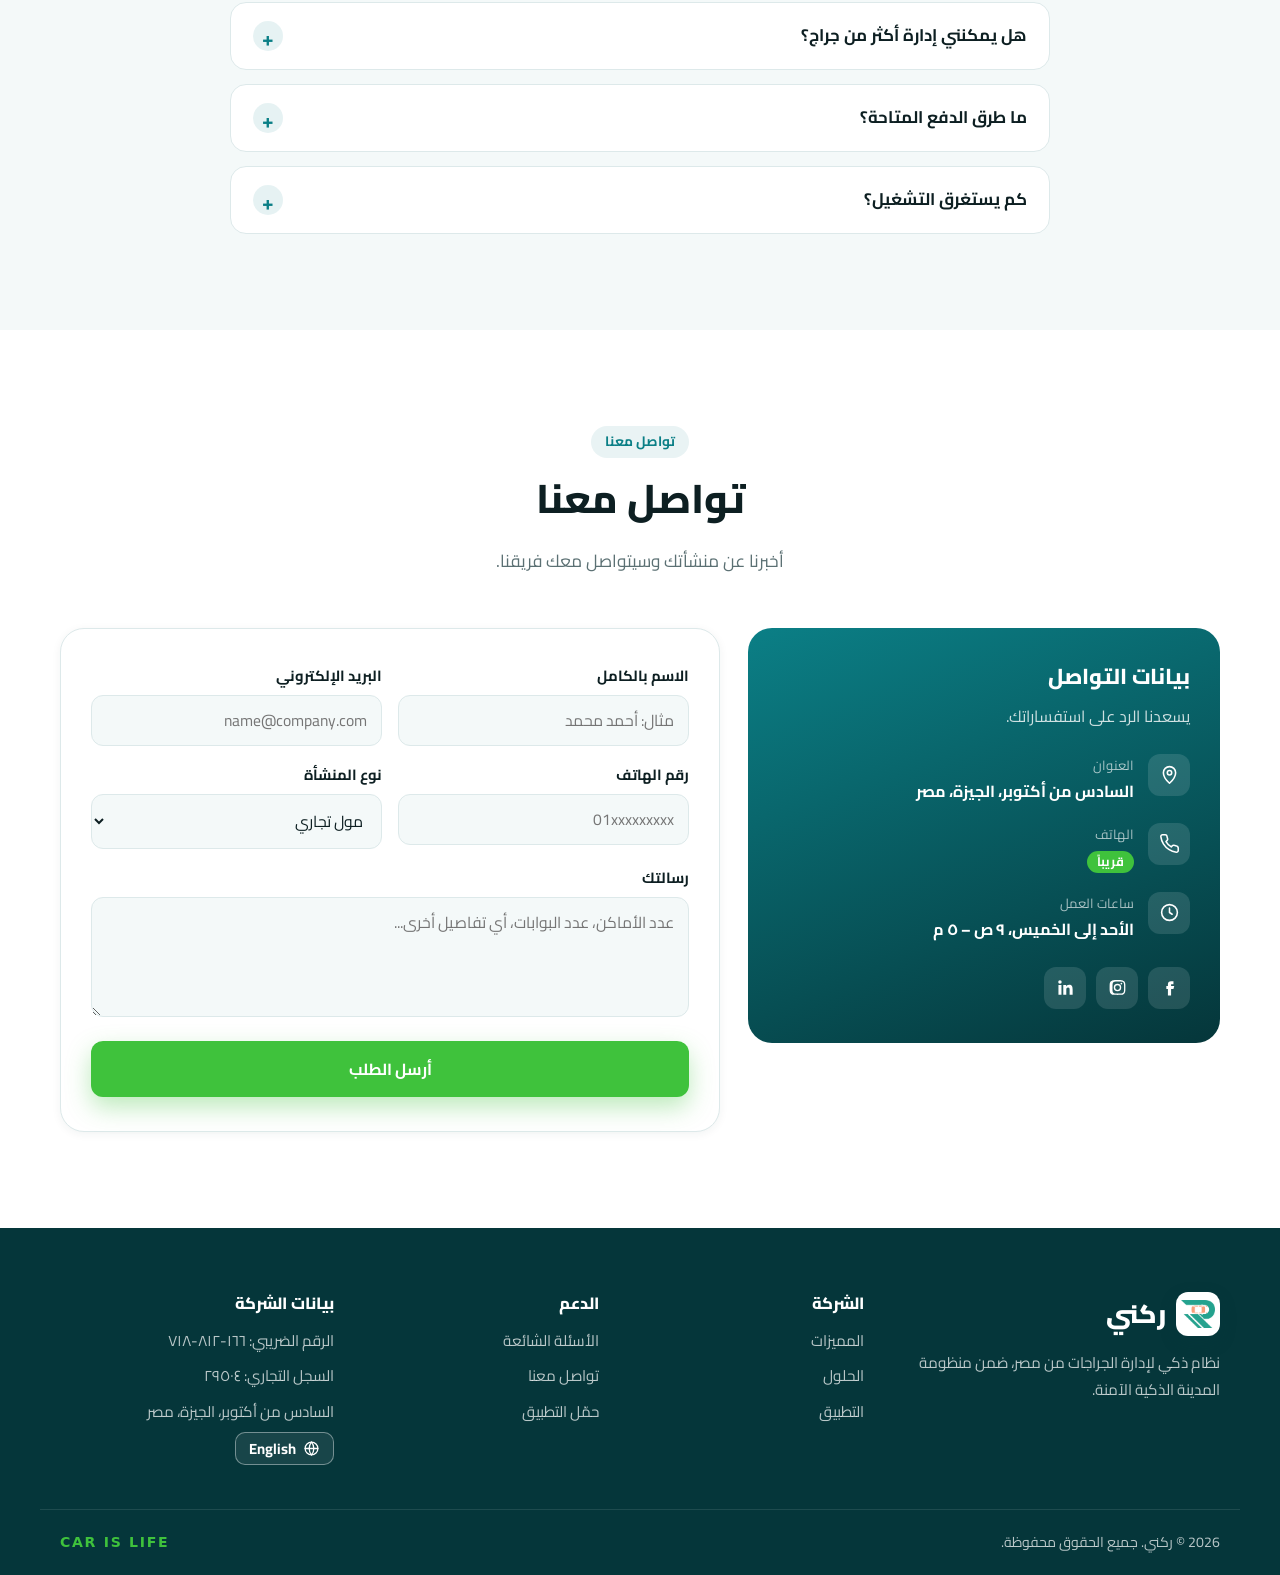
==== commit 4f5920a2: "Rakkeny: green primary, white secondary, salmon only as a small accent Back to the original teal and" ====
--- a/rakkeny/index.html
+++ b/rakkeny/index.html
@@ -6,18 +6,19 @@
 <title>ركني | نظام إدارة الجراجات الذكي</title>
 <meta name="description" content="ركني نظام ذكي لإدارة الجراجات وأماكن الانتظار من الهاتف وأجهزة التذاكر، مع لوحة تحكم عن بعد ويعمل حتى عند انقطاع الإنترنت.">
 <meta name="robots" content="noindex, nofollow">
-<meta name="theme-color" content="#1b7b6c">
+<meta name="theme-color" content="#075a60">
 <link rel="icon" href="img/logo-mark.png" type="image/png">
 <link rel="preconnect" href="https://fonts.googleapis.com">
 <link rel="preconnect" href="https://fonts.gstatic.com" crossorigin>
 <link href="https://fonts.googleapis.com/css2?family=Cairo:wght@400;500;600;700;800;900&display=swap" rel="stylesheet">
 <style>
 :root {
-  --teal: #26a28e;
-  --teal-dark: #1b7b6c;
-  --teal-darker: #0f4a41;
-  --green: #f8a07b;
-  --green-dark: #c8643b;
+  --teal: #0b7f86;
+  --teal-dark: #075a60;
+  --teal-darker: #05363a;
+  --green: #3fc23c;
+  --salmon: #f8a07b;
+  --green-dark: #2fa02d;
   --ink: #0d1f22;
   --muted: #5b7073;
   --line: #dde9ea;
@@ -57,7 +58,7 @@
 .section-head p { color: var(--muted); font-size: 1.08rem; margin: 0; }
 .eyebrow {
   display: inline-block; font-size: .85rem; font-weight: 700; color: var(--teal);
-  background: rgba(38, 162, 142, .09); padding: 4px 14px; border-radius: 999px; margin-bottom: 14px;
+  background: rgba(11, 127, 134, .09); padding: 4px 14px; border-radius: 999px; margin-bottom: 14px;
 }
 
 /* ---------- Buttons ---------- */
@@ -68,7 +69,7 @@
   white-space: nowrap;
 }
 .btn:hover { transform: translateY(-2px); }
-.btn-green { background: var(--green); color: var(--teal-darker); box-shadow: 0 10px 24px rgba(248, 160, 123, .35); }
+.btn-green { background: var(--green); color: #fff; box-shadow: 0 10px 24px rgba(63, 194, 60, .35); }
 .btn-green:hover { background: var(--green-dark); }
 .btn-outline { border-color: rgba(255, 255, 255, .45); color: #fff; }
 .btn-outline:hover { background: rgba(255, 255, 255, .1); border-color: #fff; }
@@ -103,7 +104,7 @@
   border-radius: 10px; padding: 7px 13px; font-weight: 700; font-size: .92rem; line-height: 1.2;
   transition: background-color .2s, border-color .2s, color .2s;
 }
-.lang-btn:hover { background: var(--green); border-color: var(--green); color: var(--teal-darker); }
+.lang-btn:hover { background: var(--green); border-color: var(--green); color: #fff; }
 .lang-btn svg { width: 17px; height: 17px; flex: none; fill: none; stroke: currentColor; stroke-width: 1.8; stroke-linecap: round; stroke-linejoin: round; }
 .scrolled .lang-btn, .site-header.menu-open .lang-btn { color: var(--teal-dark); border-color: var(--line); background: #fff; }
 .scrolled .lang-btn:hover, .site-header.menu-open .lang-btn:hover { color: #fff; background: var(--green); border-color: var(--green); }
@@ -121,7 +122,7 @@
   position: relative; overflow: hidden; color: #fff;
   padding-top: calc(var(--header-h) + 64px); padding-bottom: 110px;
   background:
-    radial-gradient(800px 420px at 85% 10%, rgba(248, 160, 123, .22), transparent 60%),
+    radial-gradient(800px 420px at 85% 10%, rgba(63, 194, 60, .22), transparent 60%),
     linear-gradient(160deg, var(--teal) 0%, var(--teal-dark) 45%, var(--teal-darker) 100%);
 }
 .hero::before {
@@ -137,7 +138,7 @@
   background: rgba(255, 255, 255, .1); border: 1px solid rgba(255, 255, 255, .2);
   padding: 6px 16px; border-radius: 999px; margin-bottom: 22px;
 }
-.badge .dot { width: 8px; height: 8px; border-radius: 50%; background: var(--green); box-shadow: 0 0 0 4px rgba(248, 160, 123, .25); }
+.badge .dot { width: 8px; height: 8px; border-radius: 50%; background: var(--salmon); box-shadow: 0 0 0 4px rgba(248, 160, 123, .3); }
 .hero h1 { font-size: clamp(2rem, 4.6vw, 3.4rem); font-weight: 900; margin-bottom: 18px; }
 .hero h1 .hl { color: var(--green); display: inline; }
 .hero-sub { font-size: 1.15rem; color: rgba(255, 255, 255, .82); max-width: 540px; }
@@ -171,16 +172,16 @@
 .chart { background: var(--soft); border-radius: 12px; padding: 10px; display: flex; flex-direction: column; }
 .chart small { font-size: .72rem; color: var(--muted); font-weight: 600; }
 .bars { flex: 1; display: flex; align-items: flex-end; gap: 6px; min-height: 110px; padding-top: 8px; }
-.bars i { flex: 1; border-radius: 5px 5px 2px 2px; background: linear-gradient(to top, var(--teal), #27bba0); }
-.bars i:nth-child(5) { background: linear-gradient(to top, var(--green-dark), var(--green)); }
+.bars i { flex: 1; border-radius: 5px 5px 2px 2px; background: linear-gradient(to top, var(--teal), #3cb4bb); }
+.bars i:nth-child(5) { background: linear-gradient(to top, #e5835a, var(--salmon)); }
 .entries { background: var(--soft); border-radius: 12px; padding: 10px; }
 .entries small { font-size: .72rem; color: var(--muted); font-weight: 600; }
 .entry { display: flex; align-items: center; justify-content: space-between; gap: 6px; padding: 6px 0; border-bottom: 1px dashed var(--line); }
 .entry:last-child { border-bottom: 0; }
 .entry time { font-size: .7rem; color: var(--muted); direction: ltr; }
 .tag { font-size: .66rem; font-weight: 800; padding: 1px 8px; border-radius: 999px; }
-.tag-in { background: rgba(248, 160, 123, .15); color: var(--green-dark); }
-.tag-out { background: rgba(38, 162, 142, .12); color: var(--teal); }
+.tag-in { background: rgba(63, 194, 60, .15); color: var(--green-dark); }
+.tag-out { background: rgba(11, 127, 134, .12); color: var(--teal); }
 
 /* Egyptian number plate (always Arabic, always RTL) */
 .plate {
@@ -237,7 +238,7 @@
 .feature:hover { transform: translateY(-6px); box-shadow: var(--shadow); border-color: transparent; }
 .icon {
   width: 54px; height: 54px; border-radius: 15px; display: grid; place-items: center; margin-bottom: 18px;
-  background: linear-gradient(135deg, rgba(248, 160, 123, .16), rgba(38, 162, 142, .16));
+  background: linear-gradient(135deg, rgba(63, 194, 60, .16), rgba(11, 127, 134, .16));
 }
 .icon svg { width: 27px; height: 27px; stroke: var(--teal); fill: none; stroke-width: 1.8; stroke-linecap: round; stroke-linejoin: round; }
 .feature h3 { font-size: 1.12rem; margin-bottom: 6px; }
@@ -246,7 +247,7 @@
 /* ---------- Steps ---------- */
 .steps { position: relative; display: grid; grid-template-columns: repeat(3, 1fr); gap: 30px; list-style: none; margin: 0; padding: 0; }
 .steps::before {
-  content: ""; position: absolute; top: 38px; inset-inline: 16%; border-top: 2.5px dashed rgba(38, 162, 142, .35); z-index: 0;
+  content: ""; position: absolute; top: 38px; inset-inline: 16%; border-top: 2.5px dashed rgba(11, 127, 134, .35); z-index: 0;
 }
 .step { position: relative; z-index: 1; text-align: center; padding-inline: 10px; }
 .step-num {
@@ -280,11 +281,11 @@
 .offline { padding-block: 0 96px; }
 .offline-box {
   position: relative; overflow: hidden; border-radius: 28px; padding: 50px 48px; color: #fff;
-  background: linear-gradient(120deg, var(--teal-darker), var(--teal) 70%, #27bba0);
+  background: linear-gradient(120deg, var(--teal-darker), var(--teal) 70%, #12a07b);
   display: grid; grid-template-columns: auto 1fr auto; gap: 30px; align-items: center;
 }
 .offline-box::after {
-  content: ""; position: absolute; width: 360px; height: 360px; border-radius: 50%; background: rgba(248, 160, 123, .18);
+  content: ""; position: absolute; width: 360px; height: 360px; border-radius: 50%; background: rgba(63, 194, 60, .18);
   inset-inline-end: -120px; top: -160px; pointer-events: none;
 }
 .offline-icon { width: 84px; height: 84px; border-radius: 22px; background: rgba(255, 255, 255, .12); display: grid; place-items: center; }
@@ -315,7 +316,7 @@
 .store small { display: block; font-size: .7rem; opacity: .75; line-height: 1.2; }
 .store b { display: block; font-size: 1rem; line-height: 1.3; }
 .devices { position: relative; display: flex; justify-content: center; align-items: flex-end; gap: 26px; padding: 30px 0; }
-.devices::before { content: ""; position: absolute; inset: 10% 5%; border-radius: 50%; background: radial-gradient(circle, rgba(248, 160, 123, .2), transparent 70%); }
+.devices::before { content: ""; position: absolute; inset: 10% 5%; border-radius: 50%; background: radial-gradient(circle, rgba(63, 194, 60, .2), transparent 70%); }
 .pos {
   position: relative; width: 190px; background: linear-gradient(180deg, #23393c, #0d1f22); border-radius: 26px 26px 34px 34px;
   padding: 14px 14px 22px; box-shadow: var(--shadow);
@@ -347,7 +348,7 @@
 /* ---------- FAQ ---------- */
 .faq { max-width: 820px; margin-inline: auto; display: grid; gap: 14px; }
 .faq details { background: #fff; border: 1px solid var(--line); border-radius: var(--radius); padding: 0 22px; transition: box-shadow .25s, border-color .25s; }
-.faq details[open] { box-shadow: var(--shadow-sm); border-color: rgba(38, 162, 142, .35); }
+.faq details[open] { box-shadow: var(--shadow-sm); border-color: rgba(11, 127, 134, .35); }
 .faq summary {
   list-style: none; cursor: pointer; padding: 18px 0; font-weight: 700; font-size: 1.05rem;
   display: flex; justify-content: space-between; align-items: center; gap: 16px;
@@ -355,7 +356,7 @@
 .faq summary::-webkit-details-marker { display: none; }
 .faq summary::after {
   content: "+"; flex: none; width: 30px; height: 30px; border-radius: 50%; display: grid; place-items: center;
-  background: rgba(38, 162, 142, .1); color: var(--teal); font-size: 1.3rem; font-weight: 700; transition: transform .25s;
+  background: rgba(11, 127, 134, .1); color: var(--teal); font-size: 1.3rem; font-weight: 700; transition: transform .25s;
 }
 .faq details[open] summary::after { transform: rotate(45deg); }
 .faq details p { color: var(--muted); padding-bottom: 18px; margin: 0; }
@@ -388,7 +389,7 @@
   border: 1.5px solid var(--line); border-radius: 12px; padding: 11px 14px; transition: border-color .2s, background-color .2s, box-shadow .2s;
 }
 .field textarea { resize: vertical; min-height: 120px; }
-.field input:focus, .field select:focus, .field textarea:focus { outline: none; border-color: var(--teal); background: #fff; box-shadow: 0 0 0 4px rgba(38, 162, 142, .12); }
+.field input:focus, .field select:focus, .field textarea:focus { outline: none; border-color: var(--teal); background: #fff; box-shadow: 0 0 0 4px rgba(11, 127, 134, .12); }
 .field input[type="email"], .field input[type="tel"] { direction: ltr; text-align: start; }
 [dir="rtl"] .field input[type="email"], [dir="rtl"] .field input[type="tel"] { text-align: right; }
 .form .btn { width: 100%; }
@@ -445,7 +446,7 @@
 @media (max-width: 720px) {
   .section { padding-block: 72px; }
   .steps { grid-template-columns: 1fr; gap: 36px; }
-  .steps::before { top: 38px; bottom: 38px; inset-inline: auto; inset-inline-start: 50%; border-top: 0; border-inline-start: 2.5px dashed rgba(38, 162, 142, .35); }
+  .steps::before { top: 38px; bottom: 38px; inset-inline: auto; inset-inline-start: 50%; border-top: 0; border-inline-start: 2.5px dashed rgba(11, 127, 134, .35); }
   .footer-grid { grid-template-columns: 1fr; }
 }
 @media (max-width: 560px) {
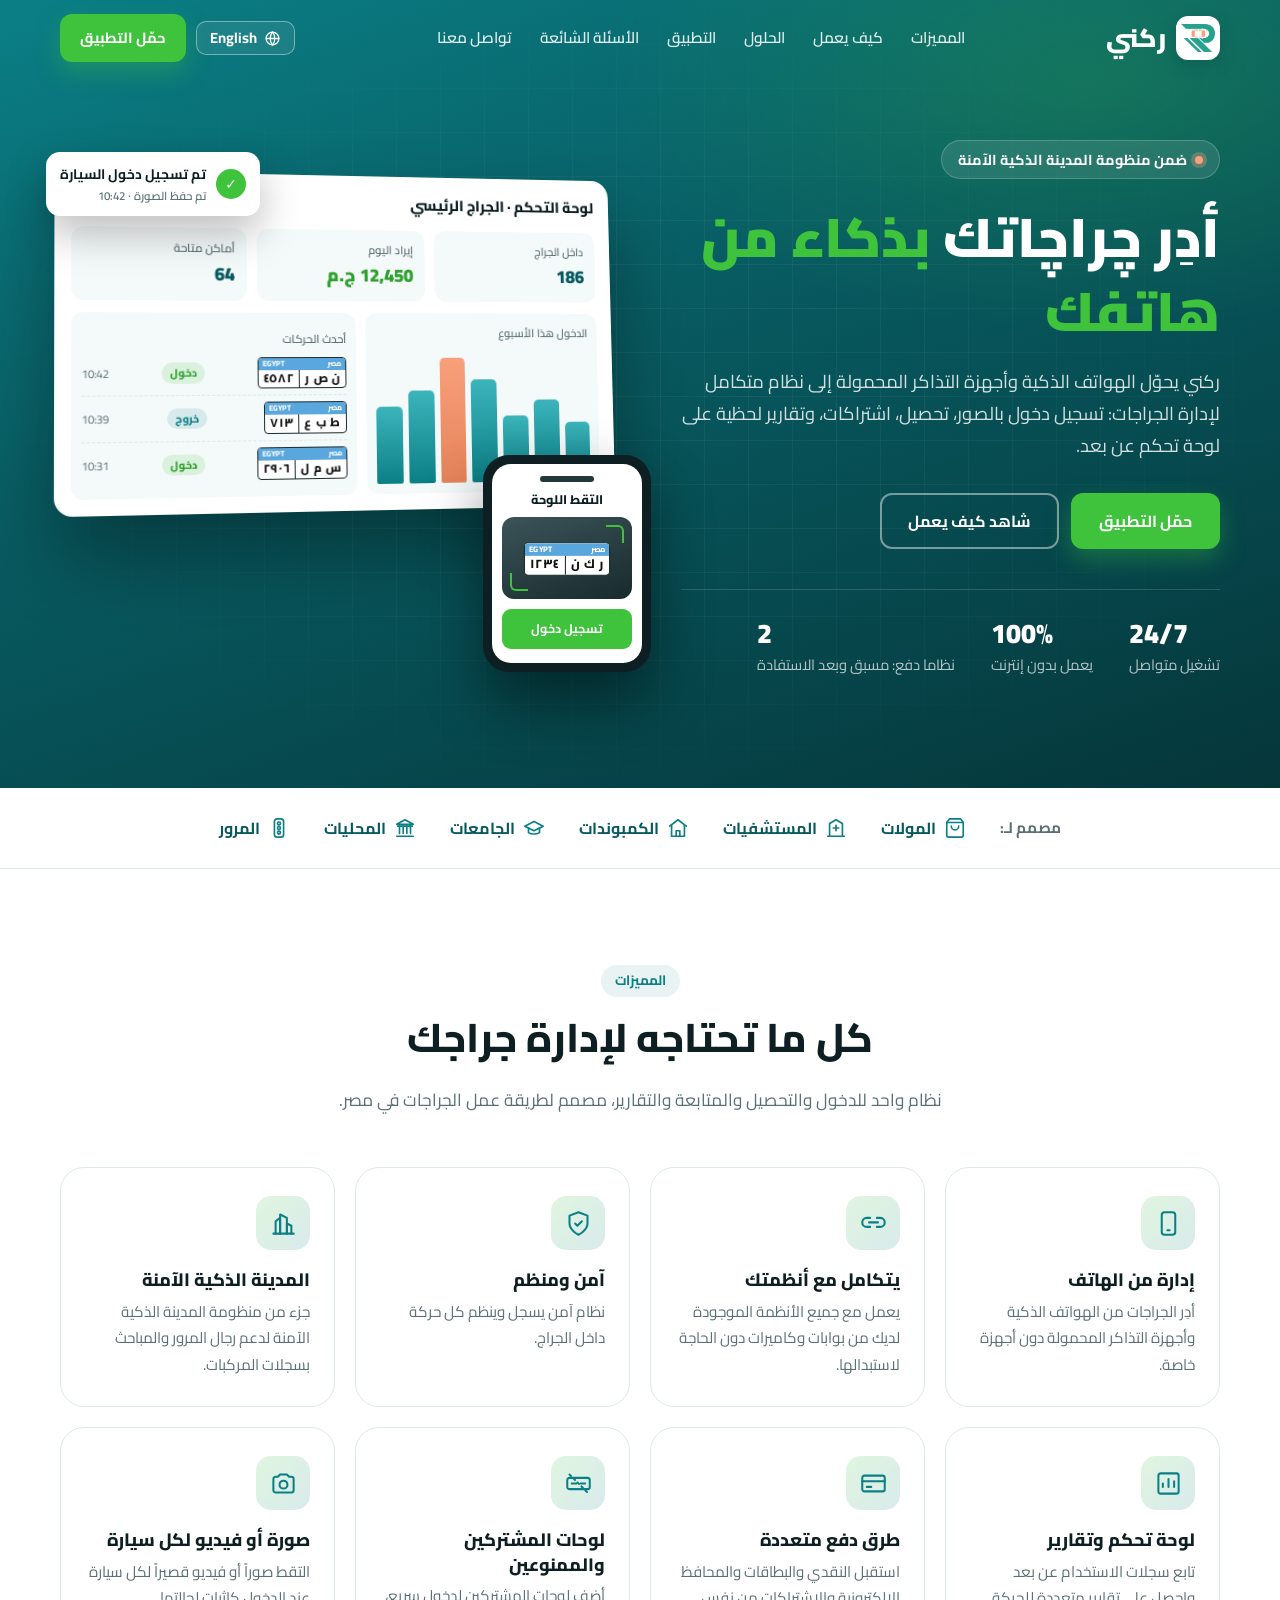
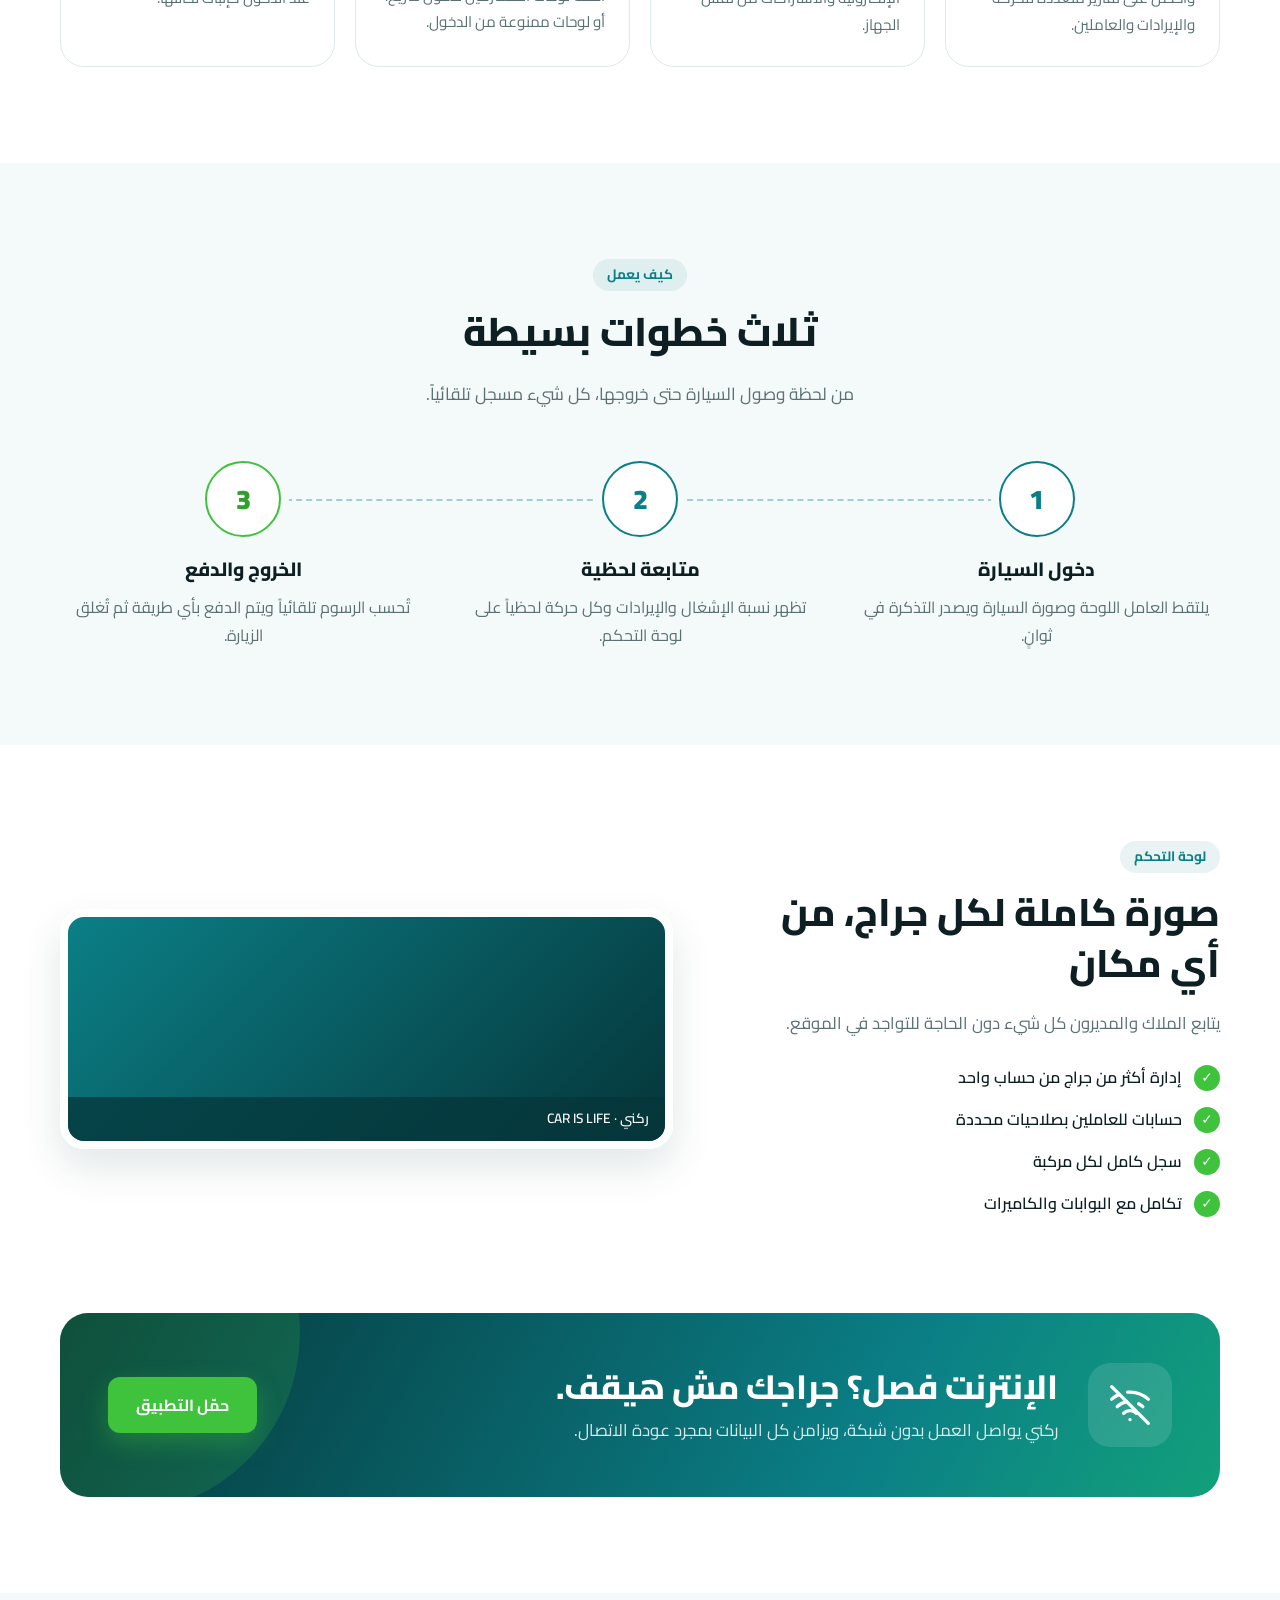
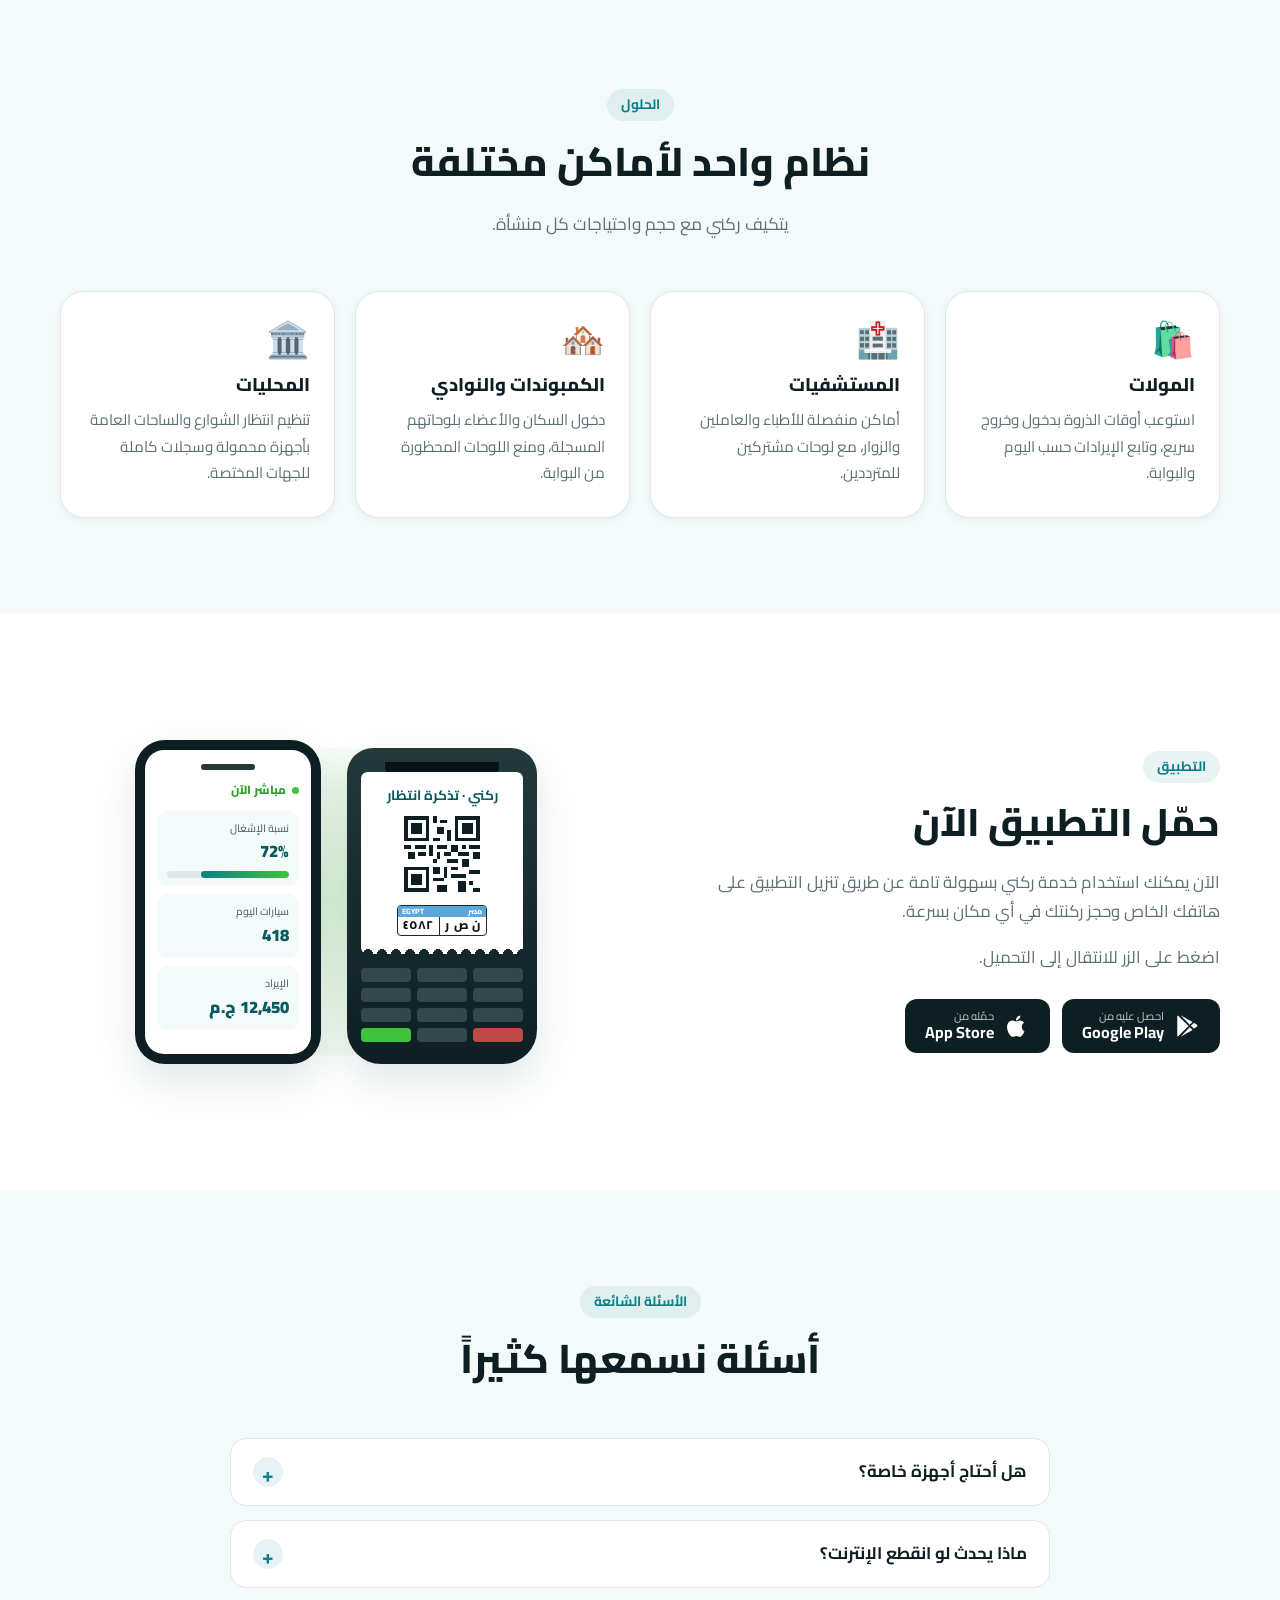
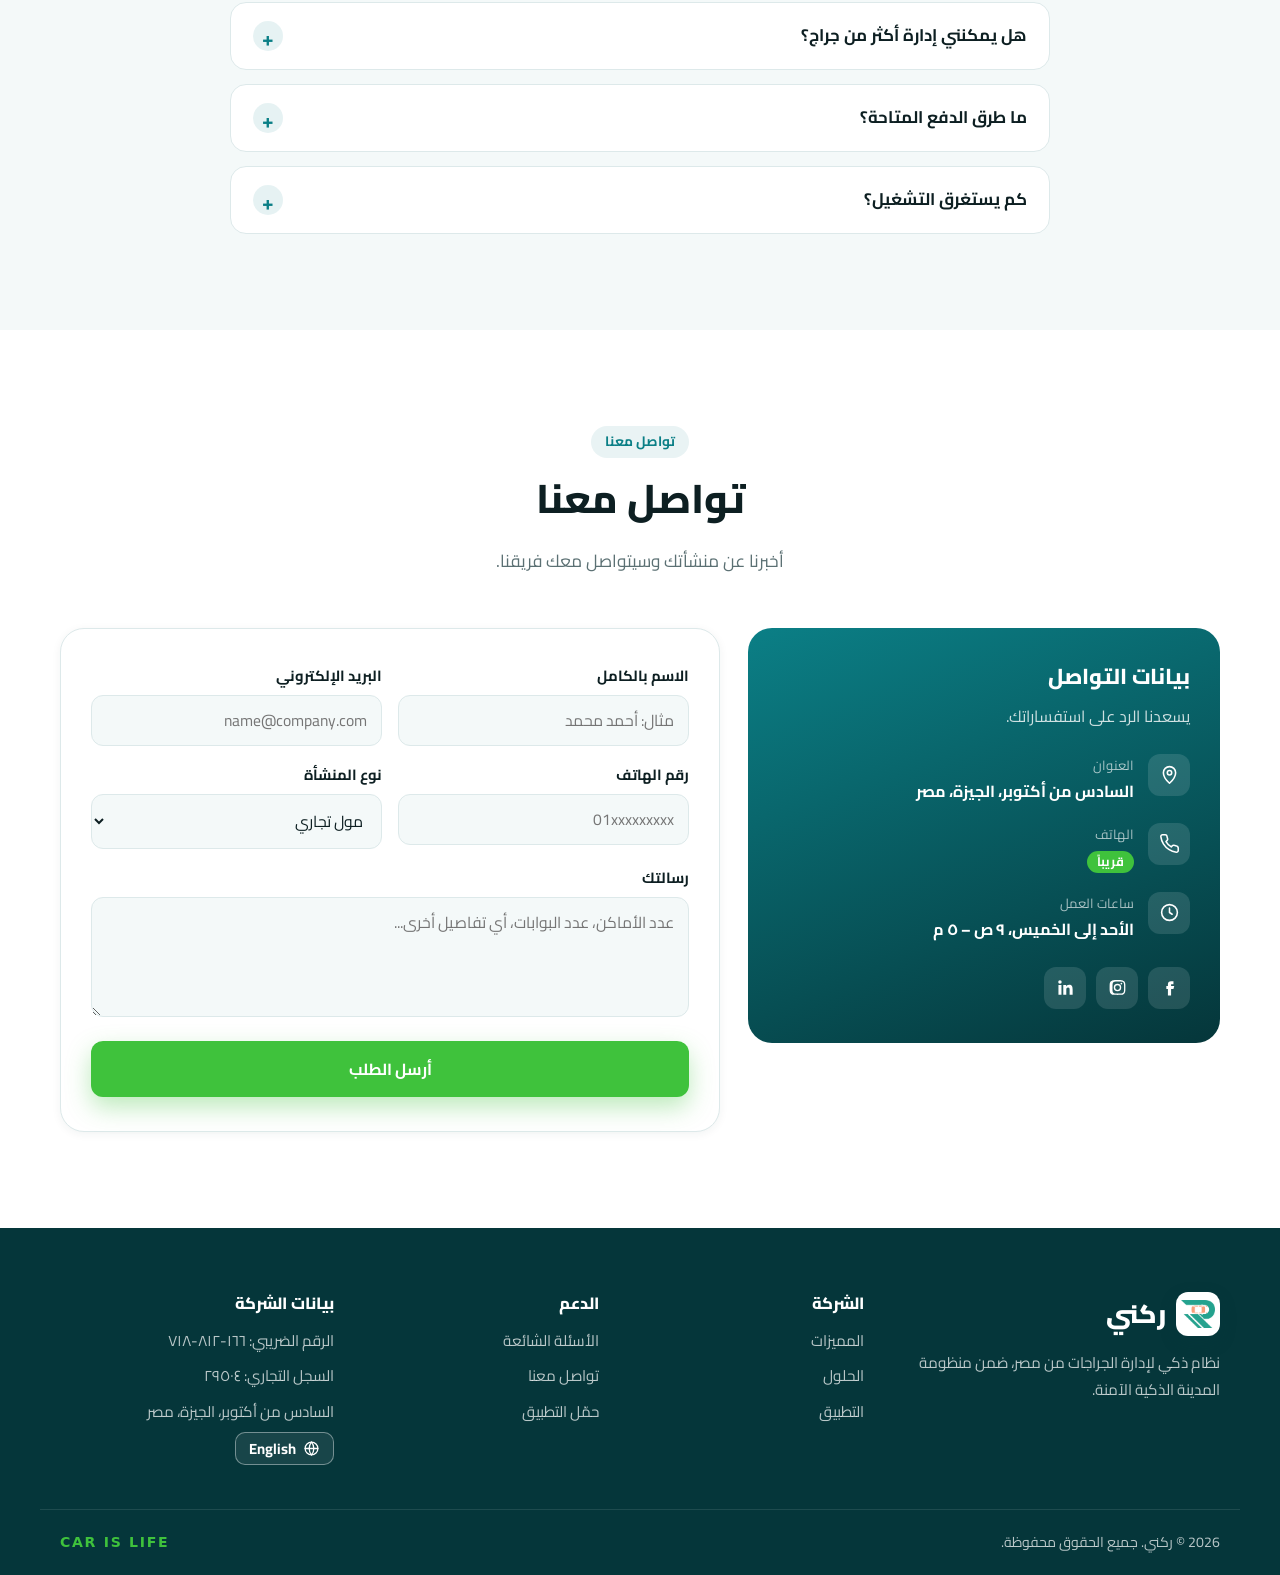
==== commit 9a10436e: "Rakkeny: spell the hero word as چراچاتك Co-Authored-By: Claude Opus 5.5 <noreply@anthropic.com> Clau" ====
--- a/rakkeny/index.html
+++ b/rakkeny/index.html
@@ -513,7 +513,7 @@
     <div class="container hero-inner">
       <div>
         <span class="badge"><span class="dot"></span><span data-en="Part of the Safe Smart City system">ضمن منظومة المدينة الذكية الآمنة</span></span>
-        <h1><span data-en="Run your parking lots">أدِر جراجاتك</span> <span class="hl" data-en="smartly from your phone">بذكاء من هاتفك</span></h1>
+        <h1><span data-en="Run your parking lots">أدِر چراچاتك</span> <span class="hl" data-en="smartly from your phone">بذكاء من هاتفك</span></h1>
         <p class="hero-sub" data-en="Rakkeny turns smartphones and handheld ticket devices into a complete parking system: check-ins with photos, payments, subscriptions and live reports on a remote dashboard.">
           ركني يحوّل الهواتف الذكية وأجهزة التذاكر المحمولة إلى نظام متكامل لإدارة الجراجات: تسجيل دخول بالصور، تحصيل، اشتراكات، وتقارير لحظية على لوحة تحكم عن بعد.
         </p>
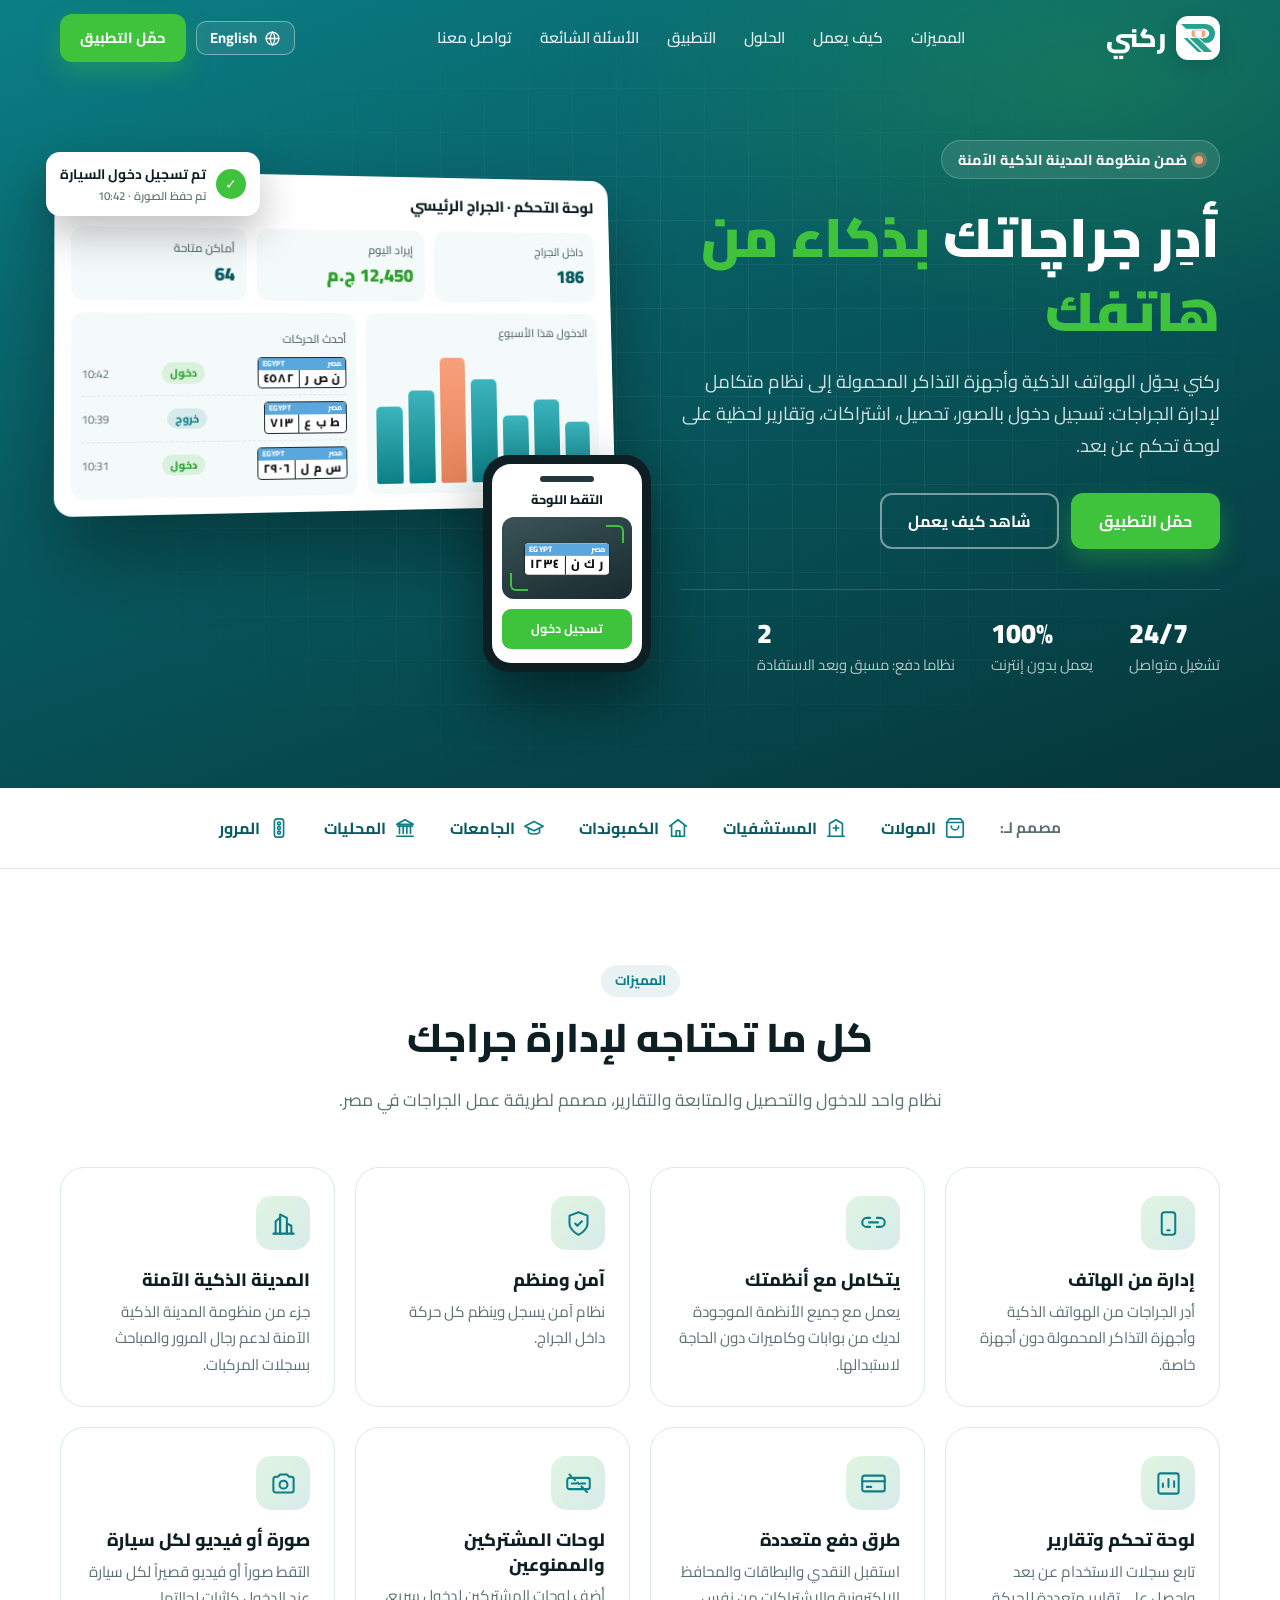
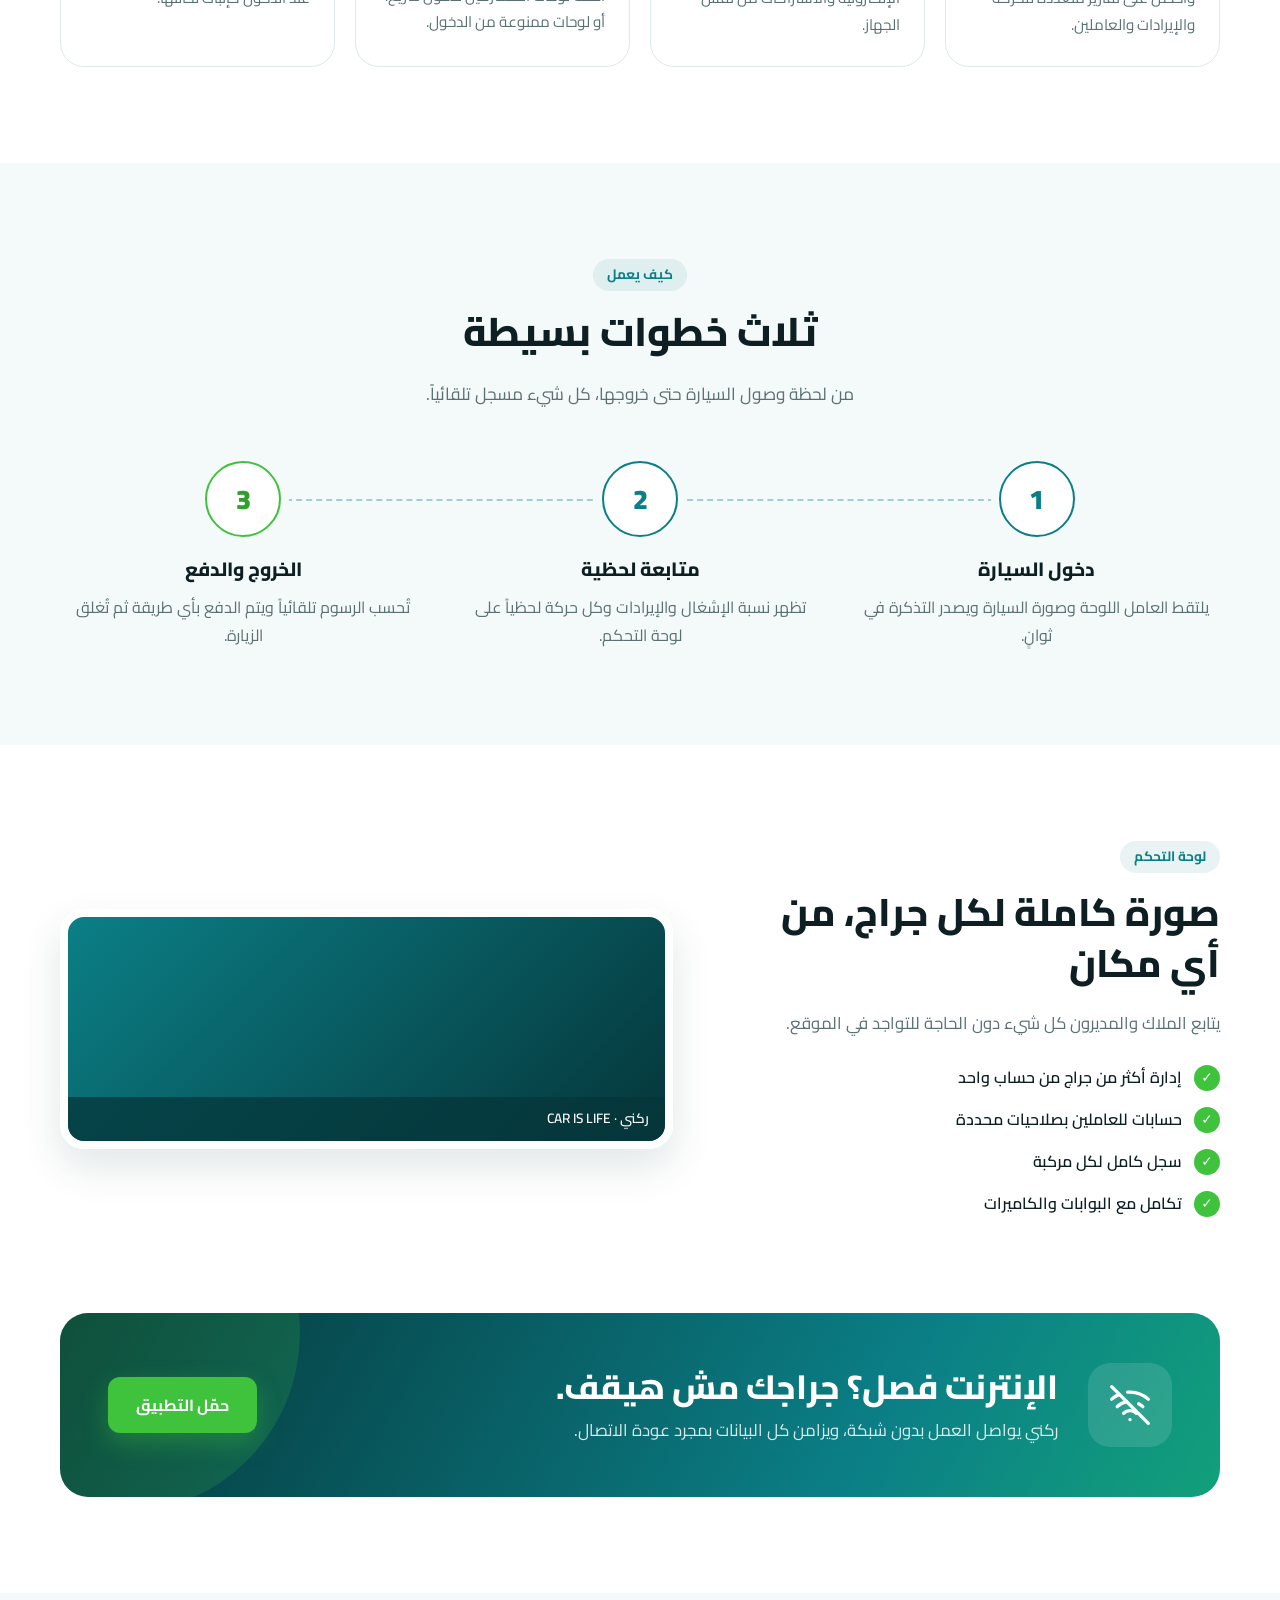
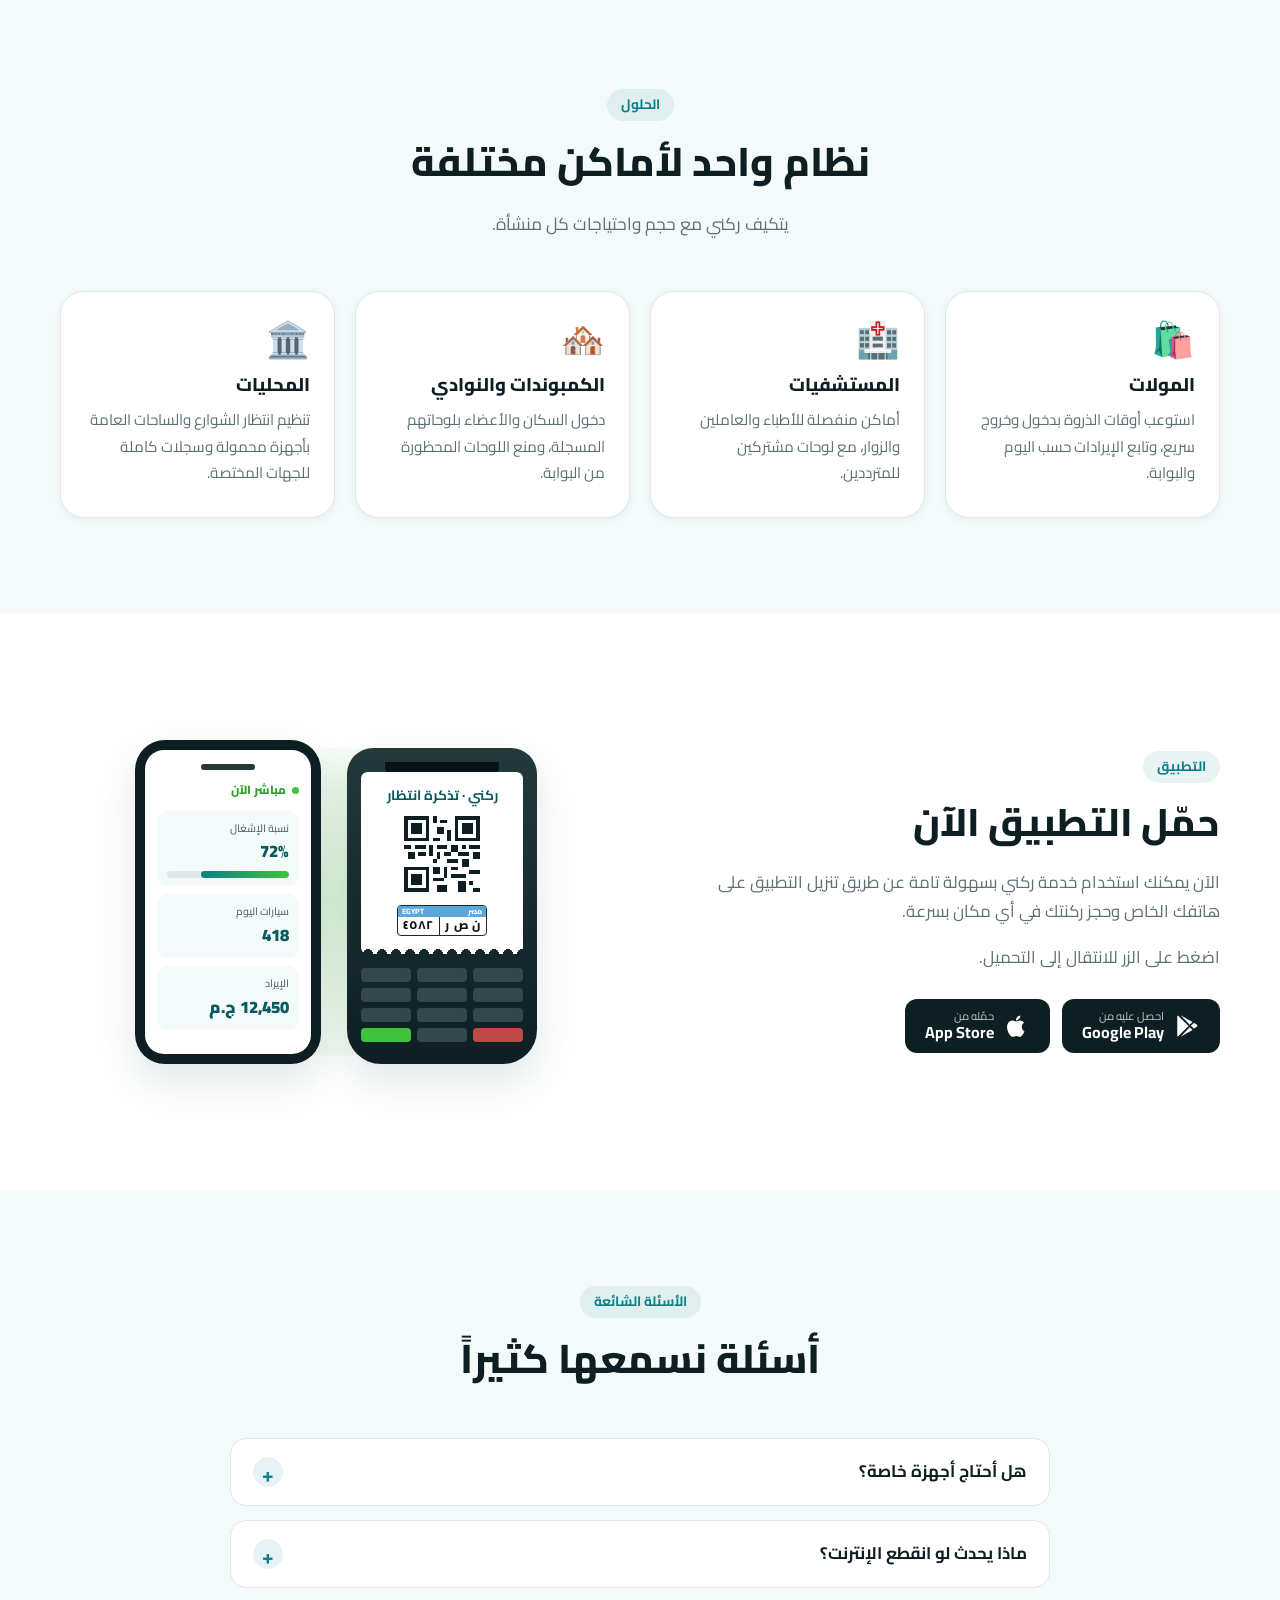
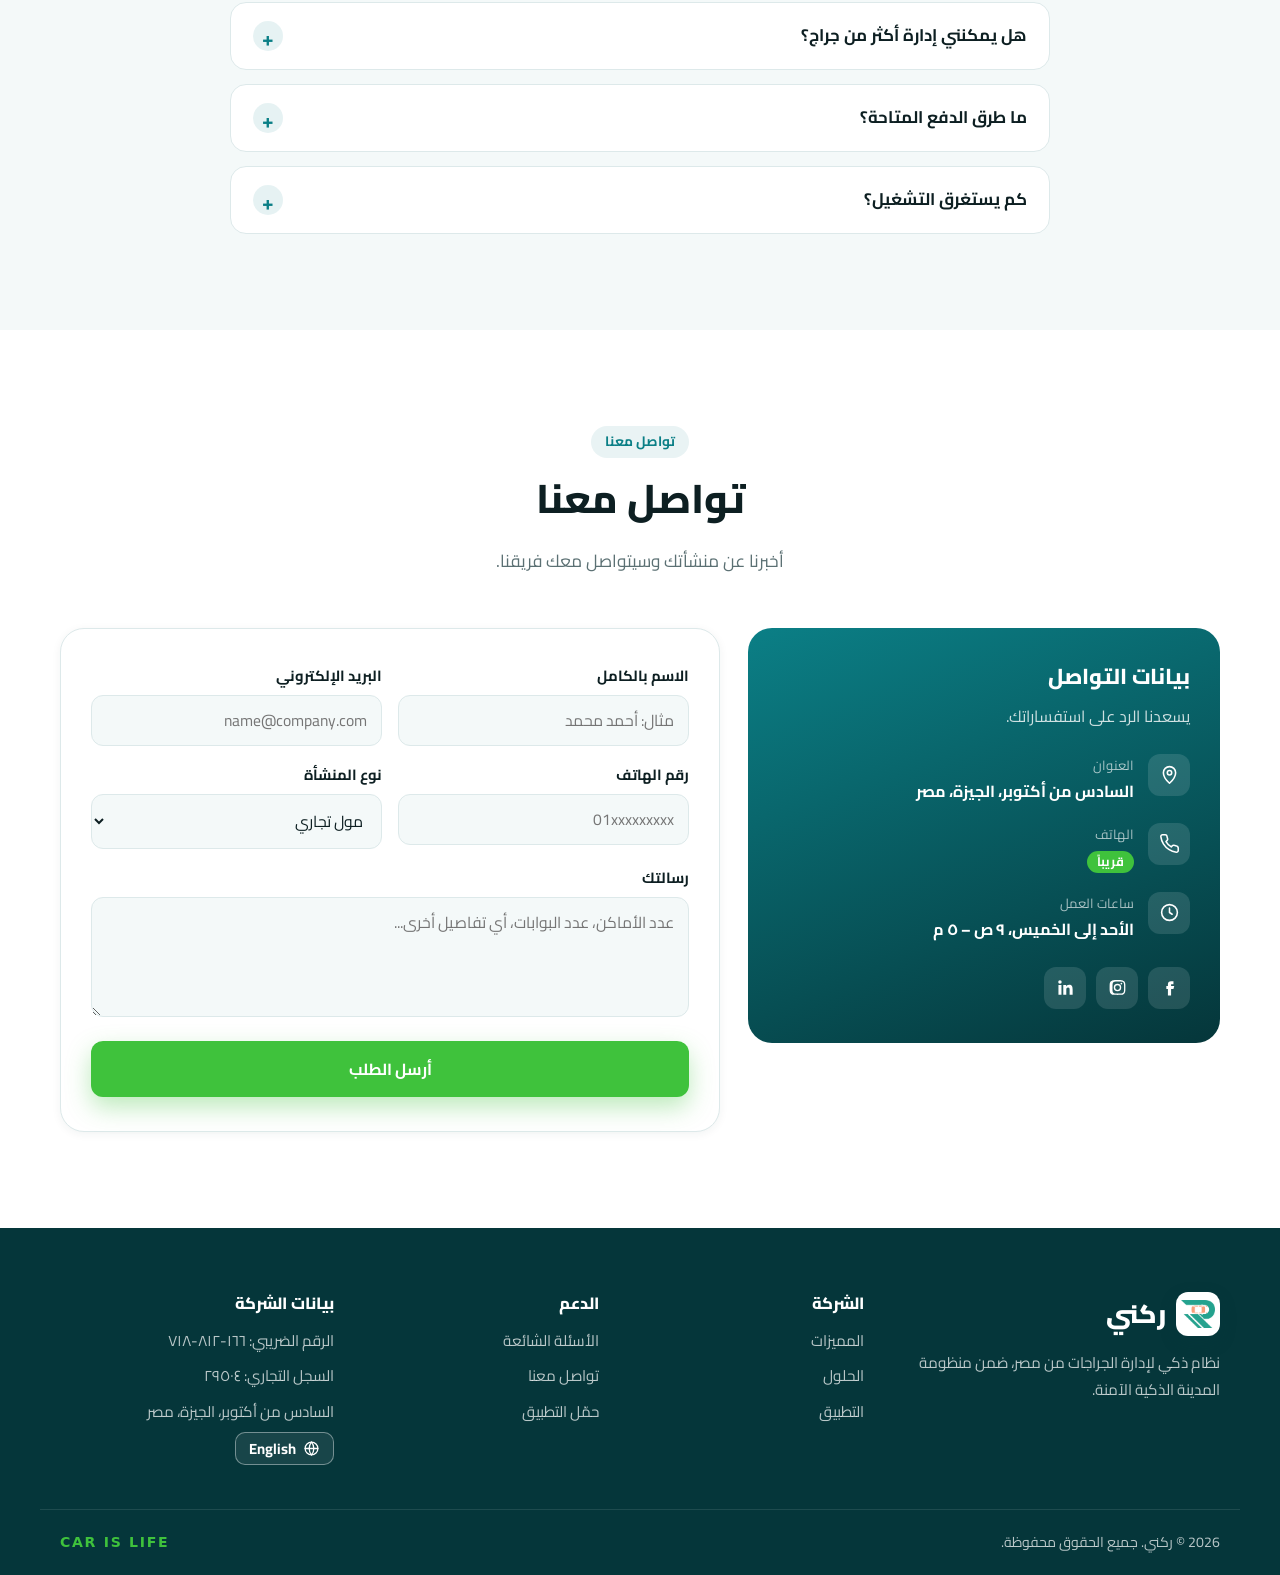
==== commit 3e32b8f1: "Rakkeny: spell the hero word as جراچاتك Co-Authored-By: Claude Opus 5.5 <noreply@anthropic.com> Clau" ====
--- a/rakkeny/index.html
+++ b/rakkeny/index.html
@@ -513,7 +513,7 @@
     <div class="container hero-inner">
       <div>
         <span class="badge"><span class="dot"></span><span data-en="Part of the Safe Smart City system">ضمن منظومة المدينة الذكية الآمنة</span></span>
-        <h1><span data-en="Run your parking lots">أدِر چراچاتك</span> <span class="hl" data-en="smartly from your phone">بذكاء من هاتفك</span></h1>
+        <h1><span data-en="Run your parking lots">أدِر جراچاتك</span> <span class="hl" data-en="smartly from your phone">بذكاء من هاتفك</span></h1>
         <p class="hero-sub" data-en="Rakkeny turns smartphones and handheld ticket devices into a complete parking system: check-ins with photos, payments, subscriptions and live reports on a remote dashboard.">
           ركني يحوّل الهواتف الذكية وأجهزة التذاكر المحمولة إلى نظام متكامل لإدارة الجراجات: تسجيل دخول بالصور، تحصيل، اشتراكات، وتقارير لحظية على لوحة تحكم عن بعد.
         </p>
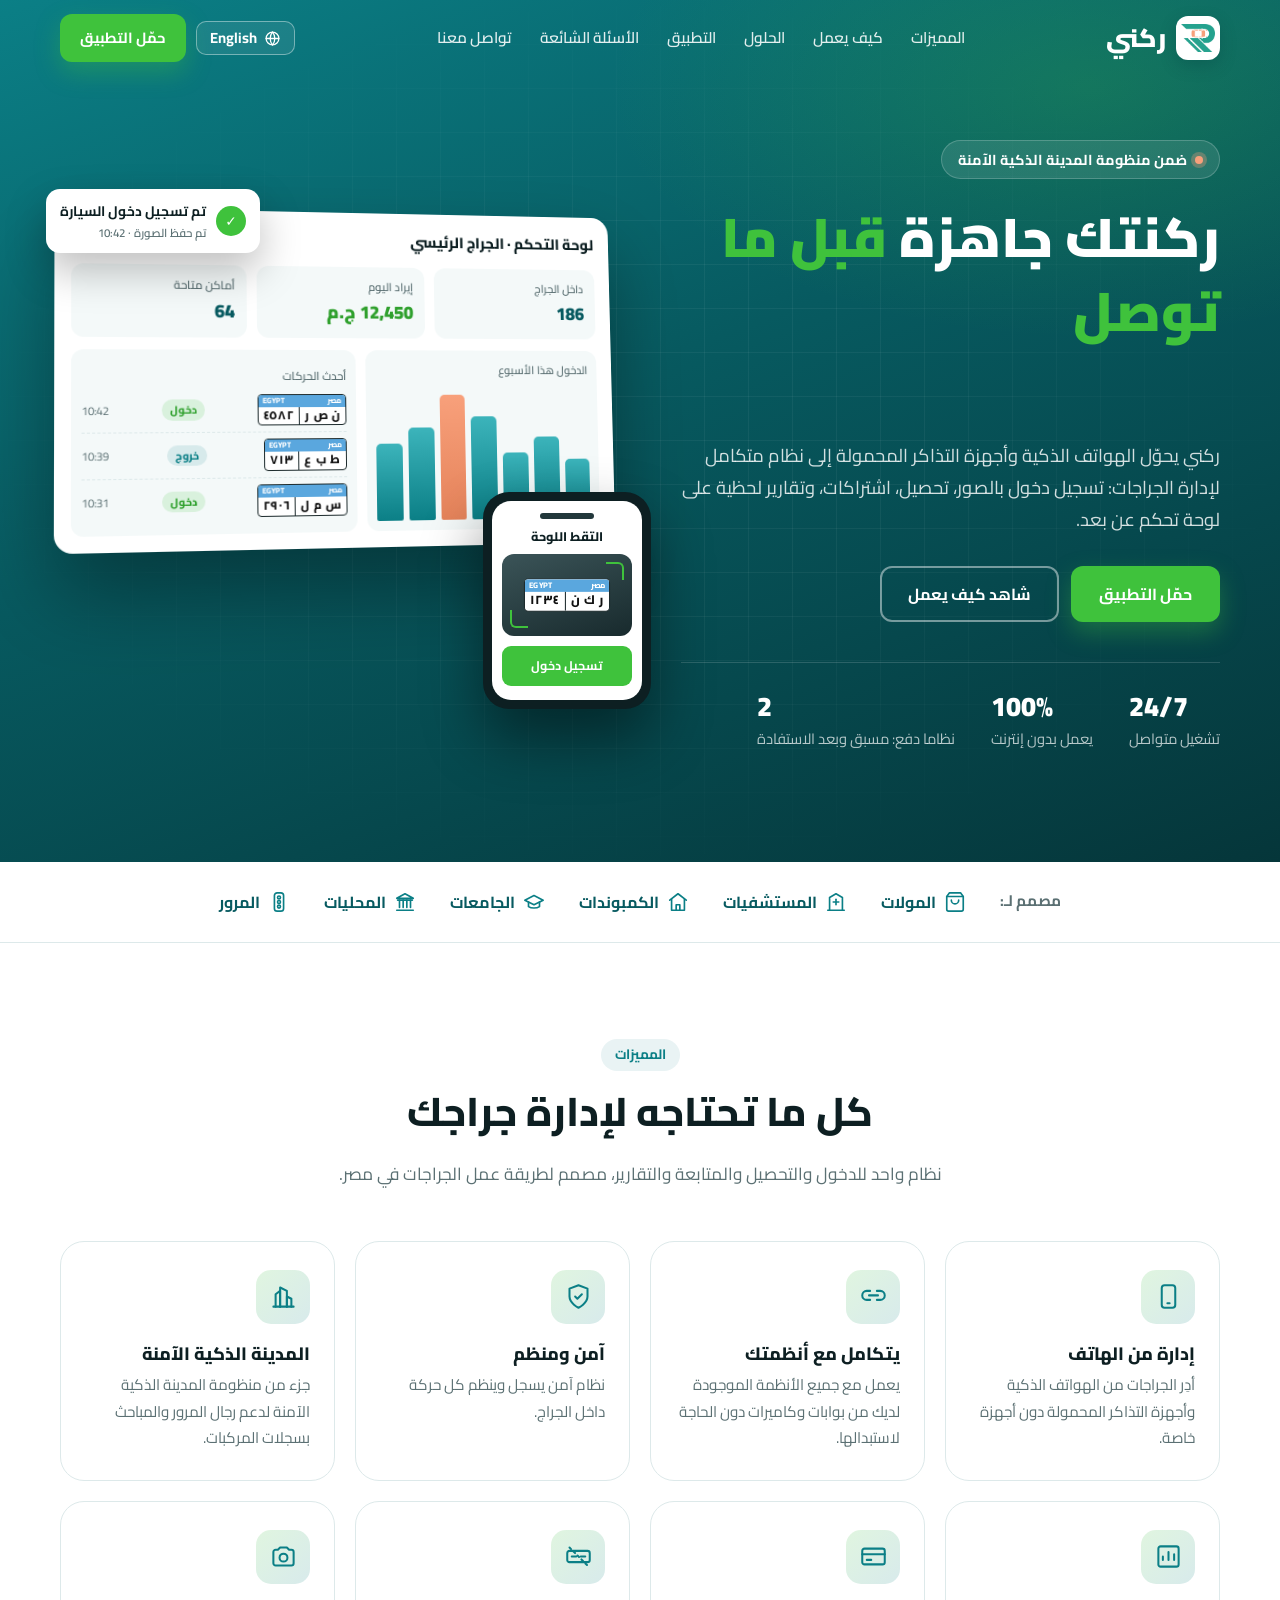
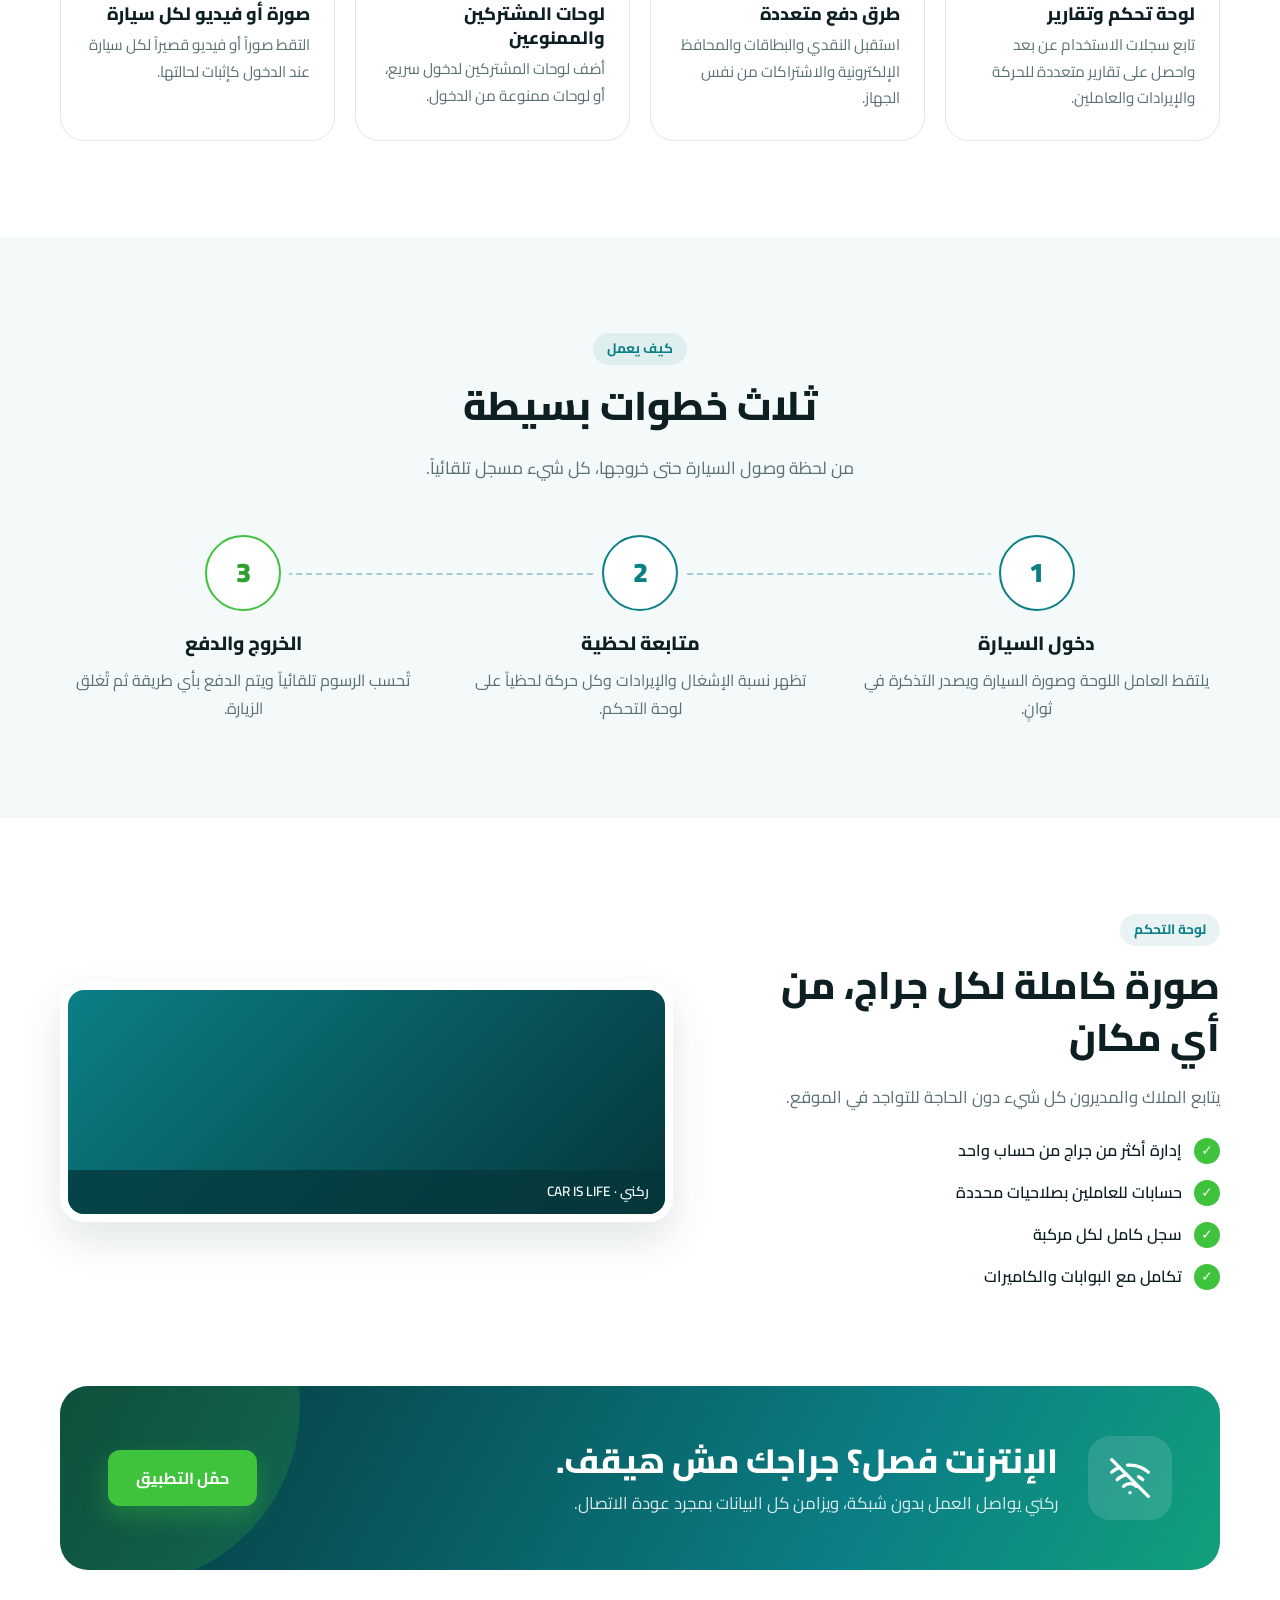
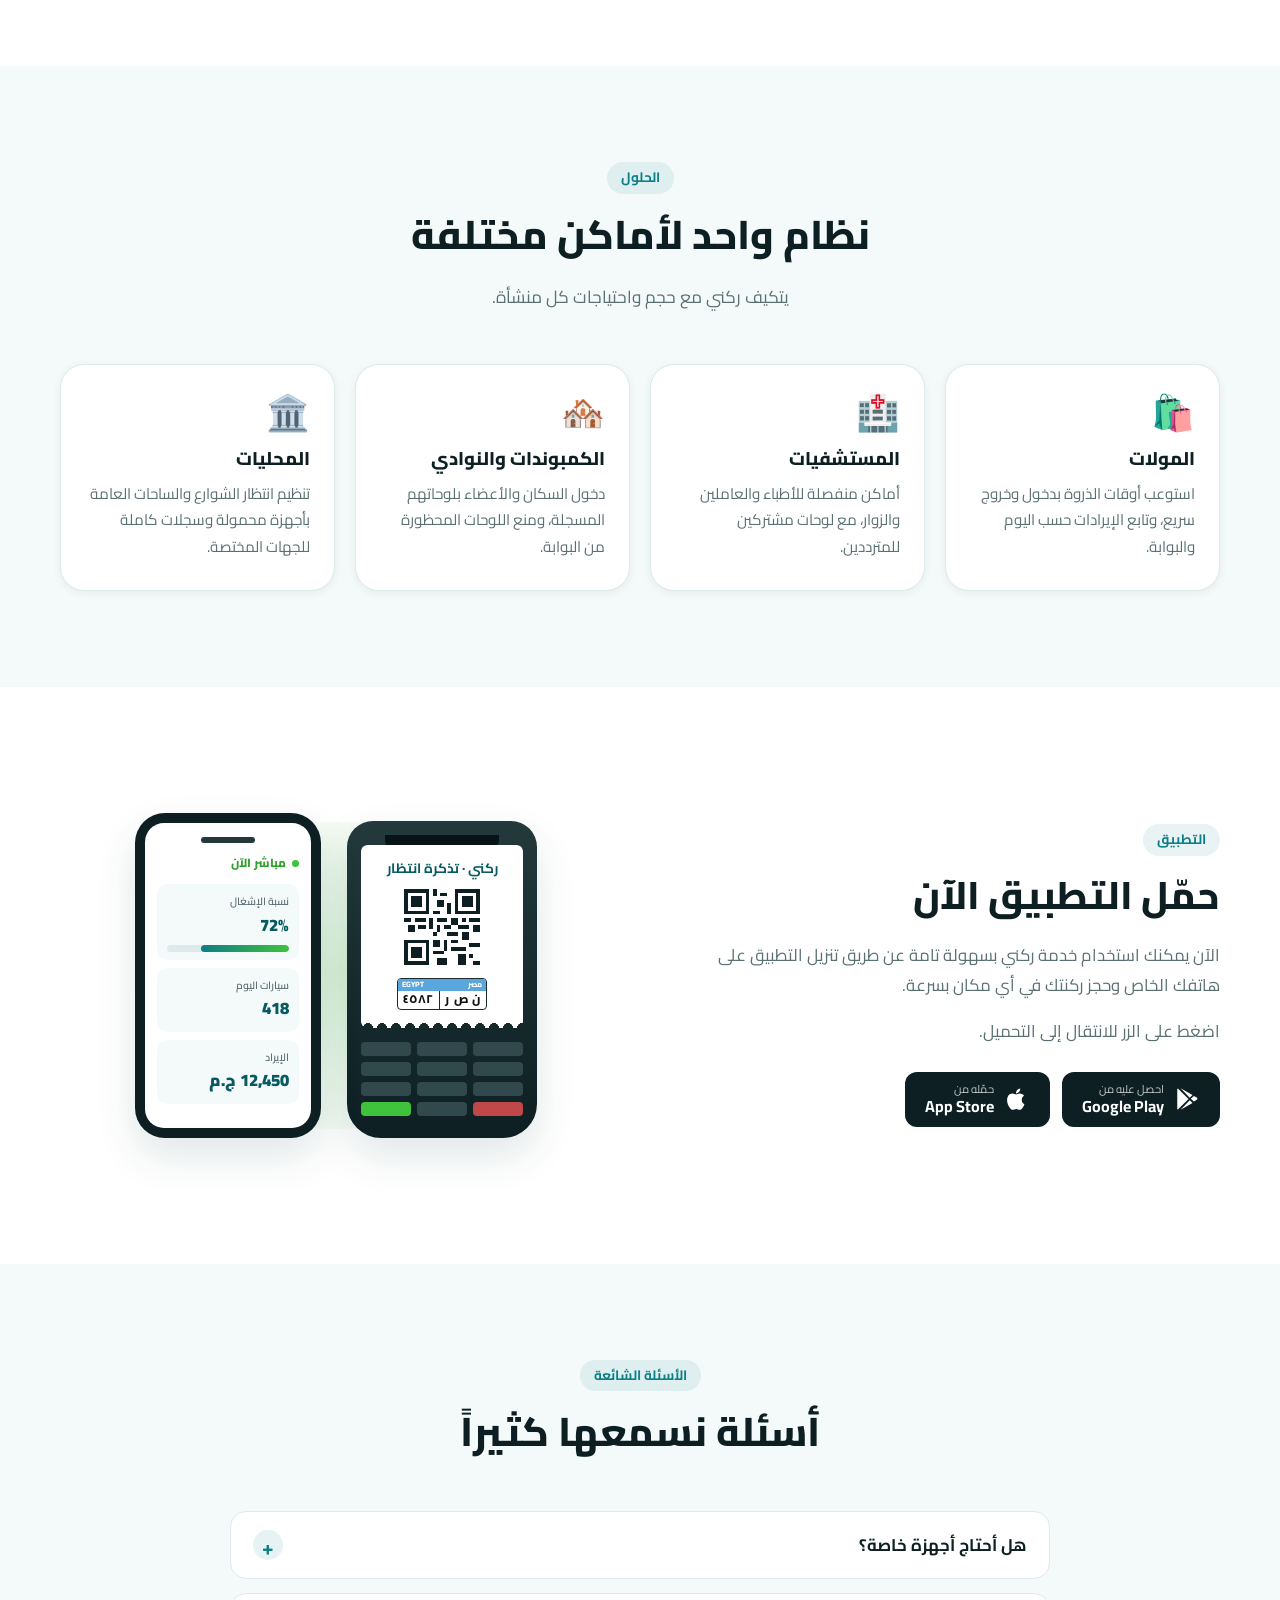
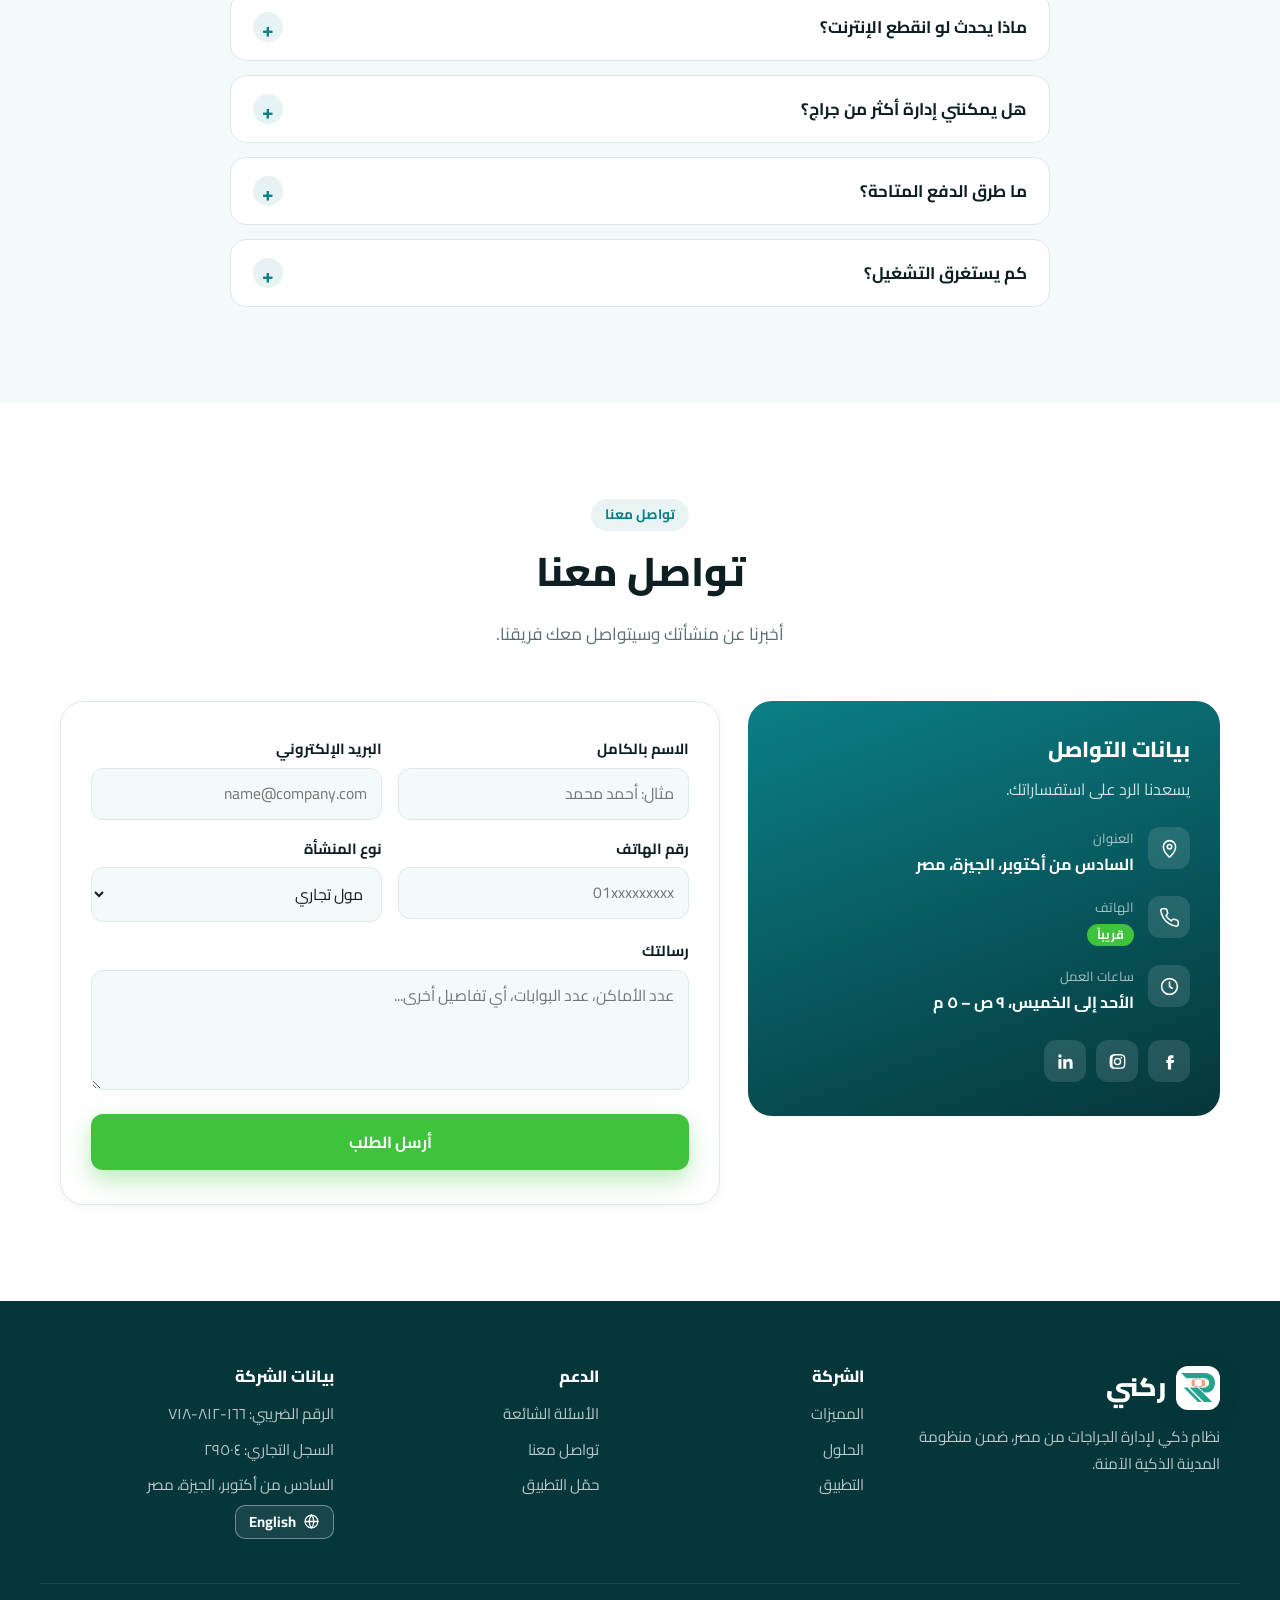
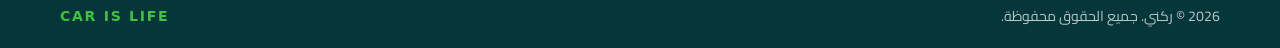
==== commit 725c50ec: "Rakkeny: new hero headlines that alternate "ركنتك جاهزة قبل ما توصل" and "ساحات انتظار أذكى من غير ب" ====
--- a/rakkeny/index.html
+++ b/rakkeny/index.html
@@ -140,6 +140,9 @@
 }
 .badge .dot { width: 8px; height: 8px; border-radius: 50%; background: var(--salmon); box-shadow: 0 0 0 4px rgba(248, 160, 123, .3); }
 .hero h1 { font-size: clamp(2rem, 4.6vw, 3.4rem); font-weight: 900; margin-bottom: 18px; }
+.rotator { display: grid; }
+.rotator .slide { grid-area: 1 / 1; opacity: 0; transform: translateY(10px); transition: opacity .6s ease, transform .6s ease; }
+.rotator .slide.is-active { opacity: 1; transform: none; }
 .hero h1 .hl { color: var(--green); display: inline; }
 .hero-sub { font-size: 1.15rem; color: rgba(255, 255, 255, .82); max-width: 540px; }
 .hero-actions { display: flex; flex-wrap: wrap; gap: 12px; margin-top: 30px; }
@@ -513,7 +516,7 @@
     <div class="container hero-inner">
       <div>
         <span class="badge"><span class="dot"></span><span data-en="Part of the Safe Smart City system">ضمن منظومة المدينة الذكية الآمنة</span></span>
-        <h1><span data-en="Run your parking lots">أدِر جراچاتك</span> <span class="hl" data-en="smartly from your phone">بذكاء من هاتفك</span></h1>
+        <h1 class="rotator" id="heroTitle"><span class="slide is-active"><span data-en="Your spot is ready">ركنتك جاهزة</span> <span class="hl" data-en="before you arrive">قبل ما توصل</span></span><span class="slide" aria-hidden="true"><span data-en="Smarter parking lots">ساحات انتظار أذكى</span> <span class="hl" data-en="with no gates or tickets">من غير بوابات ولا تذاكر</span></span></h1>
         <p class="hero-sub" data-en="Rakkeny turns smartphones and handheld ticket devices into a complete parking system: check-ins with photos, payments, subscriptions and live reports on a remote dashboard.">
           ركني يحوّل الهواتف الذكية وأجهزة التذاكر المحمولة إلى نظام متكامل لإدارة الجراجات: تسجيل دخول بالصور، تحصيل، اشتراكات، وتقارير لحظية على لوحة تحكم عن بعد.
         </p>
@@ -990,6 +993,19 @@
     b.addEventListener('click', function () { setLang(root.lang === 'en' ? 'ar' : 'en'); });
   });
 
+  // ---------- Hero headline: alternate between the two titles ----------
+  var slides = document.querySelectorAll('#heroTitle .slide');
+  if (slides.length > 1 && !window.matchMedia('(prefers-reduced-motion: reduce)').matches) {
+    var current = 0;
+    setInterval(function () {
+      slides[current].classList.remove('is-active');
+      slides[current].setAttribute('aria-hidden', 'true');
+      current = (current + 1) % slides.length;
+      slides[current].classList.add('is-active');
+      slides[current].removeAttribute('aria-hidden');
+    }, 4500);
+  }
+
   // ---------- Header on scroll ----------
   var header = document.getElementById('header');
   function onScroll() { header.classList.toggle('scrolled', window.scrollY > 20); }
